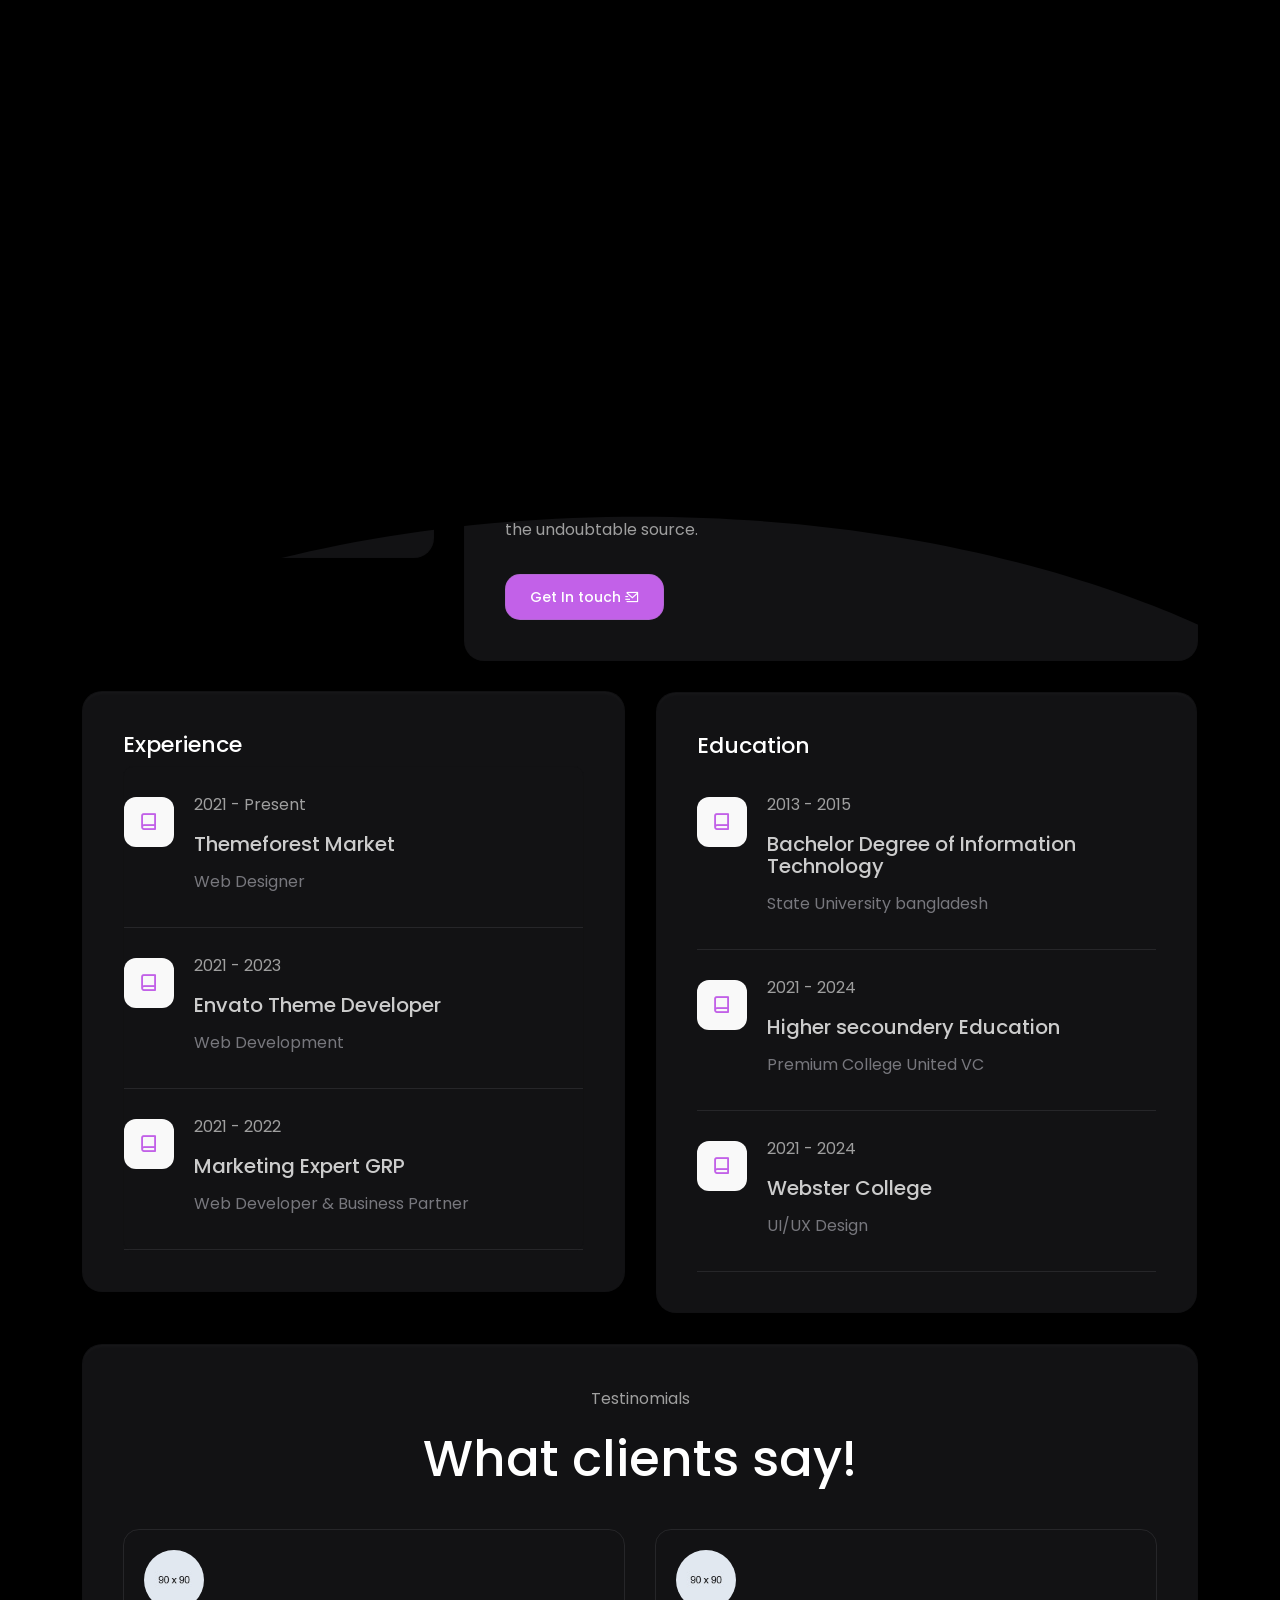
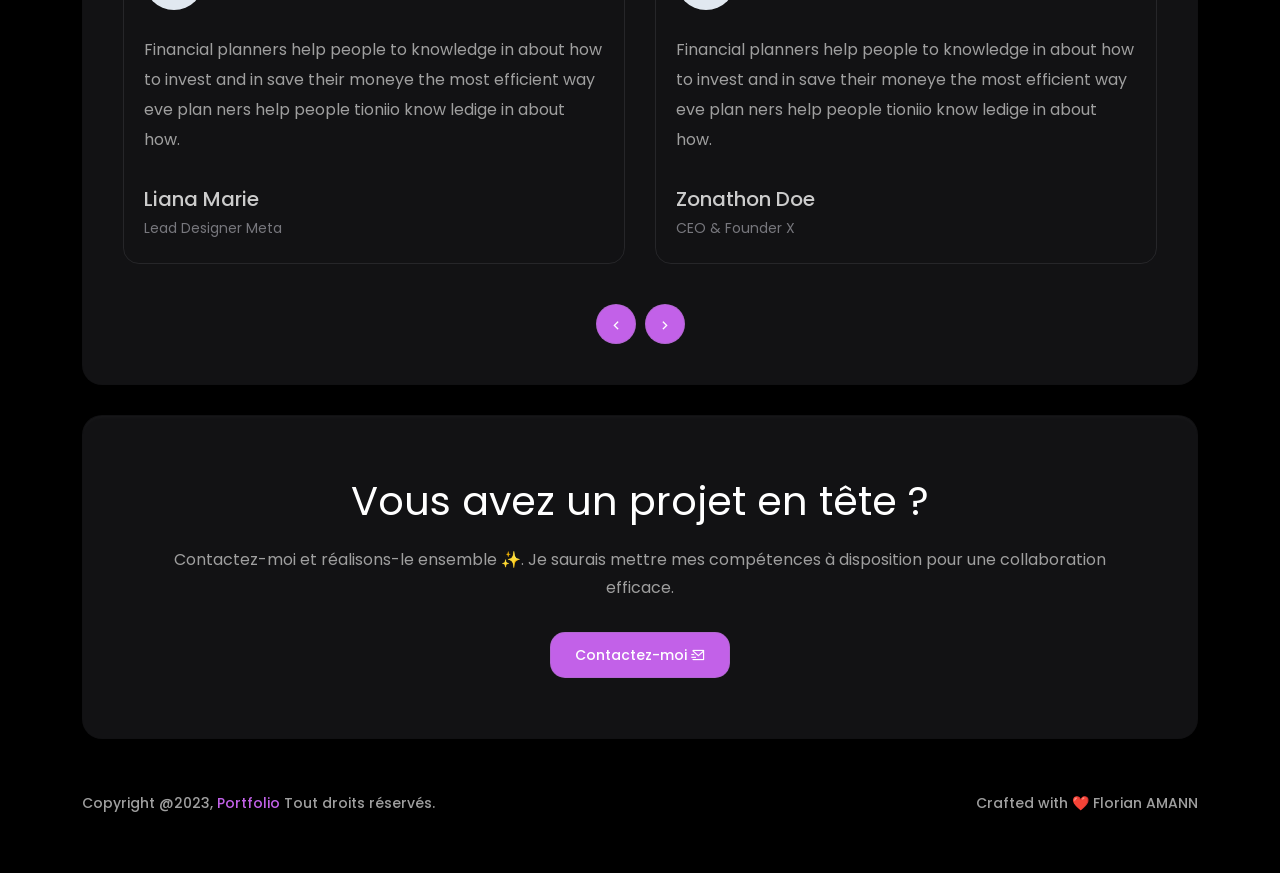
==== about.html @ c9ee9b0f "small changes" ====
<!DOCTYPE html>
<html lang="en">

<head>
    <!-- META -->
    <meta charset="utf-8">
    <meta http-equiv="X-UA-Compatible" content="IE=edge">
    <meta name="viewport" content="width=device-width, initial-scale=1">
    <meta name="description" content="Bentos - Creative Portfolio Showcase Template">
    <meta name="keywords" content="personal, portfolio new, html, one page, bootstrap, new html template, design, creative, onepage, clean, modern">
    <meta name="author" content="Tanvir Hossain">
    <!-- PAGE TITLE -->
    <title>Bentos - Personal Portfolio HTML Template</title>
    <!-- FAV ICON -->
    <link rel="apple-touch-icon" href="assets/images/favicon.png">
    <link rel="shortcut icon" type="image/png" href="assets/images/favicon.png">
    <!-- ALL GOOGLE FONTS -->
    <link rel="preconnect" href="https://fonts.googleapis.com">
    <link rel="preconnect" href="https://fonts.gstatic.com" crossorigin>
    <link href="https://fonts.googleapis.com/css2?family=Poppins:ital,wght@0,100;0,200;0,300;0,400;0,500;0,600;0,700;0,800;0,900;1,100;1,200;1,300;1,400;1,500;1,600;1,700;1,800;1,900&display=swap" rel="stylesheet">
    <!-- BOOTSTRAP CSS -->
    <link rel="stylesheet" href="assets/css/bootstrap.min.css" />
    <!-- FONT AWESOME CSS -->
    <link rel="stylesheet" href="assets/fonts/remixicon.css" />
    <!-- MAGNIFIC CSS -->
    <link rel="stylesheet" href="assets/css/magnific-popup.css">
    <!-- NICE SELECT CSS -->
    <link rel="stylesheet" href="assets/css/nice-select.min.css" />
    <!-- ANIMATE CSS -->
    <link rel="stylesheet" href="assets/css/animate.min.css" />
    <!-- SLICK CSS -->
    <link rel="stylesheet" href="assets/css/slick.min.css" />
    <!-- SPACING CSS -->
    <link rel="stylesheet" href="assets/css/spacing.css" />
    <!-- MAIN STYLE CSS -->
    <link rel="stylesheet" href="assets/css/style.css" />
    <!-- RESPONSIVE CSS -->
    <link rel="stylesheet" href="assets/css/responsive.css">
    <!-- HTML5 shim and Respond.js IE8 support of HTML5 elements and media queries -->
    <!-- WARNING: Respond.js doesn't work if you view the page via file:// -->
    <!--[if lt IE 9]>
      <script src="https://oss.maxcdn.com/html5shiv/3.7.2/html5shiv.min.js"></script>
      <script src="https://oss.maxcdn.com/respond/1.4.2/respond.min.js"></script>
    <![endif]-->
</head>

<body>
    <!-- START PRELOADER AREA-->
    <div class="preloader">
        <svg viewbox="0 0 1000 1000" preserveaspectratio="none">
            <path id="preloaderSvg" d="M0,1005S175,995,500,995s500,5,500,5V0H0Z"></path>
        </svg>
        <div class="preloader-heading">
            <div class="load-text">
                <span>C</span>
                <span>h</span>
                <span>a</span>
                <span>r</span>
                <span>g</span>
                <span>e</span>
                <span>m</span>
                <span>e</span>
                <span>n</span>
                <span>t</span>
            </div>
        </div>
    </div>
    <!-- END PRELOADER AREA -->
    <!-- START MENU DESIGN AREA -->
    <header class="main-header">
        <div class="header-upper">
            <div class="container">
                <div class="header-inner d-flex align-items-center">
                    <!-- START LOGO DESIGN AREA -->
                    <div class="logo-outer">
                        <div class="logo">
                            <a href="index.html"><img src="assets/images/logo.png" alt="Logo" title="Logo" /></a>
                        </div>
                    </div>
                    <!-- / END LOGO DESIGN AREA -->
                    <!-- START NAV DESIGN AREA -->
                    <div class="nav-outer clearfix mx-auto">
                        <!-- Main Menu -->
                        <nav class="main-menu navbar-expand-lg">
                            <div class="navbar-header">
                                <div class="mobile-logo">
                                    <a href="index.html">
                                        <img src="assets/images/logo.png" alt="Logo" title="Logo" />
                                    </a>
                                </div>
                                <!-- Toggle Button -->
                                <button type="button" class="navbar-toggle" data-bs-toggle="collapse" data-bs-target=".navbar-collapse">
                                    <span class="icon-bar"></span>
                                    <span class="icon-bar"></span>
                                    <span class="icon-bar"></span>
                                </button>
                            </div>
                            <div class="navbar-collapse collapse">
                                <ul class="navigation onepage clearfix">
                                    <li><a class="nav-link-click" href="index.html">Accueil</a></li>
                                    <li><a class="nav-link-click" href="about.html">A propos</a></li>
                                    <li><a class="nav-link-click" href="service.html">Services</a></li>
                                    <li><a class="nav-link-click" href="works.html">Projets</a></li>
                                </ul>
                            </div>
                        </nav>
                        <!-- / END NAV DESIGN AREA -->
                    </div>
                    <div class="menu-btns">
                        <a href="contact.html" class="theme-btn">Hire Me<i class="ri-shake-hands-line"></i></a>
                    </div>
                </div>
            </div>
        </div>
    </header>
    <!-- / END MENU DESIGN AREA -->
    <!-- START ABOUT DESIGN AREA -->
    <section id="about" class="about-single-area innerpage-single-area">
        <div class="container">
            <div class="row">
                <!-- START ABOUT IMAGE DESIGN AREA -->
                <div class="col-lg-4">
                    <div class="about-image-part wow fadeInUp delay-0-3s">
                        <img src="assets/images/about/profile.png" alt="About Me" />
                    </div>
                </div>
                <!-- / END ABOUT IMAGE DESIGN AREA -->
                <!-- START ABOUT TEXT DESIGN AREA -->
                <div class="col-lg-8">
                    <div class="about-content-part wow fadeInUp delay-0-2s">
                        <h2>
                            I’m Bentos Walker, a product designer.
                        </h2>
                        <p>I am a San francisco-based product designer with a focus on web design, illustration, a visual development. I have a diverse range of experience having worked across various fields and industries.</p>
                        <p>Contrary to popular belief, Lorem Ipsum is not simply random text. It has roots in a piece of classical Latin literature from 45 BC, making it over 2000 years old. Richard McClintock, a Latin professor at Hampden-Sydney College in Virginia, looked up one of the more obscure Latin words, consectetur, from a Lorem Ipsum passage, and going through the cites of the word in classical literature, discovered the undoubtable source.</p>
                        <div class="hero-btns">
                            <a href="contact.html" class="theme-btn">Get In touch<i class="ri-mail-send-line"></i></a>
                        </div>
                    </div>
                </div>
                <!-- / END ABOUT TEXT DESIGN AREA -->
            </div>
        </div>
    </section>
    <!-- / END ABOUT DESIGN AREA -->
    <!-- START RESUME EXPERIENCE DESIGN AREA -->
    <section id="resume" class="resume-area">
        <div class="container">
            <div class="resume-items">
                <div class="row">
                    <!-- START EXPERIENCE RESUME DESIGN AREA -->
                    <div class="col-xl-6 col-md-6">
                        <div class="single-resume">
                            <h2>Experience</h2>
                            <div class="experience-list">
                                <!-- START SINGLE RESUME DESIGN AREA -->
                                <div class="resume-item wow fadeInUp delay-0-3s">
                                    <div class="icon">
                                        <i class="ri-book-line"></i>
                                    </div>
                                    <div class="content">
                                        <span class="years">2021 - Present</span>
                                        <h4>Themeforest Market</h4>
                                        <span class="company"> Web Designer </span>
                                    </div>
                                </div>
                                <!-- / END SINGLE RESUME DESIGN AREA -->
                                <!-- START SINGLE RESUME DESIGN AREA -->
                                <div class="resume-item wow fadeInUp delay-0-3s">
                                    <div class="icon">
                                        <i class="ri-book-line"></i>
                                    </div>
                                    <div class="content">
                                        <span class="years">2021 - 2023</span>
                                        <h4>Envato Theme Developer</h4>
                                        <span class="company">Web Development</span>
                                    </div>
                                </div>
                                <!-- / END SINGLE RESUME DESIGN AREA -->
                                <!-- START SINGLE RESUME DESIGN AREA -->
                                <div class="resume-item wow fadeInUp delay-0-3s">
                                    <div class="icon">
                                        <i class="ri-book-line"></i>
                                    </div>
                                    <div class="content">
                                        <span class="years">2021 - 2022</span>
                                        <h4> Marketing Expert GRP</h4>
                                        <span class="company">Web Developer & Business Partner</span>
                                    </div>
                                </div>
                                <!-- / END SINGLE RESUME DESIGN AREA -->
                            </div>
                        </div>
                    </div>
                    <!-- // END EXPERIENCE RESUME DESIGN AREA -->
                    <!-- START EDUCATION RESUME DESIGN AREA -->
                    <div class="col-xl-6 col-md-6">
                        <div class="experience-list">
                            <div class="single-resume">
                                <h2>Education</h2>
                                <!-- START SINGLE RESUME DESIGN AREA -->
                                <div class="resume-item wow fadeInUp delay-0-3s">
                                    <div class="icon">
                                        <i class="ri-book-line"></i>
                                    </div>
                                    <div class="content">
                                        <span class="years">2013 - 2015</span>
                                        <h4>Bachelor Degree of Information Technology</h4>
                                        <span class="company">State University bangladesh
                                        </span>
                                    </div>
                                </div>
                                <!-- / END SINGLE RESUME DESIGN AREA -->
                                <!-- START SINGLE RESUME DESIGN AREA -->
                                <div class="resume-item wow fadeInUp delay-0-3s">
                                    <div class="icon">
                                        <i class="ri-book-line"></i>
                                    </div>
                                    <div class="content">
                                        <span class="years">2021 - 2024</span>
                                        <h4>Higher secoundery Education </h4>
                                        <span class="company">Premium College United VC</span>
                                    </div>
                                </div>
                                <!-- / END SINGLE RESUME DESIGN AREA -->
                                <!-- START SINGLE RESUME DESIGN AREA -->
                                <div class="resume-item wow fadeInUp delay-0-3s">
                                    <div class="icon">
                                        <i class="ri-book-line"></i>
                                    </div>
                                    <div class="content">
                                        <span class="years">2021 - 2024</span>
                                        <h4>Webster College</h4>
                                        <span class="company"> UI/UX Design </span>
                                    </div>
                                </div>
                                <!-- / END SINGLE RESUME DESIGN AREA -->
                            </div>
                        </div>
                    </div>
                    <!-- // END EDUCATION RESUME DESIGN AREA -->
                </div>
            </div>
        </div>
    </section>
    <!-- / END RESUME EXPERIENCE DESIGN AREA -->
    <!-- START TESTIMONIALS DESIGN AREA -->
    <section class="testimonials-area">
        <div class="container">
            <div class="container-inner">
                <div class="row">
                    <div class="col-xl-12 col-lg-12">
                        <div class="section-title text-center wow fadeInUp delay-0-2s">
                            <p>Testinomials</p>
                            <h2>What clients say!</h2>
                        </div>
                    </div>
                </div>
                <div class="row">
                    <div class="col-lg-12">
                        <div class="testimonials-wrap">
                            <!-- START SINGLE TESTIMONIALS DESIGN AREA -->
                            <div class="testimonial-item wow fadeInUp delay-0-3s">
                                <div class="author">
                                    <img src="assets/images/testimonials/author1.jpg" alt="Author" />
                                </div>
                                <div class="text">
                                    Financial planners help people to knowledge in about how to
                                    invest and in save their moneye the most efficient way eve plan
                                    ners help people tioniio know ledige in about how.
                                </div>
                                <div class="testi-des">
                                    <h5>Zonathon Doe</h5>
                                    <span>CEO & Founder X</span>
                                </div>
                            </div>
                            <!-- / END SINGLE TESTIMONIALS DESIGN AREA -->
                            <!-- START SINGLE TESTIMONIALS DESIGN AREA -->
                            <div class="testimonial-item wow fadeInUp delay-0-4s">
                                <div class="author">
                                    <img src="assets/images/testimonials/author2.jpg" alt="Author" />
                                </div>
                                <div class="text">
                                    Financial planners help people to knowledge in about how to
                                    invest and in save their moneye the most efficient way eve plan
                                    ners help people tioniio know ledige in about how.
                                </div>
                                <div class="testi-des">
                                    <h5>Liana Marie</h5>
                                    <span>Lead Designer Meta</span>
                                </div>
                            </div>
                            <!-- / END SINGLE TESTIMONIALS DESIGN AREA -->
                            <!-- START SINGLE TESTIMONIALS DESIGN AREA -->
                            <div class="testimonial-item wow fadeInUp delay-0-2s">
                                <div class="author">
                                    <img src="assets/images/testimonials/author1.jpg" alt="Author" />
                                </div>
                                <div class="text">
                                    Financial planners help people to knowledge in about how to
                                    invest and in save their moneye the most efficient way eve plan
                                    ners help people tioniio know ledige in about how.
                                </div>
                                <div class="testi-des">
                                    <h5>Zonathon Doe</h5>
                                    <span>CEO & Founder X</span>
                                </div>
                            </div>
                            <!-- / END SINGLE TESTIMONIALS DESIGN AREA -->
                            <!-- START SINGLE TESTIMONIALS DESIGN AREA -->
                            <div class="testimonial-item wow fadeInUp delay-0-4s">
                                <div class="author">
                                    <img src="assets/images/testimonials/author2.jpg" alt="Author" />
                                </div>
                                <div class="text">
                                    Financial planners help people to knowledge in about how to
                                    invest and in save their moneye the most efficient way eve plan
                                    ners help people tioniio know ledige in about how.
                                </div>
                                <div class="testi-des">
                                    <h5>Liana Marie</h5>
                                    <span>Lead Designer Meta</span>
                                </div>
                            </div>
                            <!-- / END SINGLE TESTIMONIALS DESIGN AREA -->
                        </div>
                        <div class="slider-arrows wow fadeInUp delay-0-6s text-center pt-40">
                            <button class="testimonial-prev">
                                <i class="ri-arrow-left-s-line"></i>
                            </button>
                            <button class="testimonial-next">
                                <i class="ri-arrow-right-s-line"></i>
                            </button>
                        </div>
                    </div>
                </div>
            </div>
        </div>
    </section>
    <!-- / END TESTIMONIALS DESIGN AREA -->
<!-- START CALL TO ACTION DESIGN AREA -->
<section class="call-to-action-area">
    <div class="container">
        <div class="row">
            <!-- START ABOUT TEXT DESIGN AREA -->
            <div class="col-lg-12">
                <div class="call-to-action-part wow fadeInUp delay-0-2s text-center">
                    <h2>Vous avez un projet en tête ?</h2>
                    <p>Contactez-moi et réalisons-le ensemble ✨. Je saurais mettre mes compétences à disposition pour une collaboration efficace.</p>
                    <div class="hero-btns">
                        <a href="mailto:amann.florian@protonmail.com" class="theme-btn">Contactez-moi<i class="ri-mail-send-line"></i></a>
                    </div>
                </div>
            </div>
            <!-- / END ABOUT TEXT DESIGN AREA -->
        </div>
    </div>
</section>
<!--  // END CALL TO ACTION DESIGN AREA -->
<!-- START FOOTER DESIGN AREA -->
<footer class="main-footer">
    <div class="footer-bottom pt-50 pb-40">
        <div class="container">
            <div class="row">
                <div class="col-lg-6">
                    <div class="copyright-text">
                        <p>
                            Copyright @2023, <a href="index.html">Portfolio</a> Tout droits réservés.
                        </p>
                    </div>
                </div>
                <div class="col-lg-6">
                    <div class="copyright-text extra-copyright">
                        <p>
                            Crafted with ❤️ Florian AMANN
                        </p>
                    </div>
                </div>
            </div>
        </div>
    </div>
</footer>
<!-- / END FOOTER DESIGN AREA -->
    <!-- START SCROOL UP DESIGN AREA -->
    <div class="progress-wrap cursor-pointer">
        <i class="ri-arrow-up-double-line"></i>
        <svg class="progress-circle svg-content" width="100%" height="100%" viewBox="-1 -1 102 102">
            <path d="M50,1 a49,49 0 0,1 0,98 a49,49 0 0,1 0,-98" />
        </svg>
    </div>
    <!-- / END SCROOL UP DESIGN AREA -->
    <!-- JQUERY JS -->
    <script src="assets/js/jquery-3.6.0.min.js"></script>
    <!-- BOOTSTRAP JS-->
    <script src="assets/js/bootstrap.min.js"></script>
    <!-- APPEAR JS -->
    <script src="assets/js/appear.min.js"></script>
    <!-- GSAP JS -->
    <script src="assets/js/gsap.min.js"></script>
    <!-- MAGNIFICANT JS -->
    <script src="assets/js/jquery.magnific-popup.min.js"></script>
    <!-- SLICK JS-->
    <script src="assets/js/slick.min.js"></script>
    <!-- NICE SELECT JS-->
    <script src="assets/js/jquery.nice-select.min.js"></script>
    <!-- IMAGE LOADER JS-->
    <script src="assets/js/imagesloaded.pkgd.min.js"></script>
    <!-- ISOTOPE JS-->
    <script src="assets/js/isotope.pkgd.min.js"></script>
    <!--  WOW ANIMATION JS-->
    <script src="assets/js/wow.min.js"></script>
    <!-- SCRIPT JS-->
    <script src="assets/js/script.js"></script>
</body>

</html>
---- assets/css/spacing.css ----
/*
* ----------------------------------------------------------------------------------------
Author       : Hridoy
Template Name: Liam - Creative Portfolio Showcase Template
Version      : 1.0                                          
* ----------------------------------------------------------------------------------------
*/
/*
* ----------------------------------------------------------------------------------------
*PADDING MARGIN
* ----------------------------------------------------------------------------------------
*/
.p-5 {
    padding: 5px !important;
}

.p-10 {
    padding: 10px;
}

.p-15 {
    padding: 15px;
}

.p-20 {
    padding: 20px;
}

.p-25 {
    padding: 25px;
}

.p-30 {
    padding: 30px;
}

.p-35 {
    padding: 35px;
}

.p-40 {
    padding: 40px;
}

.p-45 {
    padding: 45px;
}

.p-50 {
    padding: 50px;
}

.p-55 {
    padding: 55px;
}

.p-60 {
    padding: 60px;
}

.p-65 {
    padding: 65px;
}

.p-70 {
    padding: 70px;
}

.p-75 {
    padding: 75px;
}

.p-80 {
    padding: 80px;
}

.p-85 {
    padding: 85px;
}

.p-90 {
    padding: 90px;
}

.p-95 {
    padding: 95px;
}

.p-100 {
    padding: 100px;
}

.p-105 {
    padding: 105px;
}

.p-110 {
    padding: 110px;
}

.p-115 {
    padding: 115px;
}

.p-120 {
    padding: 120px;
}

.p-125 {
    padding: 125px;
}

.p-130 {
    padding: 130px;
}

.p-135 {
    padding: 135px;
}

.p-140 {
    padding: 140px;
}

.p-145 {
    padding: 145px;
}

.p-150 {
    padding: 150px;
}

.p-155 {
    padding: 155px;
}

.p-160 {
    padding: 160px;
}

.p-165 {
    padding: 165px;
}

.p-170 {
    padding: 170px;
}

.p-175 {
    padding: 175px;
}

.p-180 {
    padding: 180px;
}

.p-185 {
    padding: 185px;
}

.p-190 {
    padding: 190px;
}

.p-195 {
    padding: 195px;
}

.p-200 {
    padding: 200px;
}

.p-205 {
    padding: 205px;
}

.p-210 {
    padding: 210px;
}

.p-215 {
    padding: 215px;
}

.p-220 {
    padding: 220px;
}

.p-225 {
    padding: 225px;
}

.p-230 {
    padding: 230px;
}

.p-235 {
    padding: 235px;
}

.p-240 {
    padding: 240px;
}

.p-245 {
    padding: 245px;
}

.p-250 {
    padding: 250px;
}

/* Padding Top */
.pt-5,
.py-5 {
    padding-top: 5px !important;
}

.pt-10,
.py-10 {
    padding-top: 10px;
}

.pt-15,
.py-15 {
    padding-top: 15px;
}

.pt-20,
.py-20 {
    padding-top: 20px;
}

.pt-25,
.py-25 {
    padding-top: 25px;
}

.pt-30,
.py-30 {
    padding-top: 30px;
}

.pt-35,
.py-35 {
    padding-top: 35px;
}

.pt-40,
.py-40 {
    padding-top: 40px;
}

.pt-45,
.py-45 {
    padding-top: 45px;
}

.pt-50,
.py-50 {
    padding-top: 50px;
}

.pt-55,
.py-55 {
    padding-top: 55px;
}

.pt-60,
.py-60 {
    padding-top: 60px;
}

.pt-65,
.py-65 {
    padding-top: 65px;
}

.pt-70,
.py-70 {
    padding-top: 70px;
}

.pt-75,
.py-75 {
    padding-top: 75px;
}

.pt-80,
.py-80 {
    padding-top: 80px;
}

.pt-85,
.py-85 {
    padding-top: 85px;
}

.pt-90,
.py-90 {
    padding-top: 90px;
}

.pt-95,
.py-95 {
    padding-top: 95px;
}

.pt-100,
.py-100 {
    padding-top: 100px;
}

.pt-105,
.py-105 {
    padding-top: 105px;
}

.pt-110,
.py-110 {
    padding-top: 110px;
}

.pt-115,
.py-115 {
    padding-top: 115px;
}

.pt-120,
.py-120 {
    padding-top: 120px;
}

.pt-125,
.py-125 {
    padding-top: 125px;
}

.pt-130,
.py-130 {
    padding-top: 130px;
}

.pt-135,
.py-135 {
    padding-top: 135px;
}

.pt-140,
.py-140 {
    padding-top: 140px;
}

.pt-145,
.py-145 {
    padding-top: 145px;
}

.pt-150,
.py-150 {
    padding-top: 150px;
}

.pt-155,
.py-155 {
    padding-top: 155px;
}

.pt-160,
.py-160 {
    padding-top: 160px;
}

.pt-165,
.py-165 {
    padding-top: 165px;
}

.pt-170,
.py-170 {
    padding-top: 170px;
}

.pt-175,
.py-175 {
    padding-top: 175px;
}

.pt-180,
.py-180 {
    padding-top: 180px;
}

.pt-185,
.py-185 {
    padding-top: 185px;
}

.pt-190,
.py-190 {
    padding-top: 190px;
}

.pt-195,
.py-195 {
    padding-top: 195px;
}

.pt-200,
.py-200 {
    padding-top: 200px;
}

.pt-205,
.py-205 {
    padding-top: 205px;
}

.pt-210,
.py-210 {
    padding-top: 210px;
}

.pt-215,
.py-215 {
    padding-top: 215px;
}

.pt-220,
.py-220 {
    padding-top: 220px;
}

.pt-225,
.py-225 {
    padding-top: 225px;
}

.pt-230,
.py-230 {
    padding-top: 230px;
}

.pt-235,
.py-235 {
    padding-top: 235px;
}

.pt-240,
.py-240 {
    padding-top: 240px;
}

.pt-245,
.py-245 {
    padding-top: 245px;
}

.pt-250,
.py-250 {
    padding-top: 250px;
}

/* Padding Bottom */
.pb-5,
.py-5 {
    padding-bottom: 5px !important;
}

.pb-10,
.py-10 {
    padding-bottom: 10px;
}

.pb-15,
.py-15 {
    padding-bottom: 15px;
}

.pb-20,
.py-20 {
    padding-bottom: 20px;
}

.pb-25,
.py-25 {
    padding-bottom: 25px;
}

.pb-30,
.py-30 {
    padding-bottom: 30px;
}

.pb-35,
.py-35 {
    padding-bottom: 35px;
}

.pb-40,
.py-40 {
    padding-bottom: 40px;
}

.pb-45,
.py-45 {
    padding-bottom: 45px;
}

.pb-50,
.py-50 {
    padding-bottom: 50px;
}

.pb-55,
.py-55 {
    padding-bottom: 55px;
}

.pb-60,
.py-60 {
    padding-bottom: 60px;
}

.pb-65,
.py-65 {
    padding-bottom: 65px;
}

.pb-70,
.py-70 {
    padding-bottom: 70px;
}

.pb-75,
.py-75 {
    padding-bottom: 75px;
}

.pb-80,
.py-80 {
    padding-bottom: 80px;
}

.pb-85,
.py-85 {
    padding-bottom: 85px;
}

.pb-90,
.py-90 {
    padding-bottom: 90px;
}

.pb-95,
.py-95 {
    padding-bottom: 95px;
}

.pb-100,
.py-100 {
    padding-bottom: 100px;
}

.pb-105,
.py-105 {
    padding-bottom: 105px;
}

.pb-110,
.py-110 {
    padding-bottom: 110px;
}

.pb-115,
.py-115 {
    padding-bottom: 115px;
}

.pb-120,
.py-120 {
    padding-bottom: 120px;
}

.pb-125,
.py-125 {
    padding-bottom: 125px;
}

.pb-130,
.py-130 {
    padding-bottom: 130px;
}

.pb-135,
.py-135 {
    padding-bottom: 135px;
}

.pb-140,
.py-140 {
    padding-bottom: 140px;
}

.pb-145,
.py-145 {
    padding-bottom: 145px;
}

.pb-150,
.py-150 {
    padding-bottom: 150px;
}

.pb-155,
.py-155 {
    padding-bottom: 155px;
}

.pb-160,
.py-160 {
    padding-bottom: 160px;
}

.pb-165,
.py-165 {
    padding-bottom: 165px;
}

.pb-170,
.py-170 {
    padding-bottom: 170px;
}

.pb-175,
.py-175 {
    padding-bottom: 175px;
}

.pb-180,
.py-180 {
    padding-bottom: 180px;
}

.pb-185,
.py-185 {
    padding-bottom: 185px;
}

.pb-190,
.py-190 {
    padding-bottom: 190px;
}

.pb-195,
.py-195 {
    padding-bottom: 195px;
}

.pb-200,
.py-200 {
    padding-bottom: 200px;
}

.pb-205,
.py-205 {
    padding-bottom: 205px;
}

.pb-210,
.py-210 {
    padding-bottom: 210px;
}

.pb-215,
.py-215 {
    padding-bottom: 215px;
}

.pb-220,
.py-220 {
    padding-bottom: 220px;
}

.pb-225,
.py-225 {
    padding-bottom: 225px;
}

.pb-230,
.py-230 {
    padding-bottom: 230px;
}

.pb-235,
.py-235 {
    padding-bottom: 235px;
}

.pb-240,
.py-240 {
    padding-bottom: 240px;
}

.pb-245,
.py-245 {
    padding-bottom: 245px;
}

.pb-250,
.py-250 {
    padding-bottom: 250px;
}

/* Margin Around */
.m-5 {
    margin: 5px !important;
}

.m-10 {
    margin: 10px;
}

.m-15 {
    margin: 15px;
}

.m-20 {
    margin: 20px;
}

.m-25 {
    margin: 25px;
}

.m-30 {
    margin: 30px;
}

.m-35 {
    margin: 35px;
}

.m-40 {
    margin: 40px;
}

.m-45 {
    margin: 45px;
}

.m-50 {
    margin: 50px;
}

.m-55 {
    margin: 55px;
}

.m-60 {
    margin: 60px;
}

.m-65 {
    margin: 65px;
}

.m-70 {
    margin: 70px;
}

.m-75 {
    margin: 75px;
}

.m-80 {
    margin: 80px;
}

.m-85 {
    margin: 85px;
}

.m-90 {
    margin: 90px;
}

.m-95 {
    margin: 95px;
}

.m-100 {
    margin: 100px;
}

.m-105 {
    margin: 105px;
}

.m-110 {
    margin: 110px;
}

.m-115 {
    margin: 115px;
}

.m-120 {
    margin: 120px;
}

.m-125 {
    margin: 125px;
}

.m-130 {
    margin: 130px;
}

.m-135 {
    margin: 135px;
}

.m-140 {
    margin: 140px;
}

.m-145 {
    margin: 145px;
}

.m-150 {
    margin: 150px;
}

.m-155 {
    margin: 155px;
}

.m-160 {
    margin: 160px;
}

.m-165 {
    margin: 165px;
}

.m-170 {
    margin: 170px;
}

.m-175 {
    margin: 175px;
}

.m-180 {
    margin: 180px;
}

.m-185 {
    margin: 185px;
}

.m-190 {
    margin: 190px;
}

.m-195 {
    margin: 195px;
}

.m-200 {
    margin: 200px;
}

.m-205 {
    margin: 205px;
}

.m-210 {
    margin: 210px;
}

.m-215 {
    margin: 215px;
}

.m-220 {
    margin: 220px;
}

.m-225 {
    margin: 225px;
}

.m-230 {
    margin: 230px;
}

.m-235 {
    margin: 235px;
}

.m-240 {
    margin: 240px;
}

.m-245 {
    margin: 245px;
}

.m-250 {
    margin: 250px;
}

/* Margin Top */
.mt-5,
.my-5 {
    margin-top: 5px !important;
}

.mt-10,
.my-10 {
    margin-top: 10px;
}

.mt-15,
.my-15 {
    margin-top: 15px;
}

.mt-20,
.my-20 {
    margin-top: 20px;
}

.mt-25,
.my-25 {
    margin-top: 25px;
}

.mt-30,
.my-30 {
    margin-top: 30px;
}

.mt-35,
.my-35 {
    margin-top: 35px;
}

.mt-40,
.my-40 {
    margin-top: 40px;
}

.mt-45,
.my-45 {
    margin-top: 45px;
}

.mt-50,
.my-50 {
    margin-top: 50px;
}

.mt-55,
.my-55 {
    margin-top: 55px;
}

.mt-60,
.my-60 {
    margin-top: 60px;
}

.mt-65,
.my-65 {
    margin-top: 65px;
}

.mt-70,
.my-70 {
    margin-top: 70px;
}

.mt-75,
.my-75 {
    margin-top: 75px;
}

.mt-80,
.my-80 {
    margin-top: 80px;
}

.mt-85,
.my-85 {
    margin-top: 85px;
}

.mt-90,
.my-90 {
    margin-top: 90px;
}

.mt-95,
.my-95 {
    margin-top: 95px;
}

.mt-100,
.my-100 {
    margin-top: 100px;
}

.mt-105,
.my-105 {
    margin-top: 105px;
}

.mt-110,
.my-110 {
    margin-top: 110px;
}

.mt-115,
.my-115 {
    margin-top: 115px;
}

.mt-120,
.my-120 {
    margin-top: 120px;
}

.mt-125,
.my-125 {
    margin-top: 125px;
}

.mt-130,
.my-130 {
    margin-top: 130px;
}

.mt-135,
.my-135 {
    margin-top: 135px;
}

.mt-140,
.my-140 {
    margin-top: 140px;
}

.mt-145,
.my-145 {
    margin-top: 145px;
}

.mt-150,
.my-150 {
    margin-top: 150px;
}

.mt-155,
.my-155 {
    margin-top: 155px;
}

.mt-160,
.my-160 {
    margin-top: 160px;
}

.mt-165,
.my-165 {
    margin-top: 165px;
}

.mt-170,
.my-170 {
    margin-top: 170px;
}

.mt-175,
.my-175 {
    margin-top: 175px;
}

.mt-180,
.my-180 {
    margin-top: 180px;
}

.mt-185,
.my-185 {
    margin-top: 185px;
}

.mt-190,
.my-190 {
    margin-top: 190px;
}

.mt-195,
.my-195 {
    margin-top: 195px;
}

.mt-200,
.my-200 {
    margin-top: 200px;
}

.mt-205,
.my-205 {
    margin-top: 205px;
}

.mt-210,
.my-210 {
    margin-top: 210px;
}

.mt-215,
.my-215 {
    margin-top: 215px;
}

.mt-220,
.my-220 {
    margin-top: 220px;
}

.mt-225,
.my-225 {
    margin-top: 225px;
}

.mt-230,
.my-230 {
    margin-top: 230px;
}

.mt-235,
.my-235 {
    margin-top: 235px;
}

.mt-240,
.my-240 {
    margin-top: 240px;
}

.mt-245,
.my-245 {
    margin-top: 245px;
}

.mt-250,
.my-250 {
    margin-top: 250px;
}

/* Margin Bottom */
.mb-5,
.my-5 {
    margin-bottom: 5px !important;
}

.mb-10,
.my-10 {
    margin-bottom: 10px;
}

.mb-15,
.my-15 {
    margin-bottom: 15px;
}

.mb-20,
.my-20 {
    margin-bottom: 20px;
}

.mb-25,
.my-25 {
    margin-bottom: 25px;
}

.mb-30,
.my-30 {
    margin-bottom: 30px;
}

.mb-35,
.my-35 {
    margin-bottom: 35px;
}

.mb-40,
.my-40 {
    margin-bottom: 40px;
}

.mb-45,
.my-45 {
    margin-bottom: 45px;
}

.mb-50,
.my-50 {
    margin-bottom: 50px;
}

.mb-55,
.my-55 {
    margin-bottom: 55px;
}

.mb-60,
.my-60 {
    margin-bottom: 60px;
}

.mb-65,
.my-65 {
    margin-bottom: 65px;
}

.mb-70,
.my-70 {
    margin-bottom: 70px;
}

.mb-75,
.my-75 {
    margin-bottom: 75px;
}

.mb-80,
.my-80 {
    margin-bottom: 80px;
}

.mb-85,
.my-85 {
    margin-bottom: 85px;
}

.mb-90,
.my-90 {
    margin-bottom: 90px;
}

.mb-95,
.my-95 {
    margin-bottom: 95px;
}

.mb-100,
.my-100 {
    margin-bottom: 100px;
}

.mb-105,
.my-105 {
    margin-bottom: 105px;
}

.mb-110,
.my-110 {
    margin-bottom: 110px;
}

.mb-115,
.my-115 {
    margin-bottom: 115px;
}

.mb-120,
.my-120 {
    margin-bottom: 120px;
}

.mb-125,
.my-125 {
    margin-bottom: 125px;
}

.mb-130,
.my-130 {
    margin-bottom: 130px;
}

.mb-135,
.my-135 {
    margin-bottom: 135px;
}

.mb-140,
.my-140 {
    margin-bottom: 140px;
}

.mb-145,
.my-145 {
    margin-bottom: 145px;
}

.mb-150,
.my-150 {
    margin-bottom: 150px;
}

.mb-155,
.my-155 {
    margin-bottom: 155px;
}

.mb-160,
.my-160 {
    margin-bottom: 160px;
}

.mb-165,
.my-165 {
    margin-bottom: 165px;
}

.mb-170,
.my-170 {
    margin-bottom: 170px;
}

.mb-175,
.my-175 {
    margin-bottom: 175px;
}

.mb-180,
.my-180 {
    margin-bottom: 180px;
}

.mb-185,
.my-185 {
    margin-bottom: 185px;
}

.mb-190,
.my-190 {
    margin-bottom: 190px;
}

.mb-195,
.my-195 {
    margin-bottom: 195px;
}

.mb-200,
.my-200 {
    margin-bottom: 200px;
}

.mb-205,
.my-205 {
    margin-bottom: 205px;
}

.mb-210,
.my-210 {
    margin-bottom: 210px;
}

.mb-215,
.my-215 {
    margin-bottom: 215px;
}

.mb-220,
.my-220 {
    margin-bottom: 220px;
}

.mb-225,
.my-225 {
    margin-bottom: 225px;
}

.mb-230,
.my-230 {
    margin-bottom: 230px;
}

.mb-235,
.my-235 {
    margin-bottom: 235px;
}

.mb-240,
.my-240 {
    margin-bottom: 240px;
}

.mb-245,
.my-245 {
    margin-bottom: 245px;
}

.mb-250,
.my-250 {
    margin-bottom: 250px;
}

/* Responsive Padding Margin */
@media only screen and (max-width: 991px) {

    /* Padding Around */
    .rp-0 {
        padding: 0px !important;
    }

    .rp-5 {
        padding: 5px !important;
    }

    .rp-10 {
        padding: 10px;
    }

    .rp-15 {
        padding: 15px;
    }

    .rp-20 {
        padding: 20px;
    }

    .rp-25 {
        padding: 25px;
    }

    .rp-30 {
        padding: 30px;
    }

    .rp-35 {
        padding: 35px;
    }

    .rp-40 {
        padding: 40px;
    }

    .rp-45 {
        padding: 45px;
    }

    .rp-50 {
        padding: 50px;
    }

    .rp-55 {
        padding: 55px;
    }

    .rp-60 {
        padding: 60px;
    }

    .rp-65 {
        padding: 65px;
    }

    .rp-70 {
        padding: 70px;
    }

    .rp-75 {
        padding: 75px;
    }

    .rp-80 {
        padding: 80px;
    }

    .rp-85 {
        padding: 85px;
    }

    .rp-90 {
        padding: 90px;
    }

    .rp-95 {
        padding: 95px;
    }

    .rp-100 {
        padding: 100px;
    }

    .rp-105 {
        padding: 105px;
    }

    .rp-110 {
        padding: 110px;
    }

    .rp-115 {
        padding: 115px;
    }

    .rp-120 {
        padding: 120px;
    }

    .rp-125 {
        padding: 125px;
    }

    .rp-130 {
        padding: 130px;
    }

    .rp-135 {
        padding: 135px;
    }

    .rp-140 {
        padding: 140px;
    }

    .rp-145 {
        padding: 145px;
    }

    .rp-150 {
        padding: 150px;
    }

    /* Padding Top */
    .rpt-0,
    .rpy-0 {
        padding-top: 0px !important;
    }

    .rpt-5,
    .rpy-5 {
        padding-top: 5px !important;
    }

    .rpt-10,
    .rpy-10 {
        padding-top: 10px;
    }

    .rpt-15,
    .rpy-15 {
        padding-top: 15px;
    }

    .rpt-20,
    .rpy-20 {
        padding-top: 20px;
    }

    .rpt-25,
    .rpy-25 {
        padding-top: 25px;
    }

    .rpt-30,
    .rpy-30 {
        padding-top: 30px;
    }

    .rpt-35,
    .rpy-35 {
        padding-top: 35px;
    }

    .rpt-40,
    .rpy-40 {
        padding-top: 40px;
    }

    .rpt-45,
    .rpy-45 {
        padding-top: 45px;
    }

    .rpt-50,
    .rpy-50 {
        padding-top: 50px;
    }

    .rpt-55,
    .rpy-55 {
        padding-top: 55px;
    }

    .rpt-60,
    .rpy-60 {
        padding-top: 60px;
    }

    .rpt-65,
    .rpy-65 {
        padding-top: 65px;
    }

    .rpt-70,
    .rpy-70 {
        padding-top: 70px;
    }

    .rpt-75,
    .rpy-75 {
        padding-top: 75px;
    }

    .rpt-80,
    .rpy-80 {
        padding-top: 80px;
    }

    .rpt-85,
    .rpy-85 {
        padding-top: 85px;
    }

    .rpt-90,
    .rpy-90 {
        padding-top: 90px;
    }

    .rpt-95,
    .rpy-95 {
        padding-top: 95px;
    }

    .rpt-100,
    .rpy-100 {
        padding-top: 100px;
    }

    .rpt-105,
    .rpy-105 {
        padding-top: 105px;
    }

    .rpt-110,
    .rpy-110 {
        padding-top: 110px;
    }

    .rpt-115,
    .rpy-115 {
        padding-top: 115px;
    }

    .rpt-120,
    .rpy-120 {
        padding-top: 120px;
    }

    .rpt-125,
    .rpy-125 {
        padding-top: 125px;
    }

    .rpt-130,
    .rpy-130 {
        padding-top: 130px;
    }

    .rpt-135,
    .rpy-135 {
        padding-top: 135px;
    }

    .rpt-140,
    .rpy-140 {
        padding-top: 140px;
    }

    .rpt-145,
    .rpy-145 {
        padding-top: 145px;
    }

    .rpt-150,
    .rpy-150 {
        padding-top: 150px;
    }

    /* Padding Bottom */
    .rpb-0,
    .rpy-0 {
        padding-bottom: 0px !important;
    }

    .rpb-5,
    .rpy-5 {
        padding-bottom: 5px !important;
    }

    .rpb-10,
    .rpy-10 {
        padding-bottom: 10px;
    }

    .rpb-15,
    .rpy-15 {
        padding-bottom: 15px;
    }

    .rpb-20,
    .rpy-20 {
        padding-bottom: 20px;
    }

    .rpb-25,
    .rpy-25 {
        padding-bottom: 25px;
    }

    .rpb-30,
    .rpy-30 {
        padding-bottom: 30px;
    }

    .rpb-35,
    .rpy-35 {
        padding-bottom: 35px;
    }

    .rpb-40,
    .rpy-40 {
        padding-bottom: 40px;
    }

    .rpb-45,
    .rpy-45 {
        padding-bottom: 45px;
    }

    .rpb-50,
    .rpy-50 {
        padding-bottom: 50px;
    }

    .rpb-55,
    .rpy-55 {
        padding-bottom: 55px;
    }

    .rpb-60,
    .rpy-60 {
        padding-bottom: 60px;
    }

    .rpb-65,
    .rpy-65 {
        padding-bottom: 65px;
    }

    .rpb-70,
    .rpy-70 {
        padding-bottom: 70px;
    }

    .rpb-75,
    .rpy-75 {
        padding-bottom: 75px;
    }

    .rpb-80,
    .rpy-80 {
        padding-bottom: 80px;
    }

    .rpb-85,
    .rpy-85 {
        padding-bottom: 85px;
    }

    .rpb-90,
    .rpy-90 {
        padding-bottom: 90px;
    }

    .rpb-95,
    .rpy-95 {
        padding-bottom: 95px;
    }

    .rpb-100,
    .rpy-100 {
        padding-bottom: 100px;
    }

    .rpb-105,
    .rpy-105 {
        padding-bottom: 105px;
    }

    .rpb-110,
    .rpy-110 {
        padding-bottom: 110px;
    }

    .rpb-115,
    .rpy-115 {
        padding-bottom: 115px;
    }

    .rpb-120,
    .rpy-120 {
        padding-bottom: 120px;
    }

    .rpb-125,
    .rpy-125 {
        padding-bottom: 125px;
    }

    .rpb-130,
    .rpy-130 {
        padding-bottom: 130px;
    }

    .rpb-135,
    .rpy-135 {
        padding-bottom: 135px;
    }

    .rpb-140,
    .rpy-140 {
        padding-bottom: 140px;
    }

    .rpb-145,
    .rpy-145 {
        padding-bottom: 145px;
    }

    .rpb-150,
    .rpy-150 {
        padding-bottom: 150px;
    }

    /* Margin Around */
    .rm-0 {
        margin: 0px !important;
    }

    .rm-5 {
        margin: 5px !important;
    }

    .rm-10 {
        margin: 10px;
    }

    .rm-15 {
        margin: 15px;
    }

    .rm-20 {
        margin: 20px;
    }

    .rm-25 {
        margin: 25px;
    }

    .rm-30 {
        margin: 30px;
    }

    .rm-35 {
        margin: 35px;
    }

    .rm-40 {
        margin: 40px;
    }

    .rm-45 {
        margin: 45px;
    }

    .rm-50 {
        margin: 50px;
    }

    .rm-55 {
        margin: 55px;
    }

    .rm-60 {
        margin: 60px;
    }

    .rm-65 {
        margin: 65px;
    }

    .rm-70 {
        margin: 70px;
    }

    .rm-75 {
        margin: 75px;
    }

    .rm-80 {
        margin: 80px;
    }

    .rm-85 {
        margin: 85px;
    }

    .rm-90 {
        margin: 90px;
    }

    .rm-95 {
        margin: 95px;
    }

    .rm-100 {
        margin: 100px;
    }

    .rm-105 {
        margin: 105px;
    }

    .rm-110 {
        margin: 110px;
    }

    .rm-115 {
        margin: 115px;
    }

    .rm-120 {
        margin: 120px;
    }

    .rm-125 {
        margin: 125px;
    }

    .rm-130 {
        margin: 130px;
    }

    .rm-135 {
        margin: 135px;
    }

    .rm-140 {
        margin: 140px;
    }

    .rm-145 {
        margin: 145px;
    }

    .rm-150 {
        margin: 150px;
    }

    /* Margin Top */
    .rmt-0,
    .rmy-0 {
        margin-top: 0px !important;
    }

    .rmt-5,
    .rmy-5 {
        margin-top: 5px !important;
    }

    .rmt-10,
    .rmy-10 {
        margin-top: 10px;
    }

    .rmt-15,
    .rmy-15 {
        margin-top: 15px;
    }

    .rmt-20,
    .rmy-20 {
        margin-top: 20px;
    }

    .rmt-25,
    .rmy-25 {
        margin-top: 25px;
    }

    .rmt-30,
    .rmy-30 {
        margin-top: 30px;
    }

    .rmt-35,
    .rmy-35 {
        margin-top: 35px;
    }

    .rmt-40,
    .rmy-40 {
        margin-top: 40px;
    }

    .rmt-45,
    .rmy-45 {
        margin-top: 45px;
    }

    .rmt-50,
    .rmy-50 {
        margin-top: 50px;
    }

    .rmt-55,
    .rmy-55 {
        margin-top: 55px;
    }

    .rmt-60,
    .rmy-60 {
        margin-top: 60px;
    }

    .rmt-65,
    .rmy-65 {
        margin-top: 65px;
    }

    .rmt-70,
    .rmy-70 {
        margin-top: 70px;
    }

    .rmt-75,
    .rmy-75 {
        margin-top: 75px;
    }

    .rmt-80,
    .rmy-80 {
        margin-top: 80px;
    }

    .rmt-85,
    .rmy-85 {
        margin-top: 85px;
    }

    .rmt-90,
    .rmy-90 {
        margin-top: 90px;
    }

    .rmt-95,
    .rmy-95 {
        margin-top: 95px;
    }

    .rmt-100,
    .rmy-100 {
        margin-top: 100px;
    }

    .rmt-105,
    .rmy-105 {
        margin-top: 105px;
    }

    .rmt-110,
    .rmy-110 {
        margin-top: 110px;
    }

    .rmt-115,
    .rmy-115 {
        margin-top: 115px;
    }

    .rmt-120,
    .rmy-120 {
        margin-top: 120px;
    }

    .rmt-125,
    .rmy-125 {
        margin-top: 125px;
    }

    .rmt-130,
    .rmy-130 {
        margin-top: 130px;
    }

    .rmt-135,
    .rmy-135 {
        margin-top: 135px;
    }

    .rmt-140,
    .rmy-140 {
        margin-top: 140px;
    }

    .rmt-145,
    .rmy-145 {
        margin-top: 145px;
    }

    .rmt-150,
    .rmy-150 {
        margin-top: 150px;
    }

    /* Margin Bottom */
    .rmb-0,
    .rmy-0 {
        margin-bottom: 0px !important;
    }

    .rmb-5,
    .rmy-5 {
        margin-bottom: 5px !important;
    }

    .rmb-10,
    .rmy-10 {
        margin-bottom: 10px;
    }

    .rmb-15,
    .rmy-15 {
        margin-bottom: 15px;
    }

    .rmb-20,
    .rmy-20 {
        margin-bottom: 20px;
    }

    .rmb-25,
    .rmy-25 {
        margin-bottom: 25px;
    }

    .rmb-30,
    .rmy-30 {
        margin-bottom: 30px;
    }

    .rmb-35,
    .rmy-35 {
        margin-bottom: 35px;
    }

    .rmb-40,
    .rmy-40 {
        margin-bottom: 40px;
    }

    .rmb-45,
    .rmy-45 {
        margin-bottom: 45px;
    }

    .rmb-50,
    .rmy-50 {
        margin-bottom: 50px;
    }

    .rmb-55,
    .rmy-55 {
        margin-bottom: 55px;
    }

    .rmb-60,
    .rmy-60 {
        margin-bottom: 60px;
    }

    .rmb-65,
    .rmy-65 {
        margin-bottom: 65px;
    }

    .rmb-70,
    .rmy-70 {
        margin-bottom: 70px;
    }

    .rmb-75,
    .rmy-75 {
        margin-bottom: 75px;
    }

    .rmb-80,
    .rmy-80 {
        margin-bottom: 80px;
    }

    .rmb-85,
    .rmy-85 {
        margin-bottom: 85px;
    }

    .rmb-90,
    .rmy-90 {
        margin-bottom: 90px;
    }

    .rmb-95,
    .rmy-95 {
        margin-bottom: 95px;
    }

    .rmb-100,
    .rmy-100 {
        margin-bottom: 100px;
    }

    .rmb-105,
    .rmy-105 {
        margin-bottom: 105px;
    }

    .rmb-110,
    .rmy-110 {
        margin-bottom: 110px;
    }

    .rmb-115,
    .rmy-115 {
        margin-bottom: 115px;
    }

    .rmb-120,
    .rmy-120 {
        margin-bottom: 120px;
    }

    .rmb-125,
    .rmy-125 {
        margin-bottom: 125px;
    }

    .rmb-130,
    .rmy-130 {
        margin-bottom: 130px;
    }

    .rmb-135,
    .rmy-135 {
        margin-bottom: 135px;
    }

    .rmb-140,
    .rmy-140 {
        margin-bottom: 140px;
    }

    .rmb-145,
    .rmy-145 {
        margin-bottom: 145px;
    }

    .rmb-150,
    .rmy-150 {
        margin-bottom: 150px;
    }
}

/*******************************************************/
/***************** ## Custom Animation ****************/
/*******************************************************/
/* Animation Delay */
.delay-1-0s {
    -webkit-animation-delay: 1s;
    animation-delay: 1s;
}

.delay-2-0s {
    -webkit-animation-delay: 2s;
    animation-delay: 2s;
}

.delay-0-1s {
    -webkit-animation-delay: 0.1s;
    animation-delay: 0.1s;
}

.delay-0-2s {
    -webkit-animation-delay: 0.2s;
    animation-delay: 0.2s;
}

.delay-0-3s {
    -webkit-animation-delay: 0.3s;
    animation-delay: 0.3s;
}

.delay-0-4s {
    -webkit-animation-delay: 0.4s;
    animation-delay: 0.4s;
}

.delay-0-5s {
    -webkit-animation-delay: 0.5s;
    animation-delay: 0.5s;
}

.delay-0-6s {
    -webkit-animation-delay: 0.6s;
    animation-delay: 0.6s;
}

.delay-0-7s {
    -webkit-animation-delay: 0.7s;
    animation-delay: 0.7s;
}

.delay-0-8s {
    -webkit-animation-delay: 0.8s;
    animation-delay: 0.8s;
}

.delay-0-9s {
    -webkit-animation-delay: 0.9s;
    animation-delay: 0.9s;
}

.delay-1-1s {
    -webkit-animation-delay: 1.1s;
    animation-delay: 1.1s;
}

.delay-1-2s {
    -webkit-animation-delay: 1.2s;
    animation-delay: 1.2s;
}

.delay-1-3s {
    -webkit-animation-delay: 1.3s;
    animation-delay: 1.3s;
}

.delay-1-4s {
    -webkit-animation-delay: 1.4s;
    animation-delay: 1.4s;
}

.delay-1-5s {
    -webkit-animation-delay: 1.5s;
    animation-delay: 1.5s;
}

.delay-1-6s {
    -webkit-animation-delay: 1.6s;
    animation-delay: 1.6s;
}

.delay-1-7s {
    -webkit-animation-delay: 1.7s;
    animation-delay: 1.7s;
}

.delay-1-8s {
    -webkit-animation-delay: 1.8s;
    animation-delay: 1.8s;
}

.delay-1-9s {
    -webkit-animation-delay: 1.9s;
    animation-delay: 1.9s;
}

/* Border Radius */
.br-5 {
    border-radius: 5px;
}

.br-10 {
    border-radius: 10px;
}

.br-15 {
    border-radius: 15px;
}

.br-20 {
    border-radius: 20px;
}

.br-25 {
    border-radius: 25px;
}

.br-30 {
    border-radius: 30px;
}



/* Menu Sticky */
@-webkit-keyframes sticky {
    0% {
        top: -100px;
    }

    100% {
        top: 0;
    }
}

@keyframes sticky {
    0% {
        top: -100px;
    }

    100% {
        top: 0;
    }
}

/* Hero Circle */
@-webkit-keyframes rotated_circle {
    0% {
        -webkit-transform: rotate(0deg);
        transform: rotate(0deg);
    }

    100% {
        -webkit-transform: rotate(360deg);
        transform: rotate(360deg);
    }
}

@keyframes rotated_circle {
    0% {
        -webkit-transform: rotate(0deg);
        transform: rotate(0deg);
    }

    100% {
        -webkit-transform: rotate(360deg);
        transform: rotate(360deg);
    }
}

/* Feedback Rotated */
@-webkit-keyframes semi_rotated {

    0%,
    100% {
        -webkit-transform: rotate(20deg);
        transform: rotate(20deg);
    }

    50% {
        -webkit-transform: rotate(-20deg);
        transform: rotate(-20deg);
    }
}

@keyframes semi_rotated {

    0%,
    100% {
        -webkit-transform: rotate(20deg);
        transform: rotate(20deg);
    }

    50% {
        -webkit-transform: rotate(-20deg);
        transform: rotate(-20deg);
    }
}

/* Image BG Rotated */
@-webkit-keyframes semi_rotated_two {

    0%,
    100% {
        -webkit-transform: rotate(-11deg);
        transform: rotate(-11deg);
    }

    50% {
        -webkit-transform: rotate(11deg);
        transform: rotate(11deg);
    }
}

@keyframes semi_rotated_two {

    0%,
    100% {
        -webkit-transform: rotate(-11deg);
        transform: rotate(-11deg);
    }

    50% {
        -webkit-transform: rotate(11deg);
        transform: rotate(11deg);
    }
}

@-webkit-keyframes move_arround {
    0% {
        top: 20px;
        left: 20px;
    }

    25% {
        top: 20px;
        left: -20px;
    }

    50% {
        top: -20px;
        left: -20px;
    }

    75% {
        top: -20px;
        left: 20px;
    }

    100% {
        top: 20px;
        left: 20px;
    }
}

@keyframes move_arround {
    0% {
        top: 20px;
        left: 20px;
    }

    25% {
        top: 20px;
        left: -20px;
    }

    50% {
        top: -20px;
        left: -20px;
    }

    75% {
        top: -20px;
        left: 20px;
    }

    100% {
        top: 20px;
        left: 20px;
    }
}

/* Hero Circle */
@-webkit-keyframes upDownLeft {

    0%,
    100% {
        -webkit-transform: translate(0px, 0px);
        transform: translate(0px, 0px);
    }

    25%,
    75% {
        -webkit-transform: translate(0px, 50px);
        transform: translate(0px, 50px);
    }

    50% {
        -webkit-transform: translate(-50px, 50px);
        transform: translate(-50px, 50px);
    }
}

@keyframes upDownLeft {

    0%,
    100% {
        -webkit-transform: translate(0px, 0px);
        transform: translate(0px, 0px);
    }

    25%,
    75% {
        -webkit-transform: translate(0px, 50px);
        transform: translate(0px, 50px);
    }

    50% {
        -webkit-transform: translate(-50px, 50px);
        transform: translate(-50px, 50px);
    }
}

@-webkit-keyframes shapeAnimationOne {
    0% {
        -webkit-transform: translate(0px, 0px) rotate(0deg);
        transform: translate(0px, 0px) rotate(0deg);
    }

    25% {
        -webkit-transform: translate(0px, 150px) rotate(90deg);
        transform: translate(0px, 150px) rotate(90deg);
    }

    50% {
        -webkit-transform: translate(150px, 150px) rotate(180deg);
        transform: translate(150px, 150px) rotate(180deg);
    }

    75% {
        -webkit-transform: translate(150px, 0px) rotate(270deg);
        transform: translate(150px, 0px) rotate(270deg);
    }

    100% {
        -webkit-transform: translate(0px, 0px) rotate(360deg);
        transform: translate(0px, 0px) rotate(360deg);
    }
}

@keyframes shapeAnimationOne {
    0% {
        -webkit-transform: translate(0px, 0px) rotate(0deg);
        transform: translate(0px, 0px) rotate(0deg);
    }

    25% {
        -webkit-transform: translate(0px, 150px) rotate(90deg);
        transform: translate(0px, 150px) rotate(90deg);
    }

    50% {
        -webkit-transform: translate(150px, 150px) rotate(180deg);
        transform: translate(150px, 150px) rotate(180deg);
    }

    75% {
        -webkit-transform: translate(150px, 0px) rotate(270deg);
        transform: translate(150px, 0px) rotate(270deg);
    }

    100% {
        -webkit-transform: translate(0px, 0px) rotate(360deg);
        transform: translate(0px, 0px) rotate(360deg);
    }
}

@-webkit-keyframes shapeAnimationTwo {
    0% {
        -webkit-transform: translate(0px, 0px) rotate(0deg);
        transform: translate(0px, 0px) rotate(0deg);
    }

    25% {
        -webkit-transform: translate(-150px, 0px) rotate(270deg);
        transform: translate(-150px, 0px) rotate(270deg);
    }

    50% {
        -webkit-transform: translate(-150px, 150px) rotate(180deg);
        transform: translate(-150px, 150px) rotate(180deg);
    }

    75% {
        -webkit-transform: translate(0px, 150px) rotate(90deg);
        transform: translate(0px, 150px) rotate(90deg);
    }

    100% {
        -webkit-transform: translate(0px, 0px) rotate(360deg);
        transform: translate(0px, 0px) rotate(360deg);
    }
}

@keyframes shapeAnimationTwo {
    0% {
        -webkit-transform: translate(0px, 0px) rotate(0deg);
        transform: translate(0px, 0px) rotate(0deg);
    }

    25% {
        -webkit-transform: translate(-150px, 0px) rotate(270deg);
        transform: translate(-150px, 0px) rotate(270deg);
    }

    50% {
        -webkit-transform: translate(-150px, 150px) rotate(180deg);
        transform: translate(-150px, 150px) rotate(180deg);
    }

    75% {
        -webkit-transform: translate(0px, 150px) rotate(90deg);
        transform: translate(0px, 150px) rotate(90deg);
    }

    100% {
        -webkit-transform: translate(0px, 0px) rotate(360deg);
        transform: translate(0px, 0px) rotate(360deg);
    }
}

@-webkit-keyframes shapeAnimationThree {
    0% {
        -webkit-transform: translate(0px, 0px) rotate(0deg);
        transform: translate(0px, 0px) rotate(0deg);
    }

    25% {
        -webkit-transform: translate(50px, 150px) rotate(90deg);
        transform: translate(50px, 150px) rotate(90deg);
    }

    50% {
        -webkit-transform: translate(150px, 150px) rotate(180deg);
        transform: translate(150px, 150px) rotate(180deg);
    }

    75% {
        -webkit-transform: translate(150px, 50px) rotate(270deg);
        transform: translate(150px, 50px) rotate(270deg);
    }

    100% {
        -webkit-transform: translate(0px, 0px) rotate(360deg);
        transform: translate(0px, 0px) rotate(360deg);
    }
}

@keyframes shapeAnimationThree {
    0% {
        -webkit-transform: translate(0px, 0px) rotate(0deg);
        transform: translate(0px, 0px) rotate(0deg);
    }

    25% {
        -webkit-transform: translate(50px, 150px) rotate(90deg);
        transform: translate(50px, 150px) rotate(90deg);
    }

    50% {
        -webkit-transform: translate(150px, 150px) rotate(180deg);
        transform: translate(150px, 150px) rotate(180deg);
    }

    75% {
        -webkit-transform: translate(150px, 50px) rotate(270deg);
        transform: translate(150px, 50px) rotate(270deg);
    }

    100% {
        -webkit-transform: translate(0px, 0px) rotate(360deg);
        transform: translate(0px, 0px) rotate(360deg);
    }
}

@-webkit-keyframes shapeAnimationFour {
    0% {
        -webkit-transform: translate(0px, 0px) rotate(0deg);
        transform: translate(0px, 0px) rotate(0deg);
    }

    25% {
        -webkit-transform: translate(-150px -50px) rotate(90deg);
        transform: translate(-150px -50px) rotate(90deg);
    }

    50% {
        -webkit-transform: translate(-150px, -150px) rotate(180deg);
        transform: translate(-150px, -150px) rotate(180deg);
    }

    75% {
        -webkit-transform: translate(-50px, -150px) rotate(270deg);
        transform: translate(-50px, -150px) rotate(270deg);
    }

    100% {
        -webkit-transform: translate(0px, 0px) rotate(360deg);
        transform: translate(0px, 0px) rotate(360deg);
    }
}

@keyframes shapeAnimationFour {
    0% {
        -webkit-transform: translate(0px, 0px) rotate(0deg);
        transform: translate(0px, 0px) rotate(0deg);
    }

    25% {
        -webkit-transform: translate(-150px -50px) rotate(90deg);
        transform: translate(-150px -50px) rotate(90deg);
    }

    50% {
        -webkit-transform: translate(-150px, -150px) rotate(180deg);
        transform: translate(-150px, -150px) rotate(180deg);
    }

    75% {
        -webkit-transform: translate(-50px, -150px) rotate(270deg);
        transform: translate(-50px, -150px) rotate(270deg);
    }

    100% {
        -webkit-transform: translate(0px, 0px) rotate(360deg);
        transform: translate(0px, 0px) rotate(360deg);
    }
}

@-webkit-keyframes shapeAnimationFive {
    0% {
        -webkit-transform: translate(0px, 0px) rotate(0deg);
        transform: translate(0px, 0px) rotate(0deg);
    }

    25% {
        -webkit-transform: translate(-100px -100px) rotate(90deg);
        transform: translate(-100px -100px) rotate(90deg);
    }

    50% {
        -webkit-transform: translate(100px, 50px) rotate(180deg);
        transform: translate(100px, 50px) rotate(180deg);
    }

    75% {
        -webkit-transform: translate(-100px, 150px) rotate(270deg);
        transform: translate(-100px, 150px) rotate(270deg);
    }

    100% {
        -webkit-transform: translate(0px, 0px) rotate(360deg);
        transform: translate(0px, 0px) rotate(360deg);
    }
}

@keyframes shapeAnimationFive {
    0% {
        -webkit-transform: translate(0px, 0px) rotate(0deg);
        transform: translate(0px, 0px) rotate(0deg);
    }

    25% {
        -webkit-transform: translate(-100px -100px) rotate(90deg);
        transform: translate(-100px -100px) rotate(90deg);
    }

    50% {
        -webkit-transform: translate(100px, 50px) rotate(180deg);
        transform: translate(100px, 50px) rotate(180deg);
    }

    75% {
        -webkit-transform: translate(-100px, 150px) rotate(270deg);
        transform: translate(-100px, 150px) rotate(270deg);
    }

    100% {
        -webkit-transform: translate(0px, 0px) rotate(360deg);
        transform: translate(0px, 0px) rotate(360deg);
    }
}

@-webkit-keyframes down-up-one {
    0% {
        -webkit-transform: rotateX(0deg) translateY(0px);
        transform: rotateX(0deg) translateY(0px);
    }

    50% {
        -webkit-transform: rotateX(0deg) translateY(25px);
        transform: rotateX(0deg) translateY(25px);
    }

    100% {
        -webkit-transform: rotateX(0deg) translateY(0px);
        transform: rotateX(0deg) translateY(0px);
    }
}

@keyframes down-up-one {
    0% {
        -webkit-transform: rotateX(0deg) translateY(0px);
        transform: rotateX(0deg) translateY(0px);
    }

    50% {
        -webkit-transform: rotateX(0deg) translateY(25px);
        transform: rotateX(0deg) translateY(25px);
    }

    100% {
        -webkit-transform: rotateX(0deg) translateY(0px);
        transform: rotateX(0deg) translateY(0px);
    }
}

@-webkit-keyframes down-up-two {
    0% {
        -webkit-transform: rotateX(0deg) translate(0px);
        transform: rotateX(0deg) translate(0px);
    }

    50% {
        -webkit-transform: rotateX(0deg) translate(25px, -25px);
        transform: rotateX(0deg) translate(25px, -25px);
    }

    100% {
        -webkit-transform: rotateX(0deg) translate(0px);
        transform: rotateX(0deg) translate(0px);
    }
}

@keyframes down-up-two {
    0% {
        -webkit-transform: rotateX(0deg) translate(0px);
        transform: rotateX(0deg) translate(0px);
    }

    50% {
        -webkit-transform: rotateX(0deg) translate(25px, -25px);
        transform: rotateX(0deg) translate(25px, -25px);
    }

    100% {
        -webkit-transform: rotateX(0deg) translate(0px);
        transform: rotateX(0deg) translate(0px);
    }
}

@-webkit-keyframes leftRightOne {

    0%,
    100% {
        -webkit-transform: translateX(0);
        transform: translateX(0);
    }

    50% {
        -webkit-transform: translateX(-100px);
        transform: translateX(-100px);
    }
}

@keyframes leftRightOne {

    0%,
    100% {
        -webkit-transform: translateX(0);
        transform: translateX(0);
    }

    50% {
        -webkit-transform: translateX(-100px);
        transform: translateX(-100px);
    }
}

@-webkit-keyframes leftRightTwo {

    0%,
    100% {
        -webkit-transform: translateX(0);
        transform: translateX(0);
    }

    50% {
        -webkit-transform: translateX(100px);
        transform: translateX(100px);
    }
}

@keyframes leftRightTwo {

    0%,
    100% {
        -webkit-transform: translateX(0);
        transform: translateX(0);
    }

    50% {
        -webkit-transform: translateX(100px);
        transform: translateX(100px);
    }
}

@-webkit-keyframes zoomInOut {

    0%,
    100% {
        -webkit-transform: scale(1);
        transform: scale(1);
    }

    50% {
        -webkit-transform: scale(0.5);
        transform: scale(0.5);
    }
}

@keyframes zoomInOut {

    0%,
    100% {
        -webkit-transform: scale(1);
        transform: scale(1);
    }

    50% {
        -webkit-transform: scale(0.5);
        transform: scale(0.5);
    }
}

@-webkit-keyframes border {
    0% {
        width: 0;
        height: 0;
    }

    50% {
        width: 0;
        height: 100%;
    }

    100% {
        width: 100%;
        height: 100%;
    }
}

@keyframes border {
    0% {
        width: 0;
        height: 0;
    }

    50% {
        width: 0;
        height: 100%;
    }

    100% {
        width: 100%;
        height: 100%;
    }
}
---- assets/css/style.css ----
﻿/*
* ----------------------------------------------------------------------------------------
Author       : Hridoy
Template Name: Bentos - Personal Portfolio HTML Template
Version      : 1.0                                          
* ----------------------------------------------------------------------------------------
*/

/*
* ----------------------------------------------------------------------------------------
* 01.GLOBAL CSS STYLE
* 02.COMMON CSS STYLE
* 03.MENU CSS STYLE
* 04.HEADER CSS STYLE
* 05.ABOUT CSS STYLE
* 06.SERVICE CSS STYLE
* 07.SKILL CSS STYLE
* 08.RESUME CSS STYLE
* 09.PORTFOLIO CSS STYLE
* 10.TESTIMONIALS CSS STYLE
* 11.PRICING CSS STYLE
* 12.CLIENTS CSS STYLE
* 13.CONTACT CSS STYLE
* 14.FOOTER CSS STYLE
* 15.PRELOADER & BOUNCE CCS STYLE
* 16.BLOG CSS STYLE
* ----------------------------------------------------------------------------------------
*/


/*
* ----------------------------------------------------------------------------------------
* 01.GLOBAL STYLE
* ----------------------------------------------------------------------------------------
*/
:root {
    --main-color: #9f9f9f;
    --heading-color: #fff;
    --primary-color: #c261e8;
    --lighter-color: #ccc;
    --subtitle-color: #ccc;
    --black-color: #000;
    --border-color: rgba(119, 119, 125, .2);
    --button-border: rgba(119, 119, 125, .2);
    --body-background: #000;
    --grey-bg: #E6EAEE;
}

* {
    margin: 0;
    padding: 0;
    border: none;
    outline: none;
    box-shadow: none;
}

body {
    color: var(--main-color);
    background: var(--body-background);
    font-weight: 400;
    line-height: 30px;
    font-size: 16px;
    font-family: "Poppins", sans-serif;
    overflow-x: hidden;

}




.heading,
input,
select,
textarea,
.nice-select,
.form-control,
h1,
.h1,
h2,
.h2,
h3,
.h3,
h4,
.h4,
h5,
.h5,
h6,
.h6,
.accordion-item .accordion-button {
    color: var(--heading-color);
    font-family: "Poppins", sans-serif;
}

h1,
.h1 {
    font-size: 58px;
}

h2,
.h2 {
    font-size: 22px;
}

h3,
.h3 {
    line-height: 1.3;
    font-size: 30px;
}

h4,
.h4 {
    line-height: 1.1;
    font-size: 24px;
}

h5,
.h5 {
    line-height: 1.4;
    font-size: 20px;
}

h6,
.h6 {
    font-size: 16px;
}


p {
    line-height: 28px;
}

ul,
li {
    margin: 0;
    padding: 0;
}

fieldset {
    border: 0 none;
    margin: 0 auto;
    padding: 0;
}

.no-padding {
    padding: 0
}

a {
    color: var(--main-color);
    cursor: pointer;
    outline: none;
    -webkit-transition: 0.5s;
    transition: 0.5s;
    text-decoration: none;
    font-family: "Poppins", sans-serif;
}

a:hover,
a:focus,
a:visited {
    text-decoration: none;
    outline: none;
}

a:hover {
    color: var(--primary-color);
}



ul,
li {
    list-style: none;
    padding: 0;
    margin: 0;
}

img {
    max-width: 100%;
    display: inline-block;
}

mark {
    color: var(--primary-color);
    background: transparent;
    text-decoration: underline;
}

header:after,
section:after,
footer:after {
    display: block;
    clear: both;
    content: "";
}

input,
select,
textarea,
.nice-select,
.form-control {
    width: 100%;
    height: auto;
    border: none;
    font-size: 20px;
    border-radius: 0;
    padding: 20px 0;
    background-color: #fff;
    border-bottom: 2px solid rgba(41, 41, 41, 0.1);
}

input::-webkit-input-placeholder,
select::-webkit-input-placeholder,
textarea::-webkit-input-placeholder,
.nice-select::-webkit-input-placeholder,
.form-control::-webkit-input-placeholder {
    color: var(--heading-color);
    opacity: .4;
    -ms-filter: "progid:DXImageTransform.Microsoft.Alpha(Opacity=40)";
}

input:-ms-input-placeholder,
select:-ms-input-placeholder,
textarea:-ms-input-placeholder,
.nice-select:-ms-input-placeholder,
.form-control:-ms-input-placeholder {
    color: var(--heading-color);
    opacity: .4;
    -ms-filter: "progid:DXImageTransform.Microsoft.Alpha(Opacity=40)";
}

input::-ms-input-placeholder,
select::-ms-input-placeholder,
textarea::-ms-input-placeholder,
.nice-select::-ms-input-placeholder,
.form-control::-ms-input-placeholder {
    color: var(--heading-color);
    opacity: .4;
    -ms-filter: "progid:DXImageTransform.Microsoft.Alpha(Opacity=40)";
}

input::-webkit-input-placeholder,
select::-webkit-input-placeholder,
textarea::-webkit-input-placeholder,
.nice-select::-webkit-input-placeholder,
.form-control::-webkit-input-placeholder {
    color: var(--heading-color);
    opacity: .4;
    -ms-filter: "progid:DXImageTransform.Microsoft.Alpha(Opacity=40)";
}

input::-moz-placeholder,
select::-moz-placeholder,
textarea::-moz-placeholder,
.nice-select::-moz-placeholder,
.form-control::-moz-placeholder {
    color: var(--heading-color);
    opacity: .4;
    -ms-filter: "progid:DXImageTransform.Microsoft.Alpha(Opacity=40)";
}

input:-ms-input-placeholder,
select:-ms-input-placeholder,
textarea:-ms-input-placeholder,
.nice-select:-ms-input-placeholder,
.form-control:-ms-input-placeholder {
    color: var(--heading-color);
    opacity: .4;
    -ms-filter: "progid:DXImageTransform.Microsoft.Alpha(Opacity=40)";
}

input::placeholder,
select::placeholder,
textarea::placeholder,
.nice-select::placeholder,
.form-control::placeholder {
    color: var(--heading-color);
    opacity: .4;
    -ms-filter: "progid:DXImageTransform.Microsoft.Alpha(Opacity=40)";
}

input:focus,
select:focus,
textarea:focus,
.nice-select:focus,
.form-control:focus {
    border-bottom: 2px solid rgba(41, 41, 41, 0.1);
}

.nice-select {
    font-size: 20px;
    line-height: 1.3;
}

.nice-select:after {
    width: 8px;
    height: 8px;
    right: 8px;
    border-color: var(--heading-color);
}

.nice-select .current {
    font-weight: 500;
    color: var(--heading-color);
}

.nice-select .list {
    min-width: 100%;
    border-radius: 0;
}

textarea {
    display: inherit;
    padding-top: 20px;
}

label {
    cursor: pointer;
    font-weight: 500;
    margin-bottom: 5px;
    color: var(--main-color);
}

.form-group {
    position: relative;
    margin-bottom: 15px;
}

input:focus,
button:focus,
.form-control:focus {
    outline: none;
    box-shadow: none;
    border-color: #cfdbf1;
}

input[type=search]::-ms-clear {
    display: none;
    width: 0;
    height: 0;
}

input[type=search]::-ms-reveal {
    display: none;
    width: 0;
    height: 0;
}

input[type=search]::-webkit-search-decoration,
input[type=search]::-webkit-search-cancel-button,
input[type=search]::-webkit-search-results-button,
input[type=search]::-webkit-search-results-decoration {
    display: none;
}

input[type=checkbox],
input[type=radio] {
    height: auto;
    width: auto;
}

html {
    scroll-behavior: unset !important;
}


/*
* ----------------------------------------------------------------------------------------
* 02.COMMON CSS STYLE
* ----------------------------------------------------------------------------------------
*/

.no-gap {
    margin-left: 0;
    margin-right: 0;
}

.no-gap>div {
    padding-left: 0;
    padding-right: 0;
}

.section-title {
    margin-bottom: 40px;
}

.section-title .sub-title {
    font-weight: 500;
    display: block;
    color: rgba(255, 255, 255, 0.65);
}

.section-title h2 {
    margin-bottom: 15px;
    font-size: 50px;
}

.section-title p {
    font-size: 16px;
    padding: 0px 300px;
}

.section-title h2 span {
    color: var(--primary-color);
}


.section-title h6 {
    font-size: 18px;
}

.section-title h6 span {
    color: var(--primary-color);
}

.theme-btn {
    background: var(--primary-color);
    color: #fff;
    cursor: pointer;
    display: inline-block;
    border: 1px solid var(--button-border);
    font-size: 14px;
    font-weight: 500;
    line-height: 20px;
    overflow: visible;
    border-radius: 15px;
    padding: 12px 24px;
    text-align: center;
    text-transform: none;
    -webkit-transition: .3s;
    transition: .3s
}

.menu-btns a.theme-btn {
    background: transparent;
}

.menu-btns a.theme-btn:hover {
    background: var(--primary-color);
}

.theme-btn:focus {
    text-decoration: none;
    -webkit-transition: .3s;
    transition: .3s
}

.theme-btn i {
    margin-left: 4px;
}

.theme-btn:hover {
    border: 1px solid var(--button-border);
    text-decoration: none;
    color: #fff;
    -webkit-transition: .3s;
    transition: .3s;
    background: transparent;
}

.theme-btn:active {
    box-shadow: rgba(0, 0, 0, .125) 0 3px 5px inset;
    outline: 0;
}


.details-btn {
    width: 50px;
    height: 50px;
    background: #131313;
    line-height: 50px;
    border-radius: 50%;
    text-align: center;
    display: inline-block;
    -webkit-transform: rotate(-45deg);
    transform: rotate(-45deg);
    border: 1px solid var(--border-color);
}

.details-btn:hover {
    color: var(--black-color);
    background: var(--primary-color);
}

.read-more {
    color: white;
    font-size: 14px;
    -webkit-box-align: center;
    -ms-flex-align: center;
    align-items: center;
    display: -webkit-inline-box;
    display: -ms-inline-flexbox;
    display: inline-flex;
    text-transform: capitalize;
}

.read-more i {
    float: right;
    margin-top: 2px;
    margin-left: 7px;
    -webkit-transition: 0.5s;
    transition: 0.5s;
}

.read-more:hover {
    color: var(--primary-color);
}

.read-more:hover i {
    margin-left: 10px;
}

.list-style-one li {
    color: white;
    display: -webkit-box;
    display: -ms-flexbox;
    display: flex;
    font-weight: 500;
    -webkit-box-align: center;
    -ms-flex-align: center;
    align-items: center;
}


.list-style-one li:not(:last-child) {
    margin-bottom: 10px;
}

.list-style-one.two-column {
    display: -webkit-box;
    display: -ms-flexbox;
    display: flex;
    -ms-flex-wrap: wrap;
    flex-wrap: wrap;
    margin-top: 30px;
}

.list-style-one.two-column li {
    width: 48%;
    color: rgb(119, 119, 125);
    font-size: 16px;
}


.list-style-one.two-column li i {
    padding-right: 10px;
}

.list-style-two li {
    display: -webkit-box;
    display: -ms-flexbox;
    display: flex;
    -webkit-box-align: center;
    -ms-flex-align: center;
    align-items: center;
}



.list-style-two li:before {
    content: "\f00c";
    line-height: 1;
    font-size: 16px;
    margin-right: 20px;
    color: var(--lighter-color);
    width: 30px;
    height: 30px;
    background: var(--primary-color);
    line-height: 30px;
    border-radius: 50%;
    text-align: center;
    font-family: "Font Awesome 5 Pro";
}

.list-style-two li:not(:last-child) {
    margin-bottom: 25px;
}

.social-style-one {
    -ms-flex-wrap: wrap;
    flex-wrap: wrap;
    display: -webkit-inline-box;
    display: -ms-inline-flexbox;
    display: inline-flex;
    margin-left: -5px;
    margin-right: -5px;
}

.social-style-one a {
    color: #B0AFAF;
    font-size: 14px;
    margin-left: 5px;
    margin-right: 5px;
    width: 35px;
    height: 35px;
    background: #0C0B0B;
    line-height: 35px;
    border-radius: 50%;
    text-align: center;
}

.social-style-one a:hover {
    color: var(--black-color);
    background: var(--primary-color);
}

.social-style-two {
    -ms-flex-wrap: wrap;
    flex-wrap: wrap;
    display: -webkit-inline-box;
    display: -ms-inline-flexbox;
    display: inline-flex;
    margin-left: -12px;
    margin-right: -12px;
}

.social-style-two a {
    color: rgba(255, 255, 255, 0.35);
    margin-left: 12px;
    margin-right: 12px;
}

.social-style-two a:hover {
    color: var(--primary-color);
}


.pagination {
    -webkit-box-align: center;
    -ms-flex-align: center;
    -ms-grid-row-align: center;
    align-items: center;
    margin-left: -15px;
    margin-right: -15px;
}

.pagination li {
    margin: 10px 15px 0;
}

.pagination li a,
.pagination li .page-link {
    padding: 0;
    border: none;
    font-size: 24px;
    box-shadow: none;
    font-weight: 600;
    color: var(--main-color);
    background: transparent;
}

.pagination li.active .page-link,
.pagination li:hover:not(.disabled) .page-link {
    background: transparent;
    color: var(--primary-color);
}

.ratting {
    line-height: 1;
    -webkit-box-align: center;
    -ms-flex-align: center;
    align-items: center;
    display: -webkit-inline-box;
    display: -ms-inline-flexbox;
    display: inline-flex;
    margin-left: -5px;
    margin-right: -5px;
}

.ratting i {
    margin: 5px;
    color: #AB6034;
}

.slick-arrow {
    width: 40px;
    height: 40px;
    color: #fff;
    -webkit-transition: 0.5s;
    transition: 0.5s;
    line-height: 40px;
    border-radius: 50%;
    background: var(--primary-color);
    border: 1px solid var(--button-border);
}

.slick-arrow:focus,
.slick-arrow:hover {
    color: #fff;
    background: transparent;
    border-color: var(--primary-color);
}

.slider-arrows button:first-child {
    margin-right: 5px;
}

.slider-arrows button:last-child {}

/*** Slick Dots ***/
.slick-dots {
    display: -webkit-box;
    display: -ms-flexbox;
    display: flex;
    -webkit-box-align: center;
    -ms-flex-align: center;
    align-items: center;
    -webkit-box-pack: center;
    -ms-flex-pack: center;
    justify-content: center;
}

.slick-dots li {
    position: relative;
    cursor: pointer;
    margin: 8px;
    width: 6px;
    height: 6px;
    opacity: 0.3;
    -ms-filter: "progid:DXImageTransform.Microsoft.Alpha(Opacity=30)";
    -webkit-transition: 0.5s;
    transition: 0.5s;
    border-radius: 50%;
    background: #1D1B1A;
}

.slick-dots li button {
    opacity: 0;
    -ms-filter: "progid:DXImageTransform.Microsoft.Alpha(Opacity=0)";
    height: 0;
}

.slick-dots li:before {
    content: '';
    width: 0;
    height: 0;
    left: 50%;
    top: 50%;
    -webkit-transition: 0.5s;
    transition: 0.5s;
    border-radius: 50%;
    position: absolute;
    border: 1px solid var(--primary-color);
    -webkit-transform: translate(-50%, -50%);
    transform: translate(-50%, -50%);
}

.slick-dots li.slick-active {
    background: var(--primary-color);
    opacity: 1;
    -ms-filter: "progid:DXImageTransform.Microsoft.Alpha(Opacity=100)";
}

.slick-dots li.slick-active:before {
    width: 21px;
    height: 21px;
}

.before-after-none:after,
.before-after-none:before {
    display: none;
}

.text-white *,
.text-white a,
.text-white .count-text,
.text-white .footer-newsletter-content .sub-title {
    color: white;
}

.text-white li li .dropdown-btn span {
    color: var(--heading-color);
}

.text-white .copyright-area p {
    opacity: 0.5;
    -ms-filter: "progid:DXImageTransform.Microsoft.Alpha(Opacity=50)";
}

.text-white .copyright-area a {
    opacity: 0.5;
    -ms-filter: "progid:DXImageTransform.Microsoft.Alpha(Opacity=50)";
}

.text-white .copyright-area a:hover {
    opacity: 1;
    -ms-filter: "progid:DXImageTransform.Microsoft.Alpha(Opacity=100)";
}

.banner-inner h1 {
    font-size: 75px;
    font-weight: 500;
    margin-bottom: 16px;
    text-transform: capitalize;
}

.banner-inner h3 {
    margin-bottom: 20px;
}



.breadcrumb {
    padding: 0;
    margin: 0;
    font-size: 18px;
    background: transparent;
    text-transform: capitalize;
}



.breadcrumb .breadcrumb-item {
    padding: 0;
    display: -webkit-box;
    display: -ms-flexbox;
    display: flex;
    -webkit-box-align: center;
    -ms-flex-align: center;
    align-items: center;
    -webkit-box-pack: center;
    -ms-flex-pack: center;
    justify-content: center;
}

.breadcrumb .breadcrumb-item a {
    color: white;
}

.breadcrumb .breadcrumb-item.active {
    color: var(--primary-color);
    text-decoration: underline;
}

.breadcrumb .breadcrumb-item+.breadcrumb-item:before {
    margin-left: 20px;
    margin-right: 20px;
    -webkit-box-flex: 0;
    -ms-flex: none;
    flex: none;
    content: "";
    width: 5px;
    height: 5px;
    padding-right: 0;
    border-radius: 50%;
    background: white;
}


.innerpage-area {
    padding-top: 150px;
    padding-bottom: 30px;
}


.innerpage-area h2 {
    font-size: 50px;
    text-align: center;
    text-transform: uppercase;
}

.innerpage-single-area {
    padding-top: 115px !important;
}

/*
* ----------------------------------------------------------------------------------------
* 03.MENU CSS STYLE
* ----------------------------------------------------------------------------------------
*/
#lightonoff {
    width: 30px;
    cursor: pointer;
}

.main-header {
    position: relative;
    left: 0px;
    top: 0px;
    z-index: 999;
    width: 100%;
    -webkit-transition: all 500ms ease;
    transition: all 500ms ease;
}

.main-header .container-fluid {
    padding-left: 25px;
    padding-right: 25px;
}

.fixed-header .header-inner {
    padding: 10px 0px;
    -webkit-transition: all 500ms ease;
    transition: all 500ms ease;
    border-bottom: 1px solid rgba(119, 119, 125, .2);
}

.header-inner {
    padding: 30px 0px;
    -webkit-transition: all 500ms ease;
    transition: all 500ms ease;
}

.main-header .header-upper {
    z-index: 5;
    width: 100%;
    position: fixed;
    -webkit-transition: all 500ms ease;
    transition: all 500ms ease;
    background: var(--body-background);
}

.main-header .logo-outer {
    -webkit-box-flex: 0;
    -ms-flex: none;
    flex: none;
}


.main-header .logo {
    z-index: 9;
    padding: 2px 0;
    position: relative;
}

.main-header .logo img {
    width: 120px;
}

.main-header .nice-select .current {
    color: white;
}

.main-header.menu-absolute .header-upper {
    position: absolute;
}

.main-header.fixed-header .header-upper {
    top: 0;
    left: 0;
    position: fixed;
    -webkit-animation: easeIn 1s;
    animation: easeIn 1s;
}


.fixed-header .main-menu .navbar-collapse li a:hover {
    color: var(--primary-color);
}


.menu-social a {
    margin-left: 18px;
    margin-right: 18px;
}




.nav-outer {
    margin-left: auto;
}

.main-menu .mobile-logo {
    margin-right: auto;
}

.main-menu .mobile-logo img {
    width: 75px;
}



.main-menu .navbar-collapse {
    padding: 0px;
}

.main-menu .navbar-collapse>ul {
    display: -webkit-box;
    display: -ms-flexbox;
    display: flex;
}



.main-menu .navbar-collapse li {
    padding: 12px 5px 12px 20px;
    display: -webkit-box;
    display: -ms-flexbox;
    display: flex;
    -webkit-box-align: center;
    -ms-flex-align: center;
    align-items: center;
    -webkit-box-pack: justify;
    -ms-flex-pack: justify;
    justify-content: space-between;
}



.main-menu .navbar-collapse li.dropdown .dropdown-btn {
    cursor: pointer;
    font-size: 12px;
    margin-left: 5px;
    color: var(--heading-color);
}


.main-menu .navbar-collapse li a {
    opacity: 1;
    -ms-filter: "progid:DXImageTransform.Microsoft.Alpha(Opacity=100)";
    display: block;
    font-size: 16px;
    font-weight: 500;
    position: relative;
    text-transform: capitalize;
    color: rgb(206 206 206);
    -webkit-transition: all 500ms ease;
    transition: all 500ms ease;
}



.main-menu .navbar-collapse li a:hover {
    color: var(--primary-color);
    text-decoration: none;
}




.main-menu .navbar-collapse li ul li {
    width: 100%;
    padding: 7px 20px;
}



.main-menu .navbar-collapse li ul li ul {
    left: 100%;
    top: 0%;
}


.main-menu .navbar-header {
    display: none;
}



.main-menu .navbar-header .navbar-toggle {
    float: right;
    padding: 4px 0;
    cursor: pointer;
    background: transparent;
}

.main-menu .navbar-header .navbar-toggle .icon-bar {
    background: var(--main-color);
    height: 3px;
    width: 26px;
    display: block;
    margin: 5px 0;
}





/*
* ----------------------------------------------------------------------------------------
* 04.HEADER CSS STYLE
* ----------------------------------------------------------------------------------------
*/
.main-hero-area {
    padding-top: 115px;
}

.hero-content {
    padding: 100px 50px;
    position: relative;
}


.hero-content h2 {
    display: block;
    font-weight: 500;
    margin-bottom: 5px;
    color: rgb(142, 142, 146);
    font-size: 20px;
}

.hero-content h1 {
    font-weight: 500;
    line-height: 68px;
    margin: 10px 0px;
    font-size: 80px;
    text-transform: uppercase;
}

.hero-content h1 span {
    color: transparent;
    -webkit-text-stroke: 1px #000;
}

.hero-btns {
    margin-top: 30px;
}

.hero-content .hero-btns .read-more {
    margin-top: 15px;
    text-decoration: underline;
}

.author-image-part {
    z-index: 1;
    overflow: hidden;
    max-width: 575px;
    margin-left: auto;
    margin-right: auto;
    position: relative;
    text-align: center;
    border-radius: 0 0 580px 565px;
}

.author-image-part .bg-circle {
    z-index: -2;
    width: 425px;
    height: 425px;
    position: absolute;
    left: 5%;
    top: 4%;
    border-radius: 50%;
    background: var(--black-color);
}


.author-image-part .progress-shape {
    position: absolute;
    right: 0;
    bottom: 0;
    z-index: -1;
    width: 100%;
    text-align: center;
}

.hero-counter-area {
    margin-top: 60px;
    padding: 35px 40px;
    border-radius: 100px;
    background: var(--primary-color);
    width: 80%;
    margin: 0 auto;
}


.counter-item {
    text-align: center;
}

.counter-title {
    color: var(--black-color);
}

.hero-counter-area .count-text {
    line-height: 1;
    font-weight: 700;
    color: var(--black-color);
    text-align: center;
    font-size: 50px;

}

.hero-counter-area .count-text.plus:after {
    content: '+';
}

.hero-counter-area .count-text.k-plus:after {
    content: 'k+';
}

.hero-counter-area .count-text.percent:after {
    content: '%+';
}

.hero-counter-area .counter-title {
    display: block;
}





/*
* ----------------------------------------------------------------------------------------
* 05.ABOUT CSS STYLE
* ----------------------------------------------------------------------------------------
*/
.about-area {
    padding-top: 115px;
    padding-bottom: 15px;
}

.about-single-area {
    padding-bottom: 15px;
}

.hero-content .job {
    display: inline-block;
    background-color: #f5f5f5;
    padding: 15px 40px;
    margin-top: 10px;
}

.hero-content .job span {
    position: relative;
    display: inline-block;
    padding-right: 15px;
    margin-right: 10px;
}

.hero-content .job span:last-child {
    margin: 0px;
    padding: 0px;
}

.hero-content .job span:last-child:after {
    display: none;
}

.hero-content .job span::after {
    position: absolute;
    content: "";
    width: 6px;
    height: 6px;
    background-color: rgba(0, 0, 0, .15);
    right: 0px;
    top: 50%;
    transform: translateY(-50%);
    border-radius: 100%;
}

.container-inner {
    padding: 40px;
    border: 1px solid rgba(0, 0, 0, 0.05);
    border-radius: 20px;
    box-shadow: rgba(255, 255, 255, 0.025) 0px 0.362176px 0.651917px -1px inset, rgba(255, 255, 255, 0.036) 0px 3px 5.4px -2px inset;
    background-color: #121214;
}

.about-content-part {}

.about-image-part {
    text-align: center;
    padding: 40px;
    border: 1px solid rgba(0, 0, 0, 0.05);
    border-radius: 20px;
    box-shadow: rgba(255, 255, 255, 0.025) 0px 0.362176px 0.651917px -1px inset, rgba(255, 255, 255, 0.036) 0px 3px 5.4px -2px inset;
    background-color: #121214;
}

.about-content-part,
.about-content-part-bottom {
    padding: 40px;
    border: 1px solid rgba(0, 0, 0, 0.05);
    border-radius: 20px;
    box-shadow: rgba(255, 255, 255, 0.025) 0px 0.362176px 0.651917px -1px inset, rgba(255, 255, 255, 0.036) 0px 3px 5.4px -2px inset;
    background-color: #121214;
}

.about-content-part-bottom {
    margin-top: 30px;
}

.about-content-part-bottom h2 {
    margin-bottom: 35px;
}

.about-image-part img {
    width: 300px;
}

.about-image-part h2 {
    font-size: 40px;
}

.about-content-part h2 {
    font-size: 40px;
    line-height: 50px;
    margin-bottom: 20px;
    font-weight: 400;
}


.about-content-part h2 span {
    padding: 0 20px;
    border: 1px solid rgba(0, 0, 0, 0.1);
}

.adress-field ul li {}

.adress-field ul li i {
    color: #00FF00;
    margin-right: 10px;
    font-size: 13px;
}


.about-social {
    margin-top: 30px;
}

.about-social ul {
    list-style: none;
}

.about-social ul li {
    display: inline-block;
    margin: 0px 15px;
}

.about-social ul li a {
    font-size: 20px;
    border: 1px solid rgb(255 255 255 / 5%);
    padding: 10px 12px;
    border-radius: 10px;
}

.about-image-part .dot-shape {
    position: absolute;
    left: -10%;
    top: 25%;
    -webkit-animation: rotated_circle linear 10s infinite;
    animation: rotated_circle linear 10s infinite;
}

.about-btn {
    display: inline-flex;
    color: #fff;
    border: 1px solid rgb(237, 237, 238);
    padding: 15px 20px 10px 20px;
    border-radius: 30px;
}

.about-btn img {
    border-radius: 50%;
    margin-right: 15px;
}

.about-btn h6 {
    font-weight: 400;
    color: rgb(119, 119, 125);
    margin-bottom: 0;
    margin-right: 15px;
    margin-top: -5px;

}


.about-btn i {
    -webkit-transform: rotate(-45deg);
    transform: rotate(-45deg);
}




.scroller__inner {
    padding-block: 1rem;
    display: flex;
    flex-wrap: wrap;
    gap: 1rem;
}

.scroller__inner img {
    margin-right: 30px;
}

.scroller[data-animated="true"] {
    overflow: hidden;
    -webkit-mask: linear-gradient(90deg,
        transparent,
        white 20%,
        white 80%,
        transparent);
    mask: linear-gradient(90deg, transparent, white 20%, white 80%, transparent);
}

.scroller[data-animated="true"] .scroller__inner {
    width: max-content;
    flex-wrap: nowrap;
    animation: scroll var(--_animation-duration, 40s) var(--_animation-direction, forwards) linear infinite;
}

.scroller[data-direction="right"] {
    --_animation-direction: reverse;
}

.scroller[data-direction="left"] {
    --_animation-direction: forwards;
}

.scroller[data-speed="fast"] {
    --_animation-duration: 20s;
}

.scroller[data-speed="slow"] {
    --_animation-duration: 60s;
}

@keyframes scroll {
    to {
        transform: translate(calc(-50% - 0.5rem));
    }
}



.tag-list {
    margin: 0;
    padding-inline: 0;
    list-style: none;
}

.tag-list li {
    padding: 1rem;
    background: var(--clr-primary-400);
    border-radius: 0.5rem;
    box-shadow: 0 0.5rem 1rem -0.25rem var(--clr-primary-900);
}

/* for testing purposed to ensure the animation lined up correctly */
.test {
    background: red !important;
}





/*
* ----------------------------------------------------------------------------------------
* 06.SERVICE CSS STYLE
* ----------------------------------------------------------------------------------------
*/
.services-area {
    padding-top: 15px;
    padding-bottom: 15px;

}

.service-item {
    -webkit-transition: 0.5s;
    transition: 0.5s;
    padding: 60px 40px;
    border-radius: 10px;
    border: 1px solid var(--border-color);
}


.service-item p {
    margin-bottom: 0;
    color: rgb(119, 119, 125);
}

.service-item h4 {
    color: var(--subtitle-color);
    font-size: 20px;
    margin-top: 20px;
    margin-bottom: 20px;
}

.service-item i {
    font-size: 60px;
    color: #999;
    -webkit-transition: 0.5s;
    transition: 0.5s;
}

.service-item:hover {
    border-color: var(--primary-color);
    -webkit-transition: 0.5s;
    transition: 0.5s;
}

.service-item:hover.service-item i {
    color: var(--primary-color);
    -webkit-transition: 0.5s;
    transition: 0.5s;
}

.service-item:hover .details-btn {
    color: var(--black-color);
    background: var(--primary-color);
}


/*
* ----------------------------------------------------------------------------------------
* 07.SKILL CSS STYLE
* ----------------------------------------------------------------------------------------
*/
.skill-area {
    padding-top: 20px;
}

.skill-item {
    -webkit-transition: 0.5s;
    transition: 0.5s;
    text-align: center;
    margin-bottom: 30px;
    border-radius: 14px;
    padding: 25px;
    border: 1px solid var(--border-color);
}

.skill-item h5 {
    margin-top: 20px;
    color: var(--subtitle-color);
    font-size: 16px;
    line-height: 19px;
}

.skill-item .percent {
    padding: 10px;
    display: block;
    font-size: 20px;
    font-weight: 600;
    font-family: "Poppins", sans-serif;
    color: var(--black-color);
}

.skill-item:hover {
    border-color: var(--primary-color);
}

.skill-item:hover .percent {
    color: var(--heading-color);
    background: var(--black-color);
}

.extra-skills {}

.extra-skills ul {
    margin-top: 30px;
}

ul.extra-skills li {
    border: 1px solid var(--border-color);
    display: inline-block;
    border-radius: 12px;
    padding: 3px 10px;
    margin-bottom: 10px;
    margin-right: 20px;
}

ul.extra-skills li i {
    padding-right: 10px;
}

/*
* ----------------------------------------------------------------------------------------
* 08.RESUME CSS STYLE
* ----------------------------------------------------------------------------------------
*/
.resume-area {
    padding-top: 15px;
    padding-bottom: 15px;
}

.single-resume {
    padding: 40px;
    border: 1px solid rgba(0, 0, 0, 0.05);
    border-radius: 20px;
    box-shadow: rgba(255, 255, 255, 0.025) 0px 0.362176px 0.651917px -1px inset, rgba(255, 255, 255, 0.036) 0px 3px 5.4px -2px inset;
    background-color: #121214;
}

.experience-list {

    border: 1px solid rgba(0, 0, 0, 0.05);
    border-radius: 10px;
}

.resume-item {
    display: -webkit-box;
    display: -ms-flexbox;
    display: flex;
    border-bottom: 1px solid rgba(119, 119, 125, .2);
    padding-bottom: 30px;
    padding-top: 30px;
}

.resume-item .icon {
    -webkit-box-flex: 0;
    -ms-flex: none;
    flex: none;
    -webkit-transition: 0.5s;
    transition: 0.5s;
    margin-right: 20px;
    width: 50px;
    height: 50px;
    background: #F9F9F9;
    line-height: 50px;
    border-radius: 12px;
    text-align: center;
    color: var(--primary-color);
    font-size: 20px;
}

.resume-item .content .years {
    line-height: 1;
    display: block;
    margin-bottom: 20px;
}

.resume-item .content h4 {
    margin: 12px 0px;
    color: var(--subtitle-color);
    font-size: 20px;

}

.resume-item .content .company {
    color: rgb(119, 119, 125);
    font-size: 16px;
}









/*
* ----------------------------------------------------------------------------------------
* 09.PORTFOLIO CSS STYLE
* ----------------------------------------------------------------------------------------
*/
.projects-area {
    padding-top: 15px;
    padding-bottom: 15px;
}

.single-project-page-right,
.single-project-page-left {
    padding: 40px;
    border: 1px solid rgba(0, 0, 0, 0.05);
    border-radius: 20px;
    box-shadow: rgba(255, 255, 255, 0.025) 0px 0.362176px 0.651917px -1px inset, rgba(255, 255, 255, 0.036) 0px 3px 5.4px -2px inset;
    background-color: #121214;
}

.single-project-page-design {
    padding-top: 200px;
}

.single-project-image img {
    width: 100%;
}

.single-info h3 {
    font-size: 20px;
}
.single-image{
    margin-bottom: 30px;
}
.single-info {
    padding-bottom: 30px;
}
.single-info:last-child{
    padding-bottom: 0px;
}

.single-info p {
    margin-bottom: 0;
}

.project-image {
    margin-bottom: 45px;
}

.single-project-item {
    padding: 30px;
    border: 1px solid var(--border-color);
}

.project-image img {
    width: 100%;
}

.project-content {}

.project-content .sub-title {
    margin-bottom: 0;
    color: rgb(119, 119, 125);
}

.project-content h2 {
    margin-bottom: 30px;
    color: #fff;
}


.project-content .details-btn {
    margin-top: 25px;
}

.project-item.style-two {
    margin-bottom: 30px;

}

.project-item.style-two .project-image {
    margin-bottom: 18px;
    z-index: 1;
    position: relative;
}

.project-item.style-two .project-image:before {
    position: absolute;
    content: "";
    width: 100%;
    height: 100%;
    z-index: -1;
    top: 0;
    left: 0;
    opacity: 0;
    -ms-filter: "progid:DXImageTransform.Microsoft.Alpha(Opacity=0)";
    background-color: var(--black-color);
}

.project-item.style-two .project-image:before {
    z-index: 1;
    -webkit-transition: .3s;
    transition: .3s;
}

.project-item.style-two .project-image .details-btn {
    z-index: 2;
    opacity: 0;
    -ms-filter: "progid:DXImageTransform.Microsoft.Alpha(Opacity=0)";
    position: absolute;
    left: 50%;
    top: 50%;
    -webkit-transform: translate(-50%, -50%);
    transform: translate(-50%, -50%);
    font-size: 20px;
    color: #fff;
    width: 65px;
    height: 65px;
    background: var(--primary-color);
    line-height: 65px;
    border-radius: 50%;
    text-align: center;
}

.project-item.style-two .project-content {
    margin-bottom: 0;
    padding-left: 20px;
    padding-bottom: 20px;
}

.project-item.style-two .project-content h3 {
    color: var(--subtitle-color);
    font-size: 20px;
    display: block;
}

.project-item.style-two {
    border: 1px solid var(--border-color);
    border-radius: 16px;
}


.project-item.style-two:hover .project-image:before {
    opacity: .65;
    -ms-filter: "progid:DXImageTransform.Microsoft.Alpha(Opacity=65)";
}

.project-item.style-two:hover .project-image .details-btn {
    opacity: 1;
    -ms-filter: "progid:DXImageTransform.Microsoft.Alpha(Opacity=100)";
}


.filter-btns-one {
    display: -webkit-box;
    display: -ms-flexbox;
    display: flex;
    -ms-flex-wrap: wrap;
    flex-wrap: wrap;
    margin-left: -20px;
    margin-right: -20px;
}

.filter-btns-one li {
    line-height: 1;
    cursor: pointer;
    font-size: 14px;
    -webkit-transition: 0.5s;
    transition: 0.5s;
    font-weight: 500;
    position: relative;
    margin: 0 20px 20px;
    padding-bottom: 15px;
    color: rgb(119, 119, 125);
}

.filter-btns-one li:after {
    opacity: 0;
    -ms-filter: "progid:DXImageTransform.Microsoft.Alpha(Opacity=0)";
    content: '';
    position: absolute;
    left: 0;
    top: 100%;
    width: 30px;
    height: 3px;
    -webkit-transition: 0.5s;
    transition: 0.5s;
    background: var(--primary-color);
}

.filter-btns-one li.current {
    color: var(--primary-color);
}

.filter-btns-one li.current:after {
    opacity: 1;
    -ms-filter: "progid:DXImageTransform.Microsoft.Alpha(Opacity=100)";
}


.project-item.style-three .project-content .project-btn {
    font-size: 22px;
    margin-bottom: 5px;
    display: inline-block;
    color: var(--lighter-color);
    -webkit-transform: rotate(-45deg);
    transform: rotate(-45deg);
}

.project-item.style-three .project-content .sub-title {
    font-weight: 500;
    color: var(--lighter-color);
}

.project-item.style-three .project-content h4 {
    font-weight: 700;
    margin-bottom: 0;
}

.project-item.style-three .project-content h4 a {
    color: var(--lighter-color);
}

.project-item.style-three:hover:before {
    opacity: 1;
    -ms-filter: "progid:DXImageTransform.Microsoft.Alpha(Opacity=100)";
}

.project-item.style-three:hover .project-content {
    opacity: 1;
    -ms-filter: "progid:DXImageTransform.Microsoft.Alpha(Opacity=100)";
}

/* Project Details */
.project-details-content h3 {
    margin-bottom: 35px;
}

.project-details-content .list-style-one {
    max-width: 600px;
    -webkit-box-pack: justify;
    -ms-flex-pack: justify;
    justify-content: space-between;
}

.project-details-content .list-style-one li {
    font-size: 18px;
    font-weight: 400;
    margin-bottom: 20px;
}

.project-details-content .list-style-one li:before {
    font-size: 24px;
    margin-right: 15px;
}

.project-details-info {
    padding: 40px 60px;
    border-radius: 15px;
    background-color: var(--primary-color);
}


.pd-info-item:not(:last-child) {
    margin-bottom: 35px;
}

.pd-info-item span {
    display: block;
    color: var(--lighter-color);
    font-family: "Poppins", sans-serif;
}

.pd-info-item h5 {
    color: var(--lighter-color);
    font-family: "Poppins", sans-serif;
    y: "Syne", sans-serif;
}


.tag-share {
    -ms-flex-wrap: wrap;
    flex-wrap: wrap;
    padding: 20px 40px 0;
    border-radius: 12px;
    display: -webkit-box;
    display: -ms-flexbox;
    display: flex;
    -webkit-box-align: center;
    -ms-flex-align: center;
    align-items: center;
    -webkit-box-pack: justify;
    -ms-flex-pack: justify;
    justify-content: space-between;
    background: var(--lighter-color);
    border: 1px solid var(--border-color);
}






/*
* ----------------------------------------------------------------------------------------
* 10.TESTIMONIALS CSS STYLE
* ----------------------------------------------------------------------------------------
*/
.testimonials-area {
    padding-top: 15px;
    padding-bottom: 15px;
}

.testimonial-item {
    -webkit-transition: 0.5s;
    transition: 0.5s;
    padding: 20px 20px;
    border-radius: 16px;
    border: 1px solid var(--border-color);
}


.testimonial-item .author {
    margin-bottom: 25px;
    display: inline-block;
}

.testimonial-item .author img {
    display: inline-block;
    border-radius: 50%;
    height: 60px;
    width: 60px;
}


.testimonial-item .text {
    margin-bottom: 30px;
}

.testimonial-item .testi-des h5 {
    margin-bottom: 0;
    color: var(--subtitle-color);
    font-size: 20px;
}


.testimonial-item .testi-des span {
    margin-bottom: 0;
    color: rgb(119, 119, 125);
    font-size: 14px;
    line-height: 22px;
}

.testimonial-item:hover {
    border: 1px solid var(--primary-color);
}

.testimonial-item:hover .author:before {
    color: var(--black-color);
    background: var(--primary-color);
}

.testimonials-wrap {
    margin-left: -15px;
    margin-right: -15px;
}

.testimonials-wrap .testimonial-item {
    margin-left: 15px;
    margin-right: 15px;
}






/*
* ----------------------------------------------------------------------------------------
* 11.PRICING CSS STYLE
* ----------------------------------------------------------------------------------------
*/
.pricing-area {
    padding-top: 15px;
    padding-bottom: 15px;
}

.pricing-item {
    padding: 10px;
    border-radius: 16px;
    margin-bottom: 30px;
    border: 1px solid var(--border-color);

}

.pricing-item .pricing-header {
    padding: 20px 20px;
    border-radius: 16px;
    border: 1px solid var(--border-color);
}

.pricing-header h4.title {
    margin: 12px 0px;
    color: var(--subtitle-color);
    font-size: 22px;
    line-height: 29px;
    padding-bottom: 20px;
}

.pricing-item .pricing-header .save-percent {
    margin-bottom: 20px;
    color: rgb(119, 119, 125);
    font-size: 20px;
    line-height: 27px;
}

.pricing-item .pricing-header .save-percent span {
    color: var(--primary-color);
}

.pricing-item .pricing-header .price {
    font-size: 38px;
    font-weight: 500;
    color: var(--primary-color);
    font-family: "Poppins", sans-serif;
}



.pricing-item .pricing-header .price:before {
    content: '$';
}

.pricing-item .pricing-header .price:after {
    font-size: 16px;
    font-weight: 400;
    color: var(--main-color);
    content: '/Hour';
}

.pricing-item .pricing-details {
    padding: 20px 20px;
}



.pricing-item .pricing-details p {
    margin-bottom: 35px;
}

.pricing-item .pricing-details ul {
    padding-bottom: 12px;
}

.pricing-item .pricing-details ul li {
    color: rgb(119, 119, 125);
    margin-bottom: 10px;
}

.pricing-item .pricing-details ul li i {
    padding-right: 10px;
}


.pricing-item .pricing-details ul li.unable {
    color: var(--main-color);
    opacity: 0.35;
    -ms-filter: "progid:DXImageTransform.Microsoft.Alpha(Opacity=35)";
}

.pricing-item .pricing-details ul li.unable:before {
    color: white;
}






/*
* ----------------------------------------------------------------------------------------
* 12.CLIENTS CSS STYLE
* ----------------------------------------------------------------------------------------
*/
.client-logo-area {
    padding-top: 20px;
}

.client-logo-wrap {
    display: -webkit-box;
    display: -ms-flexbox;
    display: flex;
    -webkit-box-align: center;
    -ms-flex-align: center;
    align-items: center;
    -webkit-box-pack: justify;
    -ms-flex-pack: justify;
    justify-content: space-between;
    -ms-flex-wrap: wrap;
    flex-wrap: wrap;
    margin-left: -30px;
    margin-right: -30px;
}



.client-logo-wrap .client-logo-item {
    width: calc(20% - 60px);
    margin: 0 30px 10px;
}


/*
* ----------------------------------------------------------------------------------------
* 13.CONTACT CSS STYLE
* ----------------------------------------------------------------------------------------
*/

.contact-area {
    padding-top: 15px;
    padding-bottom: 15px;
}

.contact-form-area .form-group {
    margin-bottom: 32px;
}

.contact-form-area .form-group .for-icon {
    right: 26px;
    font-size: 16px;
    margin-bottom: 0;
    position: absolute;
    margin-top: -45px;
    color: #000;
}

.contact-form-area .form-group .form-control {
    font-size: 16px;
    color: #000;
    font-weight: 400;
    line-height: 1.3;
    padding: 19px 20px 19px 20px;
    background: #F9F9F9;
    border: 1px solid var(--border-color);
    border-radius: 10px;
}

.contact-form-area .form-group .form-control:focus {
    box-shadow: none;
    background: #F9F9F9;
    border-color: var(--border-color);
}


.contact-form-area .form-group label {
    font-size: 16px;
    color: var(--main-color);
    font-weight: 500;
    margin-bottom: 18px;
}

.contact-form-area .form-group .nice-select .current {
    font-weight: 400;
    color: rgba(255, 255, 255, 0.2);
}

.contact-form-area .form-group .nice-select:focus .current {
    color: white;
}

.contact-form-area .form-group .nice-select:focus:after {
    border-color: white;
}

.contact-form-area .form-group .nice-select .list {
    background: var(--black-color);
}

.contact-form-area .form-group .nice-select .option.focus,
.contact-form-area .form-group .nice-select .option.selected.focus,
.contact-form-area .form-group .nice-select .option:hover {
    background-color: var(--heading-color);
}

.contact-form-area .form-group .nice-select:after {
    right: 26px;
    margin-top: -6px;
    border-color: rgba(255, 255, 255, 0.2);
}

.contact-icon {
    padding-bottom: 1px;
}

.contact-icon i {
    font-size: 20px;
    color: var(--primary-color);
}

.single-contact {
    padding-bottom: 20px;
}

.contact-form-area {
    padding: 40px;
    border: 1px solid var(--border-color);
    border-radius: 10px;
}

.single-contact h2 {
    font-size: 16px;
    margin-top: 5px;
    margin-bottom: 5px;
    text-transform: capitalize;
    font-weight: 500;
    -webkit-transition: .3s;
    transition: .3s;
    color: var(--subtitle-color);
}

.contact-content-part {
    padding: 50px 30px 20px 40px;
    border-radius: 10px;
    border: 1px solid var(--border-color);
}

.contact-page-content h6 {
    font-size: 18px;
    margin-bottom: 22px;
}

.contact-page-content .social-style-one a {
    width: 40px;
    height: 40px;
    line-height: 40px;
    color: var(--lighter-color);
}

.contact-page-content .social-style-one a:not(:hover) {
    background: white;
}

.contact-page-form {
    padding: 45px 50px 50px;
    border-radius: 14px;
    background: var(--lighter-color);
    border: 1px solid var(--border-color);
}



.contact-page-form .form-group .nice-select,
.contact-page-form .form-group .form-control {
    background: rgba(255, 255, 255, 0.07);
}

.our-location iframe {
    height: 600px;
}



.has-error .help-block.with-errors {
    margin-top: 5px;
    color: red;
}

#msgSubmit.h4 {
    font-size: 20px;
    margin-bottom: 0;
    margin-top: 10px;
}




/*
* ----------------------------------------------------------------------------------------
* 14.FOOTER CSS STYLE
* ----------------------------------------------------------------------------------------
*/
.call-to-action-part {
    padding: 80px 200px;
    border: 1px solid rgba(0, 0, 0, 0.05);
    border-radius: 20px;
    box-shadow: rgba(255, 255, 255, 0.025) 0px 0.362176px 0.651917px -1px inset, rgba(255, 255, 255, 0.036) 0px 3px 5.4px -2px inset;
    background-color: #121214;
}
.call-to-action-area {
    padding-top: 15px;
    
}
.call-to-action-part  h2{
    font-size: 40px;
    line-height: 50px;
    margin-bottom: 20px;
    font-weight: 400;
}
.footer-bottom {}

.footer-bottom .copyright-text {
    color: var(--main-color);
    font-size: 14px;
    line-height: 20px;
    font-weight: 500;
}

.footer-bottom .copyright-text a {
    color: var(--primary-color);
}

.extra-copyright p {
    text-align: right;
}

/*
* ----------------------------------------------------------------------------------------
* 15.PRELOADER & BOUNCE CCS STYLE
* ----------------------------------------------------------------------------------------
*/

body.loaded {
    overflow: hidden !important;
    height: 100% !important;
}

.preloader {
    position: fixed;
    z-index: 10;
    height: 100vh;
    width: 100%;
    left: 0;
    top: 0;
    display: -webkit-box;
    display: -ms-flexbox;
    display: flex;
    overflow: hidden;
    -webkit-box-align: center;
    -ms-flex-align: center;
    align-items: center;
    -webkit-box-pack: center;
    -ms-flex-pack: center;
    justify-content: center;
    background: transparent;
    z-index: 99999999999999;
}

.preloader svg {
    position: absolute;
    top: 0;
    width: 100vw;
    height: 110vh;
    fill: var(--tj-black-2);
}

.preloader .preloader-heading .load-text {
    font-size: 20px;
    font-weight: 200;
    letter-spacing: 15px;
    text-transform: uppercase;
    z-index: 20;
}

.load-text span {
    -webkit-animation: loading 1s infinite alternate;
    animation: loading 1s infinite alternate;
}

.load-text span:nth-child(1) {
    -webkit-animation-delay: 0s;
    animation-delay: 0s;
}

.load-text span:nth-child(2) {
    -webkit-animation-delay: 0.1s;
    animation-delay: 0.1s;
}

.load-text span:nth-child(3) {
    -webkit-animation-delay: 0.2s;
    animation-delay: 0.2s;
}

.load-text span:nth-child(4) {
    -webkit-animation-delay: 0.3s;
    animation-delay: 0.3s;
}

.load-text span:nth-child(5) {
    -webkit-animation-delay: 0.4s;
    animation-delay: 0.4s;
}

.load-text span:nth-child(6) {
    -webkit-animation-delay: 0.5s;
    animation-delay: 0.5s;
}

.load-text span:nth-child(7) {
    -webkit-animation-delay: 0.6s;
    animation-delay: 0.6s;
}

@-webkit-keyframes loading {
    0% {
        opacity: 1;
    }

    100% {
        opacity: 0;
    }
}

@keyframes loading {
    0% {
        opacity: 1;
    }

    100% {
        opacity: 0;
    }
}

.progress-wrap {
    position: fixed;
    bottom: 30px;
    right: 30px;
    height: 44px;
    width: 44px;
    cursor: pointer;
    display: block;
    border-radius: 50px;
    z-index: 100;
    opacity: 0;
    -ms-filter: "progid:DXImageTransform.Microsoft.Alpha(Opacity=0)";
    visibility: hidden;
    -webkit-transform: translateY(20px);
    transform: translateY(20px);
    -webkit-transition: all 400ms linear;
    transition: all 400ms linear;
    mix-blend-mode: difference;
}

.progress-wrap.active-progress {
    opacity: 1;
    -ms-filter: "progid:DXImageTransform.Microsoft.Alpha(Opacity=100)";
    visibility: visible;
    -webkit-transform: translateY(0);
    transform: translateY(0);
}

.progress-wrap i {
    position: absolute;
    left: 10px;
    top: 8px;
    font-size: 25px;
    text-align: center;
}

.progress-wrap svg path {
    fill: none;
}

.progress-wrap svg.progress-circle path {
    stroke: #fff;
    stroke-width: 4;
    box-sizing: border-box;
    -webkit-transition: all 400ms linear;
    transition: all 400ms linear;
}

.progress-wrap {
    right: 10px;
    bottom: 20px;
}


/*
* ----------------------------------------------------------------------------------------
* 16.BLOG CSS STYLE
* ----------------------------------------------------------------------------------------
*/
.blog-area {
    padding-top: 50px;
    padding-bottom: 50px;
}

.blog-category {
    padding-bottom: 100px;
}

.blog-item {
    margin-bottom: 10px;
    border-radius: 16px;
    -webkit-transition: .4s;
    transition: .4s;
}

.blog-item .image {
    margin-bottom: 10px;
}



.blog-item .image img {
    width: 100%;
}

.blog-item .content {
    padding: 30px;
    background: var(--grey-bg);
    border-radius: 0px 0px 10px 10px;
}

.blog-item .content h5 {
    margin: 12px 0px;
    color: rgb(29, 29, 38);
    font-size: 20px;
}

.blog-item .content h5 a {
    color: var(--heading-color);
}

.blog-item .content h5 a:hover {
    color: var(--primary-color);
}



.single-blog-post {
    margin-bottom: 50px;
}

.single-blog-post h2 {
    font-size: 22px;
}

.single-blog-post a.read-more {
    background: #000;
    color: #fff;
    padding: 6px 20px;
    border: 1px solid #000;
}

.single-blog-post a.read-more:hover {
    background: transparent;
    color: #000;
    border: 1px solid #000;
}

.post-date {
    margin-bottom: 10px;
    border-bottom: 1px solid var(--border-color);
    padding-bottom: 10px;
}

.post-date span {
    margin-right: 20px;
    color: var(--heading-color);
}

.post-date span i {
    margin-right: 5px;
    color: #fff;
}

.single-blog-post p {
    font-size: 16px;
    margin-bottom: 20px;
}

.blog-carosel-control {
    position: absolute;
    top: 50%;
    color: #000;
    font-size: 30px;
    margin-top: -50px;
    background: #333;
    height: 100px;
    width: 25px;
    text-align: center;
    line-height: 99px;
}

.blog-carosel-control.right {
    right: 0px;
    left: auto;
}

.pagination {
    margin: 0;
}

ul.blog_pagination li a {
    border: 1px solid #e8e8e9;
    border-radius: 0 !important;
    color: #353535;
    font-size: 16px;
    height: 35px;
    line-height: 20px;
    margin: 5px;
    width: 35px;
}

.black-icon {
    background: #333 none repeat scroll 0 0 !important;
    color: #fff !important;
}

.black-icon:hover {
    background: #333 !important;
}

.black-icon i {
    font-size: 14px;
}

ul.blog_pagination li a:hover {
    color: #fff;
    background: #333;
    border: 1px solid #333;
}

.single-side-bar {
    margin-bottom: 40px;
    overflow: hidden;
}

.single-side-bar h2 {
    margin-bottom: 15px;
    font-size: 22px;
    margin-top: 0;
    text-transform: capitalize;
}

.single-side-bar input {
    background: rgba(0, 0, 0, 0) none repeat scroll 0 0;
    border: 1px solid #333;
    border-radius: 0;
    box-shadow: none;
    color: #e3e8f0;
    height: 50px;
    float: left;
    padding-left: 10px;
}

.single-side-bar input:hover,
.single-side-bar input:focus {
    border: 1px solid #333;
    box-shadow: none;
    outline: 0 none;
}

.single-side-bar button {
    background: #333 none repeat scroll 0 0;
    border: 1px solid #333;
    color: #fff;
    height: 42px;
    padding: 0 32px;
    -webkit-transition: .3s;
    transition: .3s;
}

.single-side-bar button:hover {
    background: transparent;
    color: #fff;
    border: 1px solid #333;
    -webkit-transition: .3s;
    transition: .3s;
}

.single-side-bar ul {
    margin: 0;
    padding: 0;
    list-style: none;
}

.single-side-bar ul li a {
    color: #fff;
    display: block;
    font-size: 16px;
    padding: 5px 0;
    opacity: .7;
}

.single-side-bar ul li a span {
    float: right;
}

.single-side-bar ul li a:hover {
    color: #fff opacity: 1;
}

.single-blog-social-icon {
    overflow: hidden;
    float: left;
    width: 177px;
    margin-bottom: 10px;
}

.single-blog-social-icon i {
    border: 1px solid #333;
    border-radius: 50px;
    float: left;
    font-size: 22px;
    height: 50px;
    line-height: 50px;
    margin-right: 15px;
    text-align: center;
    width: 50px;
}

.single-blog-social-icon .facebook {
    border: 1px solid #5d82d1;
    color: #5d82d1;
}

.single-blog-social-icon .twitter {
    border: 1px solid #00BFF3;
    color: #00BFF3;
}

.single-blog-social-icon .youtube {
    border: 1px solid #CB1D1F;
    color: #CB1D1F;
}

.single-blog-social-icon .youtube-play {
    border: 1px solid #CB1D1F;
    color: #CB1D1F;
}

.single-blog-social-icon .behance {
    border: 1px solid #0068FF;
    color: #0068FF;
}

.single-blog-social-icon .dribbble {
    border: 1px solid #EA4C8A;
    color: #EA4C8A;
}

.tag {
    overflow: hidden;
}

.tag a {
    color: #fff;
    float: left;
    font-size: 14px;
    font-weight: 300;
    margin: 5px 7px;
    -webkit-transition: all 0.3s ease 0s;
    transition: all 0.3s ease 0s;
    padding: 5px 8px;
    border: 1px solid #333;
}

.tag a:hover {
    color: #ccc;
    border: 1px solid #333;
    background: transparent;
}

.single-blog-post-details blockquote {
    font-size: 16px;
    line-height: 28px;
    padding-left: 40px;
    border-left: 1px solid #fff;
}

.single-blog-post-details img {
    width: 100%;
}

.single-blog-post-details h2 {
    padding: 20px 0px;
}

.next-previews-button-design {
    margin-top: 40px;
    overflow: hidden;
}

.next-previews-button-design a {
    color: #000;
}

.post-comments-area {
    overflow: hidden;
    margin-top: 50px;
}

.post-comments-area h2 {
    margin-bottom: 20px;
}

.single-comment {
    overflow: hidden;
    margin-bottom: 60px;
}

.single-comment img {
    float: left;
    margin-right: 50px;
    margin-bottom: 80px;
    width: 100px;
    border-radius: 50%;
}

.single-comment h5 {
    font-weight: 700;
}

.single-comment p {}

.single-comment a {
    color: #fff;
    -webkit-transition: all 0.3s ease 0s;
    transition: all 0.3s ease 0s;
}

.single-comment a:hover {
    color: #333;
}

.single-comment a i {
    font-size: 10px;
    background: #767676 none repeat scroll 0 0;
    color: #fff;
    padding: 5px;
    margin-right: 5px;
    border-radius: 30px;
    -webkit-transition: all 0.3s ease 0s;
    transition: all 0.3s ease 0s;
}

.single-comment a:hover i {
    background: #333 none repeat scroll 0 0;
    border-radius: 30px;
    color: #fff;
    font-size: 10px;
    padding: 5px;
}

.comment-form-area {
    margin-left: 150px;
}

.comment-form-area input {
    background: rgba(0, 0, 0, 0) none repeat scroll 0 0;
    border: 1px solid #e3e8f0;
    box-shadow: none;
    color: #fff;
    height: 50px;
    border-radius: 0;
    padding-left: 10px;
}


.comment-form-area input:hover,
.comment-form-area input:focus {
    border: 1px solid #333;
    box-shadow: none;
    outline: 0 none;
}

.comment-form-area textarea {
    background: rgba(0, 0, 0, 0) none repeat scroll 0 0;
    border: 1px solid #e3e8f0;
    box-shadow: none;
    color: #333;
    height: 150px;
    border-radius: 0;
    padding-left: 10px;
}

.comment-form-area textarea:hover,
.comment-form-area textarea:focus {
    border: 1px solid #333;
    box-shadow: none;
    outline: 0 none;
}

.comment-form-area button {
    background: #000 none repeat scroll 0 0;
    border: 1px solid #333;
    color: #fff;
    font-size: 16px;
    padding: 7px 10px;
    display: inline-block;
}

.owl-theme .owl-controls .owl-page span {
    display: block;
    width: 6px;
    height: 6px;
    margin: 5px 7px;
    filter: Alpha(Opacity=50);
    opacity: 0.5;
    -webkit-border-radius: 20px;
    -moz-border-radius: 20px;
    border-radius: 20px;
    background: #000;
}

.single-blog {
    margin-right: 30px;
}

.single-blog h5 {
    font-weight: 300;
    font-size: 12px;
}

.single-blog h3 {
    color: #aeaeae;
    padding: 10px 15px;
    font-size: 10px;
    text-transform: uppercase;
    display: inline-block;
    letter-spacing: 3px;
}

.single-blog h2 {
    margin-top: 0;
}

.single-blog h2 a {
    font-size: 30px;
    margin-top: 0;
    margin-bottom: 20px;
    text-transform: capitalize;
    font-weight: 700;
    color: #000;
}

.single-blog p {
    padding-bottom: 30px;
}

.blog-description {
    padding: 20px 30px;
    border: 1px solid #f8f8f8;
    text-align: center;
}

.blog-area .owl-theme .owl-controls .owl-page span {
    display: block;
    width: 5px;
    height: 5px;
    margin: 5px 7px;
    border-radius: 20px;
    background: #000;
}

.single-blog-post-details,
.single-blog-sidebar-area,
.post-comments-area {
    background: #000;
    padding: 50px 30px;
}

.single-side-bar {}

.single-side-bar {
    -webkit-transition: 0.5s;
    transition: 0.5s;
    margin-bottom: 30px;
    border-radius: 14px;
    padding: 25px;
    border: 1px solid var(--border-color);
}
---- assets/css/responsive.css ----
/*
* ----------------------------------------------------------------------------------------
Author       : Hridoy
Template Name: Bentos - Personal Portfolio HTML Template
Version      : 1.0                                          
* ----------------------------------------------------------------------------------------
*/


/* Medium Layout: 1280px. */

@media only screen and (min-width: 992px) and (max-width: 1280px) {
    .hero-content {
        padding: 0;
    }

    .section-title p {
        padding: 0px 100px;
    }
    .about-image-part h2 {
    font-size: 30px;
}
.about-social ul li {
    display: inline-block;
    margin: 15px 2px 15px 2px;
}
.call-to-action-part {
    padding: 60px 60px;
}
}


/* Tablet Layout: 768px. */

@media only screen and (min-width: 767px) and (max-width: 991px) {
    .about-social {
        margin-bottom: 30px;
    }

    .call-to-action-part {
        padding: 50px;
    }

    .about-content-part h2 {
        font-size: 40px;
        line-height: 54px;
    }

    .main-hero-area {
        padding-top: 100px;
    }


    .about-area {
        padding-top: 80px;
    }

    .resume-area {
        padding-top: 50px;
    }

    .skill-area {
        padding-top: 50px;
    }

    .innerpage-single-area {
        padding-top: 60px !important;
    }

    .testimonials-area {
        padding-top: 50px;
    }

    .contact-form-area {
        margin-top: 30px;
    }

    .single-project-page-design {
        padding-top: 120px;
    }

    .single-project-page-design h1 {
        font-size: 40px;
    }

    .single-project-page-right {
        margin-top: 30px;
    }

    .client-logo-area {
        padding-top: 50px;
    }

    .contact-area {
        padding-top: 0;
        padding-bottom: 0;
    }

    .blog-area {
        padding-top: 0px;
    }

    .hero-content {
        padding: 0;
    }

    .hero-content h1 {
        line-height: 65px;
        font-size: 60px;
    }

    .section-title {
        margin-bottom: 30px;
    }

    .main-menu .navbar-collapse li a:hover {
        color: #fff;
        text-decoration: none;
    }

    .section-title p {
        margin-bottom: 0;
    }

    .service-item {
        margin-bottom: 30px;
    }

    .section-title h2 {
        font-size: 30px;
    }


    .fixed-header .main-menu .navbar-collapse li a:hover {
        color: var(--primary-color);
    }

    .main-menu .navbar-collapse li a:hover {
        color: var(--primary-color);
    }

    .blog-item {
        margin-bottom: 30px;
    }

    .menu-btns {
        display: none;
    }

    .section-title p {
        padding: 0px;
    }

    .about-content-part {
        margin-top: 30px;
    }

    .header-inner {
        padding: 15px 0px;
    }

    .copyright-text,
    .extra-copyright p {
        text-align: center;
    }
}


/* Mobile Layout: 320px. */

@media only screen and (max-width: 767px) {
    body {
        overflow-x: hidden;

    }

    .innerpage-single-area {
        padding-top: 60px !important;
    }

    .menu-btns {
        display: none;
    }

    .section-title {
        margin-bottom: 30px;
    }

    .main-menu .navbar-collapse li a:hover {
        color: #fff;
        text-decoration: none;
    }

    .section-title p {
        margin-bottom: 0;
        padding: 0px;
    }

    .service-item {
        margin-bottom: 30px;
    }


    .about-content-part h2 {
        font-size: 30px;
        line-height: 40px;
        margin-bottom: 20px;
        margin-top: 30px;
    }

    .section-title h2 {
        font-size: 30px;
    }

    .hero-content .job {
        display: inline-block;
        padding: 12px 30px;
        margin-top: 0px;
    }

    .header-inner {
        padding: 10px 0px;
    }

    .main-hero-area {
        padding-top: 60px;
    }

    .call-to-action-part {
        padding: 30px !important;
    }

    .call-to-action-part h2 {
        font-size: 30px;
        line-height: 40px;
    }

    .about-area {
        padding-top: 60px;
    }

    .about-content-part {
        margin-top: 30px;
    }

    .experience-list {
        margin-top: 30px;
    }

    .single-project-page-right {
        margin-top: 30px;
    }

    .copyright-text,
    .extra-copyright p {
        text-align: center;
    }

    .single-project-page-design {
        padding-top: 100px;
    }

    .single-project-page-design h1 {
        font-size: 30px;
    }

    .about-image-part {
        padding-bottom: 30px;
    }

    .fixed-header .main-menu .navbar-collapse li a {
        color: #fff;
    }

    .fixed-header .main-menu .navbar-collapse li a:hover {
        color: var(--primary-color);
    }

    .main-menu .navbar-collapse li a:hover {
        color: var(--primary-color);
    }

    .contact-form-area {
        margin-top: 30px;
    }

    .hero-content {
        padding: 0px 10px;
    }

    .hero-content h1 {

        font-size: 40px;
    }

    .hero-content .dot-shape {
        left: 3%;
        top: 15%;
    }

    .hero-content .dot-shape2 {
        right: 6%;
        top: 58%;
    }

    .hero-counter-area {
        width: 100%;
    }

    .hero-counter-area .count-text {
        font-size: 30px;
    }

    .hero-counter-area .counter-title {
        font-size: 14px;
    }

}


/* Wide Mobile vertical Layout: 480px. */

@media only screen and (min-width: 480px) and (max-width: 767px) {
    .hero-content {
        padding: 0;
    }
}







@media only screen and (min-width: 1400px) {
    .container-fluid {
        padding-left: 70px;
        padding-right: 70px;
    }
}

@media only screen and (min-width: 1400px) {
    .container-fluid.gap-wide {
        padding-left: 100px;
        padding-right: 100px;
    }
}

.row {
    --bs-gutter-x: 30px;
}

@media only screen and (min-width: 1200px) {
    .row-cols-xl-7>* {
        width: 14.2857%;
        -webkit-box-flex: 0;
        -ms-flex: 0 0 auto;
        flex: 0 0 auto;
    }
}

@media only screen and (min-width: 1400px) {
    .gap-10 {
        --bs-gutter-x: 10px;
    }
}

@media only screen and (min-width: 1400px) {
    .gap-20 {
        --bs-gutter-x: 20px;
    }
}

@media only screen and (min-width: 1400px) {
    .gap-30 {
        --bs-gutter-x: 30px;
    }
}

@media only screen and (min-width: 1400px) {
    .gap-40 {
        --bs-gutter-x: 40px;
    }
}

@media only screen and (min-width: 1400px) {
    .gap-50 {
        --bs-gutter-x: 50px;
    }
}

@media only screen and (min-width: 1400px) {
    .gap-60 {
        --bs-gutter-x: 60px;
    }
}

@media only screen and (min-width: 1400px) {
    .gap-70 {
        --bs-gutter-x: 70px;
    }
}

@media only screen and (min-width: 1400px) {
    .gap-80 {
        --bs-gutter-x: 80px;
    }
}

@media only screen and (min-width: 1400px) {
    .gap-90 {
        --bs-gutter-x: 90px;
    }
}

@media only screen and (min-width: 1400px) {
    .gap-100 {
        --bs-gutter-x: 100px;
    }
}

@media only screen and (min-width: 1400px) {
    .gap-110 {
        --bs-gutter-x: 110px;
    }
}

@media only screen and (min-width: 1400px) {
    .gap-120 {
        --bs-gutter-x: 120px;
    }
}

@media only screen and (min-width: 1400px) {
    .gap-130 {
        --bs-gutter-x: 130px;
    }
}

@media only screen and (min-width: 1400px) {
    .gap-140 {
        --bs-gutter-x: 140px;
    }
}

@media only screen and (min-width: 1400px) {
    .gap-150 {
        --bs-gutter-x: 150px;
    }
}

@media only screen and (max-width: 375px) {
    .col-small {
        -webkit-box-flex: 0;
        -ms-flex: 0 0 100%;
        flex: 0 0 100%;
        max-width: 100%;
    }
}


@media only screen and (min-width: 376px) {
    .list-style-one li {
        font-size: 20px;
    }
}

@media only screen and (max-width: 479px) {
    .list-style-one.two-column li {
        width: 100%;
    }
}



@media only screen and (max-width: 767px) {
    .menu-social {
        display: none;
    }
}

@media only screen and (max-width: 1399px) {
    .onepage-menu {
        padding-top: 20px;
        padding-bottom: 20px;
    }
}

@media only screen and (max-width: 1399px) {
    .onepage-menu li .menu-item {
        padding-top: 15px;
        padding-bottom: 15px;
    }
}

@media only screen and (max-width: 575px) {
    .onepage-menu li .menu-item {
        padding-top: 10px;
        padding-bottom: 10px;
    }
}



@media only screen and (max-width: 375px) {
    .about-image-part {
        padding-left: 50px;
    }
}



@media only screen and (min-width: 992px) and (max-width: 1199px) {
    .hero-counter-area {
        padding-left: 28px;
        padding-right: 28px;
    }
}

@media only screen and (max-width: 767px) {
    .hero-counter-area {
        padding-left: 25px;
        padding-right: 25px;
    }
}


@media only screen and (max-width: 479px) {
    .resume-item .content h4 {
        font-size: 20px;
        line-height: 1.3;
    }
}

@media only screen and (max-width: 1199px) {
    .resume-items-wrap {
        padding-left: 25px;
        padding-right: 25px;
    }
}

@media only screen and (max-width: 1199px) {
    .resume-items-wrap:before {
        left: 45%;
    }
}

@media only screen and (max-width: 767px) {
    .resume-items-wrap:before {
        display: none;
    }
}

@media only screen and (min-width: 992px) and (max-width: 1199px) {
    .blog-item {
        display: block;
    }
}

@media only screen and (max-width: 767px) {
    .blog-item {
        display: block;
    }
}

@media only screen and (min-width: 992px) and (max-width: 1199px) {
    .blog-item .image {
        max-width: none;
        margin-right: 0;
        margin-bottom: 15px;
    }
}

@media only screen and (max-width: 767px) {
    .blog-item .image {
        max-width: none;
        margin-right: 0;
        margin-bottom: 15px;
    }
}



@media only screen and (min-width: 992px) and (max-width: 1199px) {
    .blog-item.style-two .content {
        padding-left: 15px;
        padding-right: 15px;
    }
}

@media only screen and (max-width: 375px) {
    .blog-item.style-two .content {
        padding-left: 15px;
        padding-right: 15px;
    }
}

@media only screen and (max-width: 991px) {
    .blog-content {
        padding-left: 25px;
        padding-right: 25px;
    }
}

@media only screen and (max-width: 991px) {
    .blog-content h4 {
        font-size: 23px;
    }
}

@media only screen and (max-width: 375px) {
    .blog-content h4 {
        font-size: 20px;
    }
}

@media only screen and (max-width: 1199px) {
    .blog-details-wrap .content {
        padding-left: 15px;
        padding-right: 15px;
    }
}

@media only screen and (max-width: 479px) {
    .blog-details-wrap .content {
        padding-left: 0;
        padding-right: 0;
    }
}

.blog-details-wrap .content h4 {
    margin-bottom: 18px;
}

@media only screen and (min-width: 480px) {
    .blog-details-wrap .content h4 {
        font-size: 27px;
    }
}

@media only screen and (max-width: 991px) {
    .author-date-share .text {
        margin-right: 30px;
    }
}

@media only screen and (max-width: 479px) {
    .author-date-share .text {
        margin-right: 20px;
    }
}

@media only screen and (min-width: 576px) {
    .author-date-share .text h5 {
        font-size: 22px;
    }
}

@media only screen and (max-width: 375px) {
    .author-date-share .text h5 {
        font-size: 18px;
    }
}

@media only screen and (max-width: 767px) {
    blockquote {
        font-size: 22px;
        padding-left: 100px;
    }

    blockquote:before {
        left: 30px;
        font-size: 40px;
    }
}

@media only screen and (max-width: 479px) {
    blockquote {
        font-size: 20px;
        padding-left: 60px;
        padding-right: 25px;
    }

    blockquote:before {
        left: 15px;
        font-size: 25px;
    }
}

@media only screen and (max-width: 375px) {
    blockquote {
        font-size: 18px;
        padding-left: 25px;
    }

    blockquote:before {
        display: none;
    }
}

@media only screen and (min-width: 376px) {
    .next-prev-post .post-item h6 {
        font-size: 18px;
    }
}

@media only screen and (max-width: 767px) {
    .comments {
        padding-left: 40px;
        padding-right: 40px;
    }
}

@media only screen and (max-width: 375px) {
    .comments {
        padding-left: 25px;
        padding-right: 25px;
    }
}

@media only screen and (min-width: 376px) {
    .comment-body .content h6 {
        font-size: 18px;
    }
}

@media only screen and (max-width: 575px) {
    .comment-body.comment-child {
        margin-left: 30px;
    }
}

@media only screen and (max-width: 767px) {
    .admin-comment .comment-body {
        display: block;
        padding-left: 40px;
        padding-right: 40px;
    }
}

@media only screen and (max-width: 375px) {
    .admin-comment .comment-body {
        padding-left: 25px;
        padding-right: 25px;
    }
}

@media only screen and (min-width: 376px) {
    .admin-comment .comment-body .content h5 {
        font-size: 22px;
    }
}

@media only screen and (min-width: 768px) {
    .admin-comment .comment-body .author-thumb {
        margin-bottom: 0;
    }
}

@media only screen and (max-width: 375px) {
    .admin-comment .comment-body .author-thumb {
        max-width: 100px;
    }
}

@media only screen and (min-width: 1400px) {
    .error-content .section-title h1 {
        font-size: 85px;
    }
}

@media only screen and (min-width: 1400px) {
    .error-content .section-title h2 {
        font-size: 55px;
    }
}

@media only screen and (min-width: 992px) {
    .widget_newsletter form {
        margin-left: auto;
        margin-right: auto;
    }
}

@media only screen and (min-width: 376px) {
    .list-style-two li {
        font-size: 20px;
    }
}

@media only screen and (max-width: 991px) {
    .main-header .logo-outer {
        display: none;
    }
}

@media only screen and (max-width: 767px) {
    .onepage-menu li .menu-item span {
        display: none;
    }
}

@media only screen and (max-width: 1399px) {
    .onepage-menu .active a {
        border-radius: 5px;
    }
}

@media only screen and (max-width: 767px) {
    .hero-menu {
        display: none;
    }
}

@media only screen and (max-width: 991px) {
    .hero-menu li .menu-item span {
        display: none;
    }
}

@media only screen and (max-width: 991px) {
    .main-menu {
        width: 100%;
    }
}

@media only screen and (max-width: 575px) {
    .main-menu .mobile-logo {
        max-width: 150px;
    }
}

@media only screen and (max-width: 991px) {
    .main-menu .collapse {
        overflow: auto;
    }
}

@media only screen and (max-width: 991px) {
    .main-menu .navbar-collapse>ul {
        display: block;
        padding: 25px 0;
        overflow-x: hidden;
        background: #333;
        max-height: calc(100vh - 100px);
    }

    .main-menu .navbar-collapse>ul>li:last-child {
        border-bottom: 1px solid var(--border-color);
    }
}

@media only screen and (max-width: 991px) {
    .main-menu .navbar-collapse {
        left: 45%;
        width: 50%;
        position: absolute;
    }
}

@media only screen and (max-width: 991px) {
    .main-menu .navbar-collapse li.dropdown .dropdown-btn {
        position: absolute;
        right: 10px;
        top: 0;
        width: 50px;
        height: 43px;
        border-left: 1px solid var(--border-color);
        text-align: center;
        line-height: 43px;
    }
}

@media only screen and (max-width: 1399px) {
    .main-menu .navbar-collapse li {
        padding-left: 10px;
        padding-right: 10px;
    }
}

@media only screen and (max-width: 991px) {
    .main-menu .navbar-collapse li {
        display: block;
        padding: 0 15px;
        border-top: 1px solid var(--border-color);
    }
}

@media only screen and (max-width: 991px) {
    .main-menu .navbar-collapse li a {
        padding: 10px 10px;
        line-height: 22px;
        color: #fff;
        opacity: .7;
    }
}

@media only screen and (min-width: 992px) {
    .main-menu .navbar-collapse li a:after {
        content: '';
        opacity: 0;
        position: absolute;
        left: 0;
        top: 115%;
        -webkit-transition: 0.5s;
        -o-transition: 0.5s;
        transition: 0.5s;
        width: 100%;
        height: 2px;
        background: var(--primary-color);
    }
}

@media only screen and (max-width: 991px) {
    .main-menu .navbar-collapse li .megamenu {
        position: relative;
        -webkit-box-shadow: none;
        box-shadow: none;
        width: 100%;
    }

    .main-menu .navbar-collapse li .megamenu .container {
        max-width: 100%;
    }

    .main-menu .navbar-collapse li .megamenu .row {
        margin: 0px;
    }
}

@media only screen and (max-width: 991px) {
    .main-menu .navbar-collapse li ul {
        position: relative;
        display: none;
        width: 100%;
        -webkit-box-shadow: none;
        box-shadow: none;
    }

    .main-menu .navbar-collapse li ul:after {
        display: block;
        clear: both;
        content: "";
    }
}

@media only screen and (max-width: 991px) and (max-width: 375px) {
    .main-menu .navbar-collapse li ul {
        min-width: auto;
    }
}

@media only screen and (max-width: 991px) {
    .main-menu .navbar-collapse li ul li ul {
        left: auto;
    }
}

@media only screen and (max-width: 991px) {
    .main-menu .navbar-header {
        display: -webkit-box;
        display: -ms-flexbox;
        display: flex;
        -webkit-box-align: center;
        -ms-flex-align: center;
        align-items: center;
        -webkit-box-pack: start;
        -ms-flex-pack: start;
        justify-content: start;
    }
}

@media only screen and (max-width: 991px) {
    .banner-inner h1 {
        font-size: 65px;
    }
}

@media only screen and (max-width: 767px) {
    .banner-inner h1 {
        font-size: 55px;
    }
}

@media only screen and (max-width: 575px) {
    .banner-inner h1 {
        font-size: 45px;
    }
}

@media only screen and (max-width: 375px) {
    .banner-inner h1 {
        font-size: 35px;
    }
}

@media only screen and (min-width: 768px) {
    .banner-inner h3 {
        font-size: 35px;
    }
}

@media only screen and (max-width: 375px) {
    .banner-inner h3 {
        font-size: 25px;
    }
}

@media only screen and (max-width: 375px) {
    .breadcrumb {
        font-size: 16px;
    }
}

@media only screen and (max-width: 1399px) {
    .author-image-part .bg-circle {
        left: 0;
        top: 15%;
        width: 300px;
        height: 300px;
    }
}

@media only screen and (max-width: 479px) {
    .about-btn h6 {
        font-size: 14px;
    }
}

@media only screen and (max-width: 991px) {
    .about-btn.btn-one {
        left: 5%;
    }
}

@media only screen and (max-width: 575px) {
    .service-item {
        padding-left: 25px;
        padding-right: 25px;
    }
}

@media only screen and (max-width: 479px) {
    .service-item {
        display: block;
    }
}


@media only screen and (max-width: 479px) {
    .service-item .content {
        margin-top: 25px;
        margin-bottom: 25px;
    }
}

@media only screen and (max-width: 479px) {
    .contact-page-form {
        padding-left: 20px;
        padding-right: 20px;
    }
}

@media only screen and (max-width: 1399px) {
    .our-location iframe {
        height: 500px;
    }
}

@media only screen and (max-width: 991px) {
    .our-location iframe {
        height: 400px;
    }
}

@media only screen and (max-width: 575px) {
    .our-location iframe {
        height: 350px;
    }
}

@media only screen and (min-width: 992px) and (max-width: 1199px) {
    .project-content {
        padding-left: 20px;
        padding-right: 20px;
    }
}

@media only screen and (max-width: 767px) {
    .project-content {
        padding-left: 40px;
        padding-right: 40px;
    }
}

@media only screen and (max-width: 479px) {
    .project-content {
        padding-left: 25px;
        padding-right: 25px;
    }
}

@media only screen and (max-width: 375px) {
    .project-content {
        padding-left: 0;
        padding-right: 0;
    }
}

@media only screen and (max-width: 767px) {
    .project-content h2 {
        font-size: 35px;
    }
}

@media only screen and (max-width: 479px) {
    .project-content h2 {
        font-size: 30px;
        line-height: 1.3;
    }
}

@media only screen and (max-width: 1199px) {
    .project-item.style-two .project-content {
        padding-left: 25px;
        padding-right: 25px;
    }
}

@media only screen and (max-width: 375px) {
    .project-item.style-two .project-content {
        padding-left: 0;
        padding-right: 0;
    }
}

@media only screen and (max-width: 479px) {
    .project-item.style-two .project-content h3 {
        font-size: 25px;
    }
}

@media only screen and (max-width: 375px) {
    .project-item.style-three .project-content {
        padding-left: 25px;
        padding-right: 25px;
    }
}

@media only screen and (min-width: 992px) and (max-width: 1199px) {
    .project-details-info {
        padding-left: 35px;
        padding-right: 35px;
    }
}

@media only screen and (max-width: 375px) {
    .project-details-info {
        padding-left: 35px;
        padding-right: 35px;
    }
}

@media only screen and (min-width: 376px) {
    .pd-info-item h5 {
        font-size: 22px;
    }
}

@media only screen and (max-width: 479px) {
    .tag-share {
        padding-left: 15px;
        padding-right: 15px;
    }
}

@media only screen and (max-width: 1199px) {
    .testimonial-item {
        padding-left: 25px;
        padding-right: 25px;
    }
}


@media only screen and (max-width: 1199px) {
    .pricing-item .pricing-header {
        padding-left: 25px;
        padding-right: 25px;
    }
}

@media only screen and (max-width: 1199px) {
    .pricing-item .pricing-header .price {
        font-size: 40px;
    }
}

@media only screen and (max-width: 375px) {
    .pricing-item .pricing-header .price {
        font-size: 35px;
    }
}

@media only screen and (max-width: 1199px) {
    .pricing-item .pricing-details {
        padding-left: 25px;
        padding-right: 25px;
    }
}

@media only screen and (max-width: 375px) {
    .pricing-item .pricing-details ul li {
        font-size: 18px;
    }
}

@media only screen and (max-width: 991px) {
    .client-logo-wrap .client-logo-item {
        width: calc(25% - 60px);
        margin-bottom: 40px;
    }
}

@media only screen and (max-width: 767px) {
    .client-logo-wrap .client-logo-item {
        width: calc(33.33% - 60px);
    }
}

@media only screen and (max-width: 375px) {
    .client-logo-wrap .client-logo-item {
        width: calc(50% - 60px);
    }
}

@media only screen and (max-width: 991px) {
    .client-logo-wrap {
        -webkit-box-pack: center;
        -ms-flex-pack: center;
        justify-content: center;
    }
}

@media only screen and (max-width: 375px) {
    .blog-item .content h5 {
        font-size: 20px;
    }
}

@media only screen and (min-width: 768px) {
    .comment-body {
        display: -webkit-box;
        display: -ms-flexbox;
        display: flex;
    }
}

@media only screen and (min-width: 992px) and (max-width: 1199px) {
    .main-sidebar {
        padding-left: 20px;
        padding-right: 20px;
    }
}

@media only screen and (max-width: 375px) {
    .main-sidebar {
        padding-left: 25px;
        padding-right: 25px;
    }
}

@media only screen and (max-width: 1199px) {
    .widget-recent-news ul li .image {
        margin-right: 20px;
    }
}

@media only screen and (max-width: 375px) {
    .widget-recent-news ul li h5 {
        font-size: 16px;
    }
}

@media only screen and (max-width: 375px) {
    .cta-widget {
        padding-left: 25px;
        padding-right: 25px;
    }
}

@media only screen and (min-width: 992px) {
    .widget_nav_menu {
        margin-left: auto;
        margin-right: auto;
        max-width: -webkit-max-content;
        max-width: -moz-max-content;
        max-width: max-content;
    }
}

@media only screen and (min-width: 1200px) {
    .main-header .container-fluid {
        padding-left: 55px;
        padding-right: 55px;
    }
}

@media only screen and (max-width: 991px) {
    .nav-outer {
        width: 100%;
    }
}

@media only screen and (max-width: 991px) {
    .main-menu .navbar-collapse li ul li {
        padding: 0 15px;
    }
}
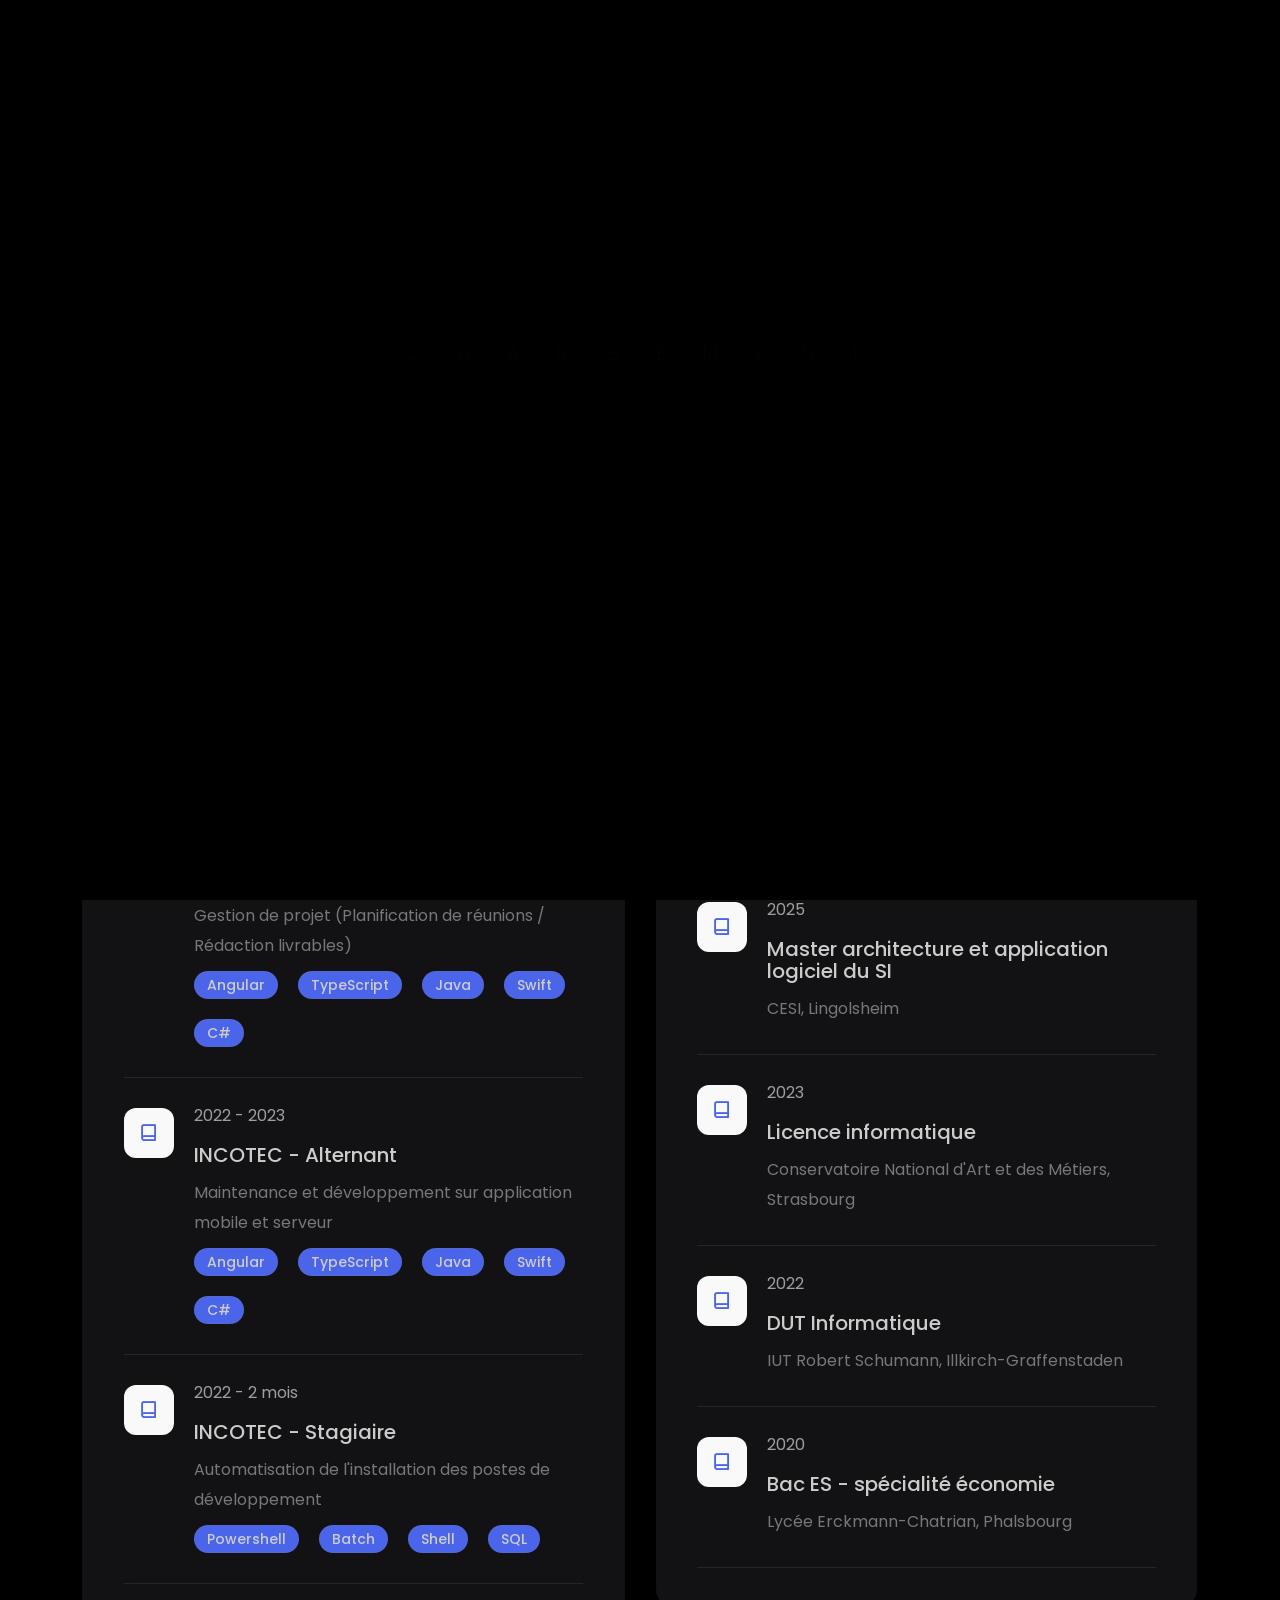
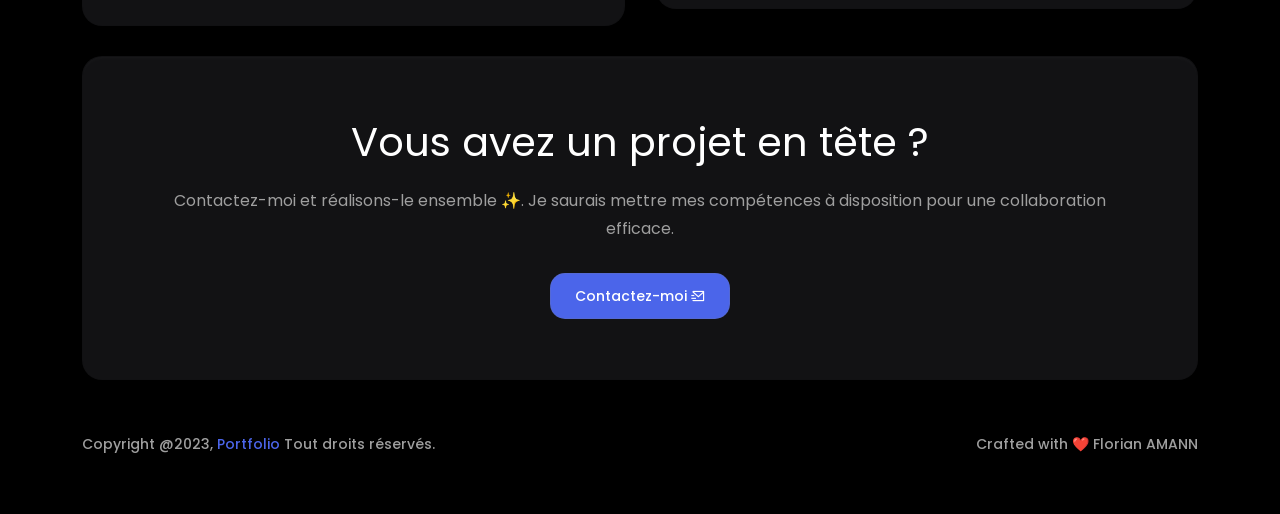
==== commit 9a0f5f60: "done A propos" ====
--- a/about.html
+++ b/about.html
@@ -107,7 +107,7 @@
                         <!-- / END NAV DESIGN AREA -->
                     </div>
                     <div class="menu-btns">
-                        <a href="contact.html" class="theme-btn">Hire Me<i class="ri-shake-hands-line"></i></a>
+                        <a href="mailto:amann.florian@protonmail.com" class="theme-btn">Contacter<i class="ri-mail-send-line"></i></a>
                     </div>
                 </div>
             </div>
@@ -129,12 +129,12 @@
                 <div class="col-lg-8">
                     <div class="about-content-part wow fadeInUp delay-0-2s">
                         <h2>
-                            I’m Bentos Walker, a product designer.
+                            Je suis Florian AMANN, Ingénieur logiciel.
                         </h2>
-                        <p>I am a San francisco-based product designer with a focus on web design, illustration, a visual development. I have a diverse range of experience having worked across various fields and industries.</p>
-                        <p>Contrary to popular belief, Lorem Ipsum is not simply random text. It has roots in a piece of classical Latin literature from 45 BC, making it over 2000 years old. Richard McClintock, a Latin professor at Hampden-Sydney College in Virginia, looked up one of the more obscure Latin words, consectetur, from a Lorem Ipsum passage, and going through the cites of the word in classical literature, discovered the undoubtable source.</p>
+                        <p>Ma passion m'a fait prendre la direction du Fullstack, car j'aime toucher à tout.</p>
+                        <p>Je suis passionné par le développement informatique et constamment avide de nouvelles découvertes dans ce domaine en permanante évolution. Ma passion pour le code et ma soif d'apprentissage me poussent à explorer de nouvelles technologies, à résoudre des problèmes complexes et à créer des solutions innovantes. De plus, j'aime beaucoup collaborer pour réaliser les projets qui me tiennent à coeur.</p>
                         <div class="hero-btns">
-                            <a href="contact.html" class="theme-btn">Get In touch<i class="ri-mail-send-line"></i></a>
+                            <a href="contact.html" class="theme-btn">Me contacter<i class="ri-mail-send-line"></i></a>
                         </div>
                     </div>
                 </div>
@@ -151,7 +151,7 @@
                     <!-- START EXPERIENCE RESUME DESIGN AREA -->
                     <div class="col-xl-6 col-md-6">
                         <div class="single-resume">
-                            <h2>Experience</h2>
+                            <h2>Experiences</h2>
                             <div class="experience-list">
                                 <!-- START SINGLE RESUME DESIGN AREA -->
                                 <div class="resume-item wow fadeInUp delay-0-3s">
@@ -159,33 +159,57 @@
                                         <i class="ri-book-line"></i>
                                     </div>
                                     <div class="content">
-                                        <span class="years">2021 - Present</span>
-                                        <h4>Themeforest Market</h4>
-                                        <span class="company"> Web Designer </span>
-                                    </div>
-                                </div>
-                                <!-- / END SINGLE RESUME DESIGN AREA -->
-                                <!-- START SINGLE RESUME DESIGN AREA -->
-                                <div class="resume-item wow fadeInUp delay-0-3s">
-                                    <div class="icon">
-                                        <i class="ri-book-line"></i>
-                                    </div>
-                                    <div class="content">
-                                        <span class="years">2021 - 2023</span>
-                                        <h4>Envato Theme Developer</h4>
-                                        <span class="company">Web Development</span>
-                                    </div>
-                                </div>
-                                <!-- / END SINGLE RESUME DESIGN AREA -->
-                                <!-- START SINGLE RESUME DESIGN AREA -->
-                                <div class="resume-item wow fadeInUp delay-0-3s">
-                                    <div class="icon">
-                                        <i class="ri-book-line"></i>
-                                    </div>
-                                    <div class="content">
-                                        <span class="years">2021 - 2022</span>
-                                        <h4> Marketing Expert GRP</h4>
-                                        <span class="company">Web Developer & Business Partner</span>
+                                        <span class="years">2023 - Aujourd'hui</span>
+                                        <h4>INCOTEC - Alternant</h4>
+                                        <div class="flex-div-column">
+                                            <span class="company"> Maintenance et développement sur application mobile et serveur </span>
+                                            <span class="company"> Rédaction de tests unitaires et fonctionnels </span>
+                                            <span class="company"> Gestion de projet (Planification de réunions / Rédaction livrables) </span>    
+                                        </div>
+                                        <div class="flex-div-row">
+                                            <span class="theme-tag"> Angular</span>      
+                                            <span class="theme-tag"> TypeScript</span>    
+                                            <span class="theme-tag"> Java</span>    
+                                            <span class="theme-tag"> Swift</span>    
+                                            <span class="theme-tag"> C#</span>    
+                                        </div>
+                                        </div>
+                                </div>
+                                <!-- / END SINGLE RESUME DESIGN AREA -->
+                                <!-- START SINGLE RESUME DESIGN AREA -->
+                                <div class="resume-item wow fadeInUp delay-0-3s">
+                                    <div class="icon">
+                                        <i class="ri-book-line"></i>
+                                    </div>
+                                    <div class="content">
+                                        <span class="years">2022 - 2023</span>
+                                        <h4>INCOTEC - Alternant</h4>
+                                        <span class="company">Maintenance et développement sur application mobile et serveur</span>
+                                        <div class="flex-div-row">
+                                            <span class="theme-tag"> Angular</span>       
+                                            <span class="theme-tag"> TypeScript</span>    
+                                            <span class="theme-tag"> Java</span>    
+                                            <span class="theme-tag"> Swift</span>    
+                                            <span class="theme-tag"> C#</span>    
+                                        </div>
+                                    </div>
+                                </div>
+                                <!-- / END SINGLE RESUME DESIGN AREA -->
+                                <!-- START SINGLE RESUME DESIGN AREA -->
+                                <div class="resume-item wow fadeInUp delay-0-3s">
+                                    <div class="icon">
+                                        <i class="ri-book-line"></i>
+                                    </div>
+                                    <div class="content">
+                                        <span class="years">2022 - 2 mois</span>
+                                        <h4> INCOTEC - Stagiaire</h4>
+                                        <span class="company">Automatisation de l'installation des postes de développement</span>
+                                        <div class="flex-div-row">
+                                            <span class="theme-tag"> Powershell</span>    
+                                            <span class="theme-tag"> Batch</span>    
+                                            <span class="theme-tag"> Shell</span>    
+                                            <span class="theme-tag"> SQL</span>       
+                                        </div>
                                     </div>
                                 </div>
                                 <!-- / END SINGLE RESUME DESIGN AREA -->
@@ -197,41 +221,64 @@
                     <div class="col-xl-6 col-md-6">
                         <div class="experience-list">
                             <div class="single-resume">
-                                <h2>Education</h2>
-                                <!-- START SINGLE RESUME DESIGN AREA -->
-                                <div class="resume-item wow fadeInUp delay-0-3s">
-                                    <div class="icon">
-                                        <i class="ri-book-line"></i>
-                                    </div>
-                                    <div class="content">
-                                        <span class="years">2013 - 2015</span>
-                                        <h4>Bachelor Degree of Information Technology</h4>
-                                        <span class="company">State University bangladesh
-                                        </span>
-                                    </div>
-                                </div>
-                                <!-- / END SINGLE RESUME DESIGN AREA -->
-                                <!-- START SINGLE RESUME DESIGN AREA -->
-                                <div class="resume-item wow fadeInUp delay-0-3s">
-                                    <div class="icon">
-                                        <i class="ri-book-line"></i>
-                                    </div>
-                                    <div class="content">
-                                        <span class="years">2021 - 2024</span>
-                                        <h4>Higher secoundery Education </h4>
-                                        <span class="company">Premium College United VC</span>
-                                    </div>
-                                </div>
-                                <!-- / END SINGLE RESUME DESIGN AREA -->
-                                <!-- START SINGLE RESUME DESIGN AREA -->
-                                <div class="resume-item wow fadeInUp delay-0-3s">
-                                    <div class="icon">
-                                        <i class="ri-book-line"></i>
-                                    </div>
-                                    <div class="content">
-                                        <span class="years">2021 - 2024</span>
-                                        <h4>Webster College</h4>
-                                        <span class="company"> UI/UX Design </span>
+                                <h2>Diplômes</h2>
+                                <!-- START SINGLE RESUME DESIGN AREA -->
+                                <div class="resume-item wow fadeInUp delay-0-3s">
+                                    <div class="icon">
+                                        <i class="ri-book-line"></i>
+                                    </div>
+                                    <div class="content">
+                                        <span class="years">2025</span>
+                                        <h4>Master UI/UX</h4>
+                                        <span class="company">Visiplus, Strasbourg</span>
+                                    </div>
+                                </div>
+                                <!-- / END SINGLE RESUME DESIGN AREA -->
+                                <!-- START SINGLE RESUME DESIGN AREA -->
+                                <div class="resume-item wow fadeInUp delay-0-3s">
+                                    <div class="icon">
+                                        <i class="ri-book-line"></i>
+                                    </div>
+                                    <div class="content">
+                                        <span class="years">2025</span>
+                                        <h4>Master architecture et application logiciel du SI</h4>
+                                        <span class="company">CESI, Lingolsheim</span>
+                                    </div>
+                                </div>
+                                <!-- / END SINGLE RESUME DESIGN AREA -->
+                                <!-- START SINGLE RESUME DESIGN AREA -->
+                                <div class="resume-item wow fadeInUp delay-0-3s">
+                                    <div class="icon">
+                                        <i class="ri-book-line"></i>
+                                    </div>
+                                    <div class="content">
+                                        <span class="years">2023</span>
+                                        <h4>Licence informatique</h4>
+                                        <span class="company">Conservatoire National d'Art et des Métiers, Strasbourg</span>
+                                    </div>
+                                </div>
+                                <!-- / END SINGLE RESUME DESIGN AREA -->
+                                  <!-- START SINGLE RESUME DESIGN AREA -->
+                                <div class="resume-item wow fadeInUp delay-0-3s">
+                                    <div class="icon">
+                                        <i class="ri-book-line"></i>
+                                    </div>
+                                    <div class="content">
+                                        <span class="years">2022</span>
+                                        <h4>DUT Informatique</h4>
+                                        <span class="company">IUT Robert Schumann, Illkirch-Graffenstaden</span>
+                                    </div>
+                                </div>
+                                <!-- / END SINGLE RESUME DESIGN AREA -->
+                                <!-- START SINGLE RESUME DESIGN AREA -->
+                                <div class="resume-item wow fadeInUp delay-0-3s">
+                                    <div class="icon">
+                                        <i class="ri-book-line"></i>
+                                    </div>
+                                    <div class="content">
+                                        <span class="years">2020</span>
+                                        <h4>Bac ES - spécialité économie</h4>
+                                        <span class="company">Lycée Erckmann-Chatrian, Phalsbourg</span>
                                     </div>
                                 </div>
                                 <!-- / END SINGLE RESUME DESIGN AREA -->
@@ -244,100 +291,6 @@
         </div>
     </section>
     <!-- / END RESUME EXPERIENCE DESIGN AREA -->
-    <!-- START TESTIMONIALS DESIGN AREA -->
-    <section class="testimonials-area">
-        <div class="container">
-            <div class="container-inner">
-                <div class="row">
-                    <div class="col-xl-12 col-lg-12">
-                        <div class="section-title text-center wow fadeInUp delay-0-2s">
-                            <p>Testinomials</p>
-                            <h2>What clients say!</h2>
-                        </div>
-                    </div>
-                </div>
-                <div class="row">
-                    <div class="col-lg-12">
-                        <div class="testimonials-wrap">
-                            <!-- START SINGLE TESTIMONIALS DESIGN AREA -->
-                            <div class="testimonial-item wow fadeInUp delay-0-3s">
-                                <div class="author">
-                                    <img src="assets/images/testimonials/author1.jpg" alt="Author" />
-                                </div>
-                                <div class="text">
-                                    Financial planners help people to knowledge in about how to
-                                    invest and in save their moneye the most efficient way eve plan
-                                    ners help people tioniio know ledige in about how.
-                                </div>
-                                <div class="testi-des">
-                                    <h5>Zonathon Doe</h5>
-                                    <span>CEO & Founder X</span>
-                                </div>
-                            </div>
-                            <!-- / END SINGLE TESTIMONIALS DESIGN AREA -->
-                            <!-- START SINGLE TESTIMONIALS DESIGN AREA -->
-                            <div class="testimonial-item wow fadeInUp delay-0-4s">
-                                <div class="author">
-                                    <img src="assets/images/testimonials/author2.jpg" alt="Author" />
-                                </div>
-                                <div class="text">
-                                    Financial planners help people to knowledge in about how to
-                                    invest and in save their moneye the most efficient way eve plan
-                                    ners help people tioniio know ledige in about how.
-                                </div>
-                                <div class="testi-des">
-                                    <h5>Liana Marie</h5>
-                                    <span>Lead Designer Meta</span>
-                                </div>
-                            </div>
-                            <!-- / END SINGLE TESTIMONIALS DESIGN AREA -->
-                            <!-- START SINGLE TESTIMONIALS DESIGN AREA -->
-                            <div class="testimonial-item wow fadeInUp delay-0-2s">
-                                <div class="author">
-                                    <img src="assets/images/testimonials/author1.jpg" alt="Author" />
-                                </div>
-                                <div class="text">
-                                    Financial planners help people to knowledge in about how to
-                                    invest and in save their moneye the most efficient way eve plan
-                                    ners help people tioniio know ledige in about how.
-                                </div>
-                                <div class="testi-des">
-                                    <h5>Zonathon Doe</h5>
-                                    <span>CEO & Founder X</span>
-                                </div>
-                            </div>
-                            <!-- / END SINGLE TESTIMONIALS DESIGN AREA -->
-                            <!-- START SINGLE TESTIMONIALS DESIGN AREA -->
-                            <div class="testimonial-item wow fadeInUp delay-0-4s">
-                                <div class="author">
-                                    <img src="assets/images/testimonials/author2.jpg" alt="Author" />
-                                </div>
-                                <div class="text">
-                                    Financial planners help people to knowledge in about how to
-                                    invest and in save their moneye the most efficient way eve plan
-                                    ners help people tioniio know ledige in about how.
-                                </div>
-                                <div class="testi-des">
-                                    <h5>Liana Marie</h5>
-                                    <span>Lead Designer Meta</span>
-                                </div>
-                            </div>
-                            <!-- / END SINGLE TESTIMONIALS DESIGN AREA -->
-                        </div>
-                        <div class="slider-arrows wow fadeInUp delay-0-6s text-center pt-40">
-                            <button class="testimonial-prev">
-                                <i class="ri-arrow-left-s-line"></i>
-                            </button>
-                            <button class="testimonial-next">
-                                <i class="ri-arrow-right-s-line"></i>
-                            </button>
-                        </div>
-                    </div>
-                </div>
-            </div>
-        </div>
-    </section>
-    <!-- / END TESTIMONIALS DESIGN AREA -->
 <!-- START CALL TO ACTION DESIGN AREA -->
 <section class="call-to-action-area">
     <div class="container">
--- a/assets/css/style.css
+++ b/assets/css/style.css
@@ -1,34 +1,4 @@
 ﻿/*
-* ----------------------------------------------------------------------------------------
-Author       : Hridoy
-Template Name: Bentos - Personal Portfolio HTML Template
-Version      : 1.0                                          
-* ----------------------------------------------------------------------------------------
-*/
-
-/*
-* ----------------------------------------------------------------------------------------
-* 01.GLOBAL CSS STYLE
-* 02.COMMON CSS STYLE
-* 03.MENU CSS STYLE
-* 04.HEADER CSS STYLE
-* 05.ABOUT CSS STYLE
-* 06.SERVICE CSS STYLE
-* 07.SKILL CSS STYLE
-* 08.RESUME CSS STYLE
-* 09.PORTFOLIO CSS STYLE
-* 10.TESTIMONIALS CSS STYLE
-* 11.PRICING CSS STYLE
-* 12.CLIENTS CSS STYLE
-* 13.CONTACT CSS STYLE
-* 14.FOOTER CSS STYLE
-* 15.PRELOADER & BOUNCE CCS STYLE
-* 16.BLOG CSS STYLE
-* ----------------------------------------------------------------------------------------
-*/
-
-
-/*
 * ----------------------------------------------------------------------------------------
 * 01.GLOBAL STYLE
 * ----------------------------------------------------------------------------------------
@@ -36,7 +6,8 @@
 :root {
     --main-color: #9f9f9f;
     --heading-color: #fff;
-    --primary-color: #c261e8;
+    --primary-color: #4B65EA;
+    --primary-light-color: #8395ee;
     --lighter-color: #ccc;
     --subtitle-color: #ccc;
     --black-color: #000;
@@ -413,6 +384,36 @@
     color: var(--primary-color);
 }
 
+.flex-div-row {
+    display: flex;
+    gap: 20px;
+    flex-direction: row;
+    flex-wrap: wrap;
+    margin-top: 10px;
+}
+
+.flex-div-column {
+    display: flex;
+    flex-direction: column;
+}
+
+.theme-tag {
+    background: var(--primary-color);
+    color: var(--subtitle-color);
+    display: inline-block;
+    border: 1px solid var(--button-border);
+    font-size: 14px;
+    font-weight: 500;
+    line-height: 20px;
+    overflow: visible;
+    border-radius: 15px;
+    padding: 3px 12px;
+    text-align: center;
+    text-transform: none;
+    -webkit-transition: .3s;
+    transition: .3s
+}
+
 .theme-btn {
     background: var(--primary-color);
     color: #fff;
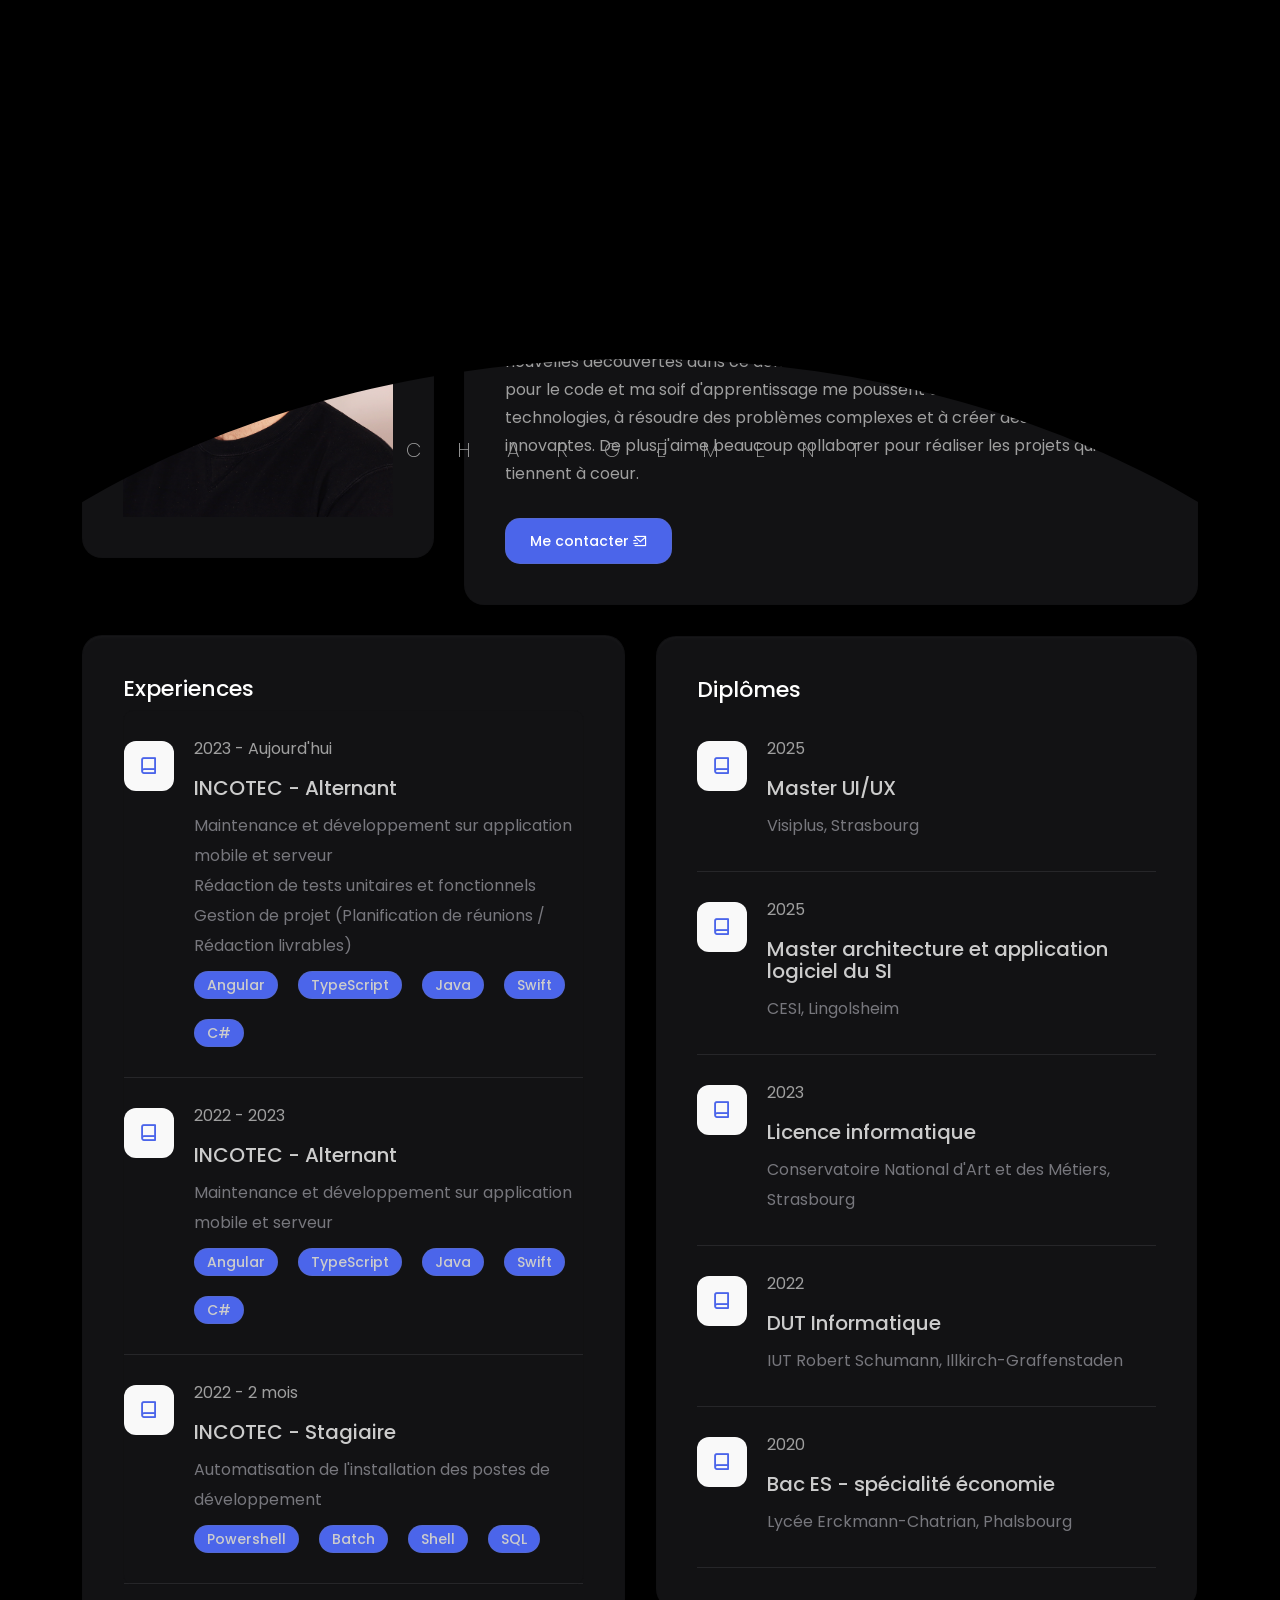
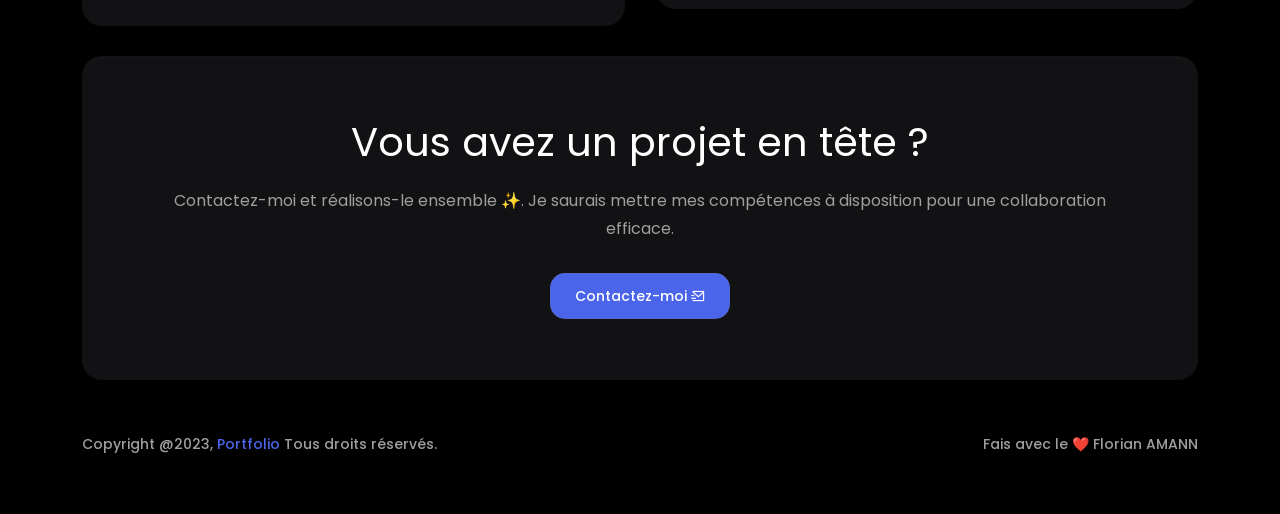
==== commit ea8dd9f8: "some changes" ====
--- a/about.html
+++ b/about.html
@@ -98,7 +98,7 @@
                             <div class="navbar-collapse collapse">
                                 <ul class="navigation onepage clearfix">
                                     <li><a class="nav-link-click" href="index.html">Accueil</a></li>
-                                    <li><a class="nav-link-click" href="about.html">A propos</a></li>
+                                    <li><a class="nav-link-click" href="about.html">Présentation</a></li>
                                     <li><a class="nav-link-click" href="service.html">Services</a></li>
                                     <li><a class="nav-link-click" href="works.html">Projets</a></li>
                                 </ul>
@@ -318,14 +318,14 @@
                 <div class="col-lg-6">
                     <div class="copyright-text">
                         <p>
-                            Copyright @2023, <a href="index.html">Portfolio</a> Tout droits réservés.
+                            Copyright @2023, <a href="index.html">Portfolio</a> Tous droits réservés.
                         </p>
                     </div>
                 </div>
                 <div class="col-lg-6">
                     <div class="copyright-text extra-copyright">
                         <p>
-                            Crafted with ❤️ Florian AMANN
+                            Fais avec le ❤️ Florian AMANN
                         </p>
                     </div>
                 </div>
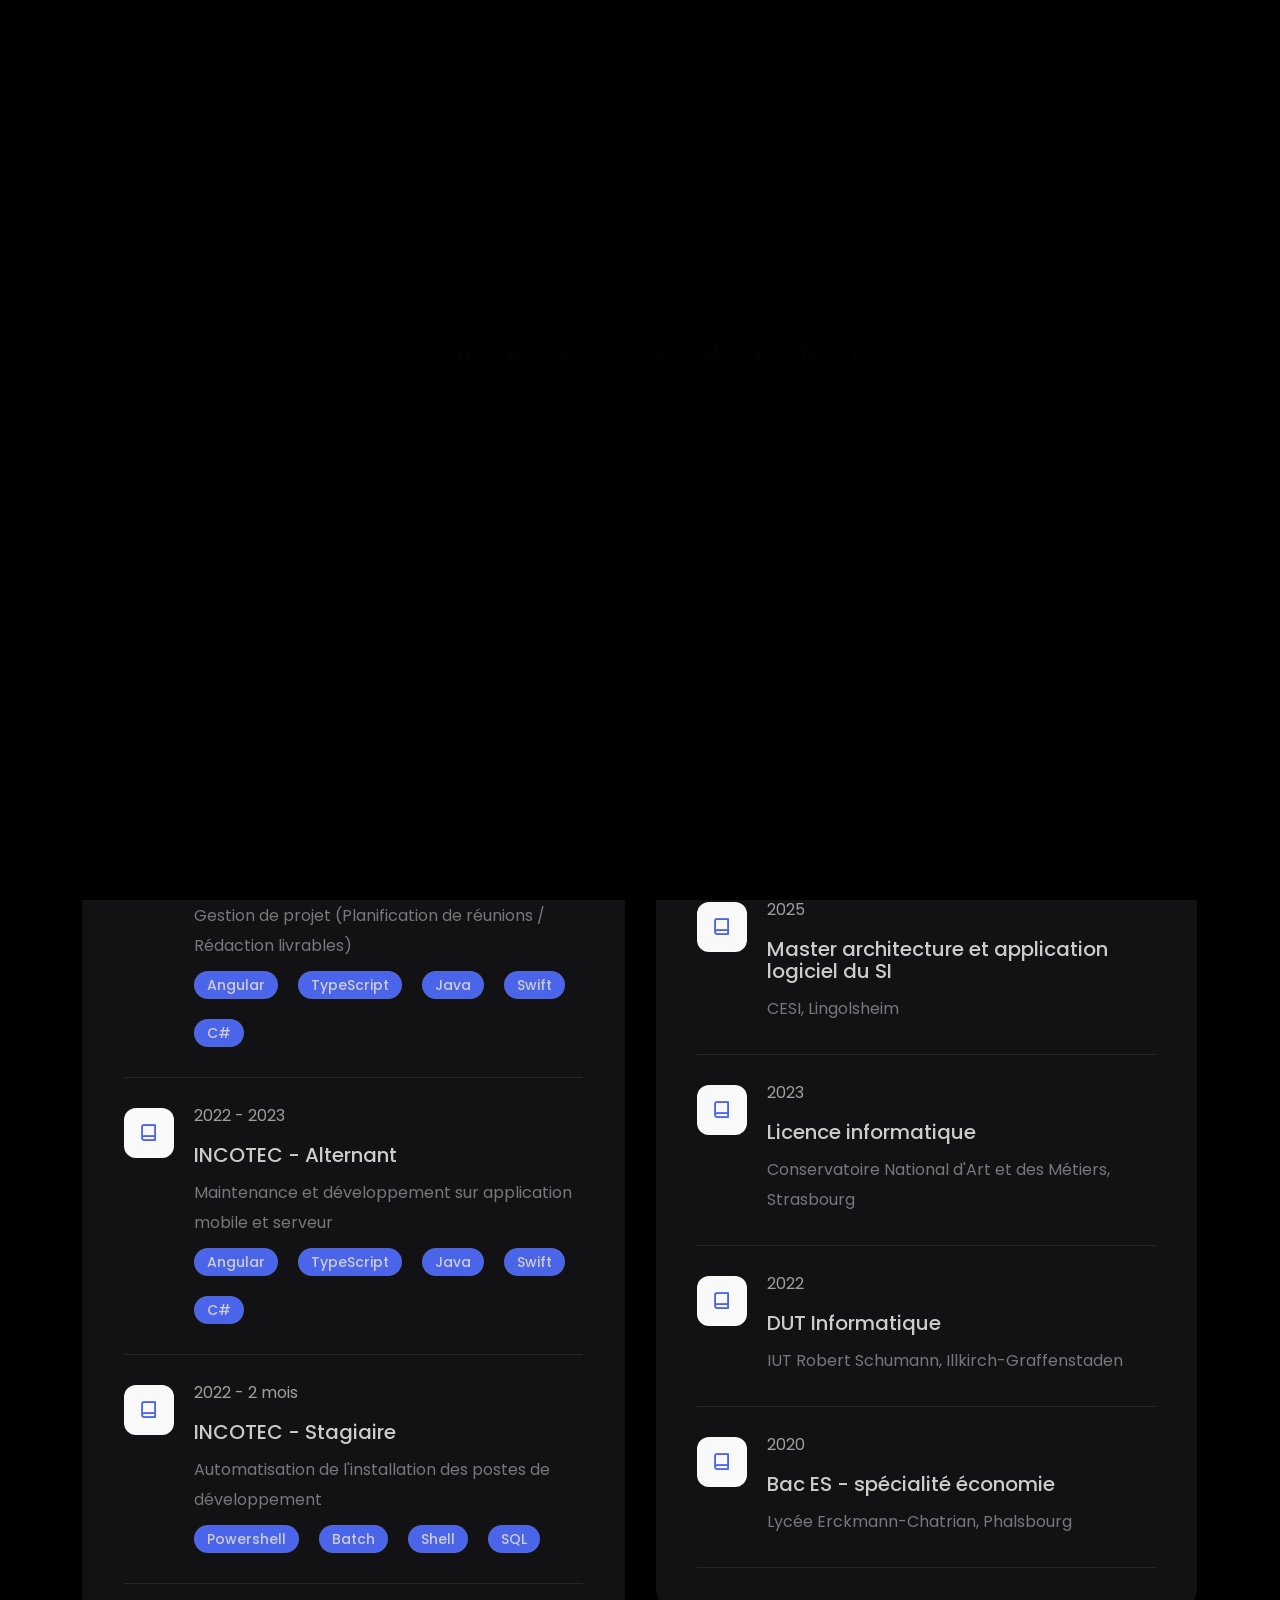
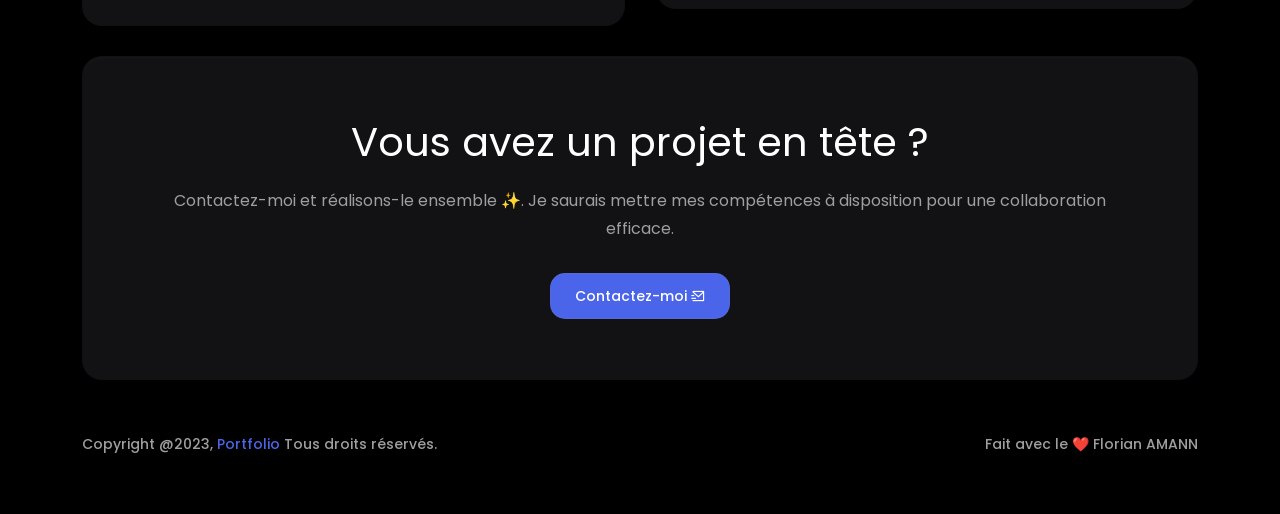
==== commit 3442613e: "ended portfolio" ====
--- a/about.html
+++ b/about.html
@@ -325,7 +325,7 @@
                 <div class="col-lg-6">
                     <div class="copyright-text extra-copyright">
                         <p>
-                            Fais avec le ❤️ Florian AMANN
+                            Fait avec le ❤️ Florian AMANN
                         </p>
                     </div>
                 </div>
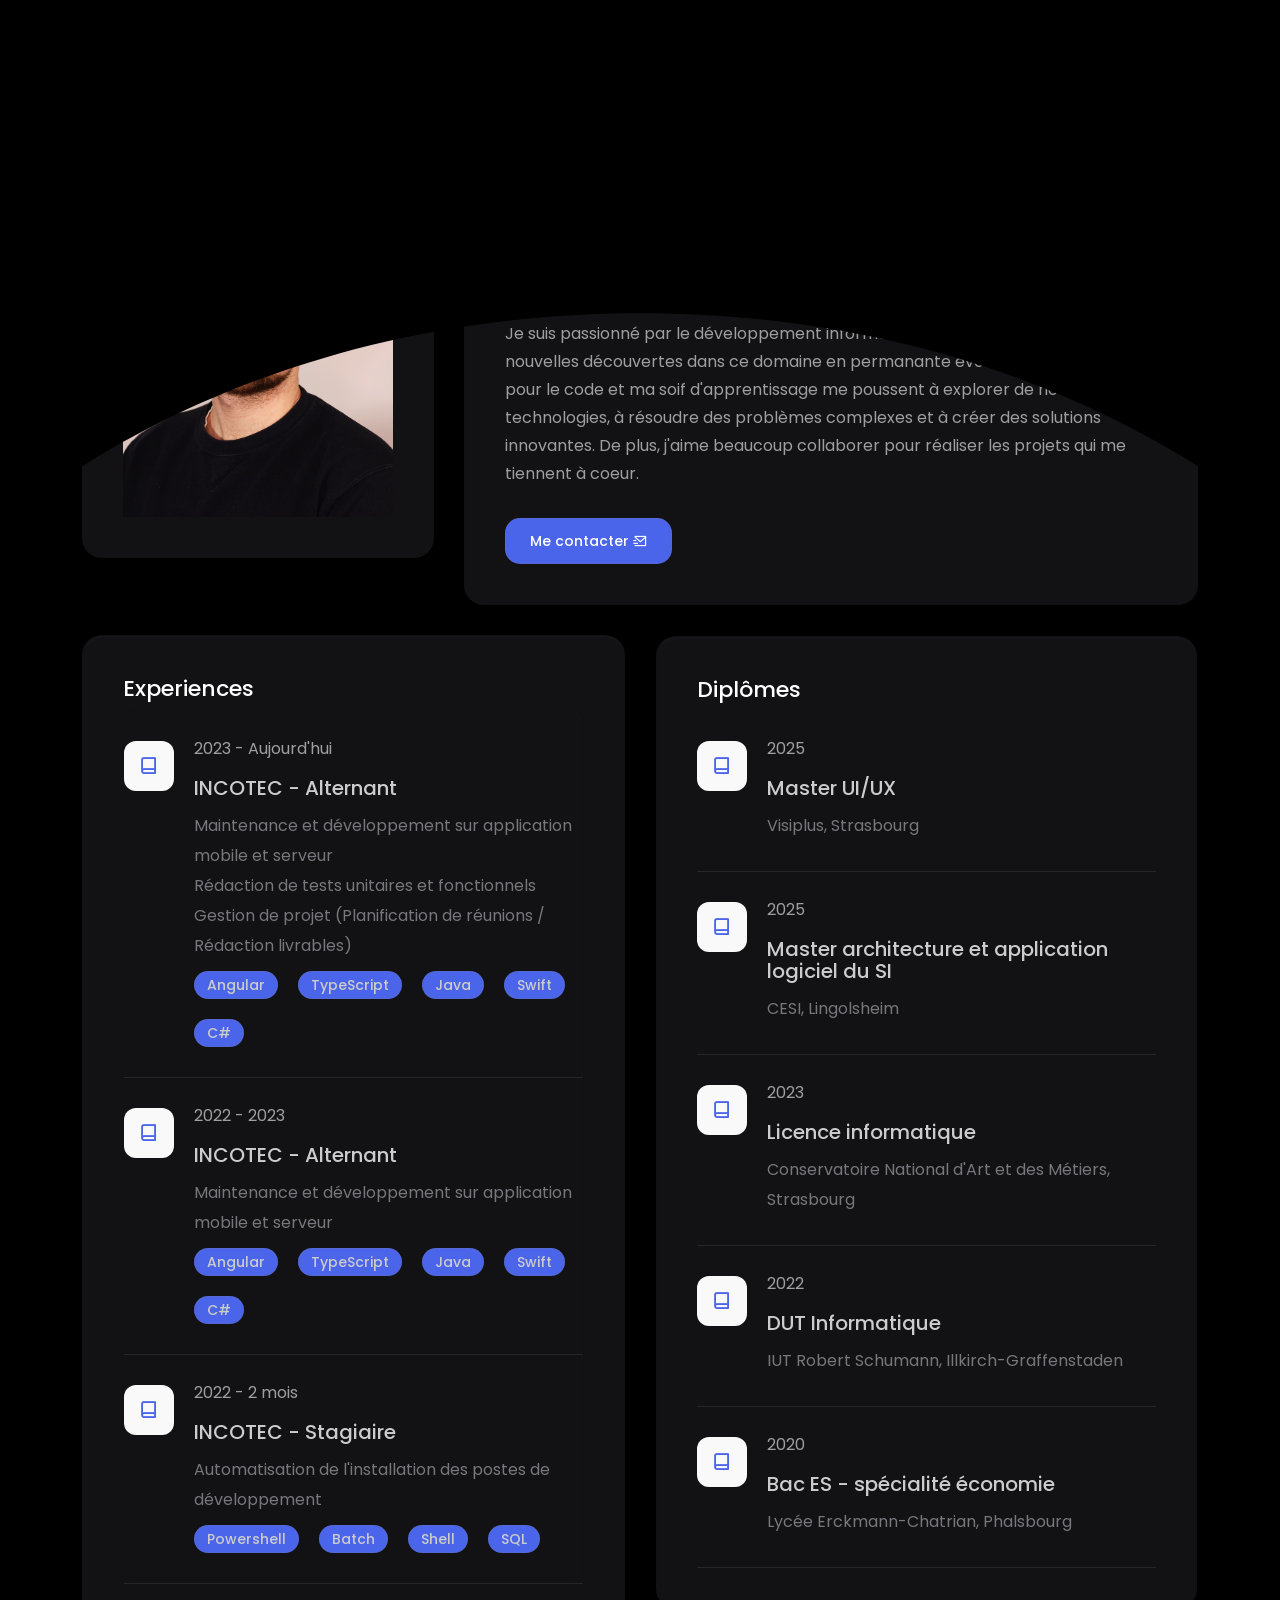
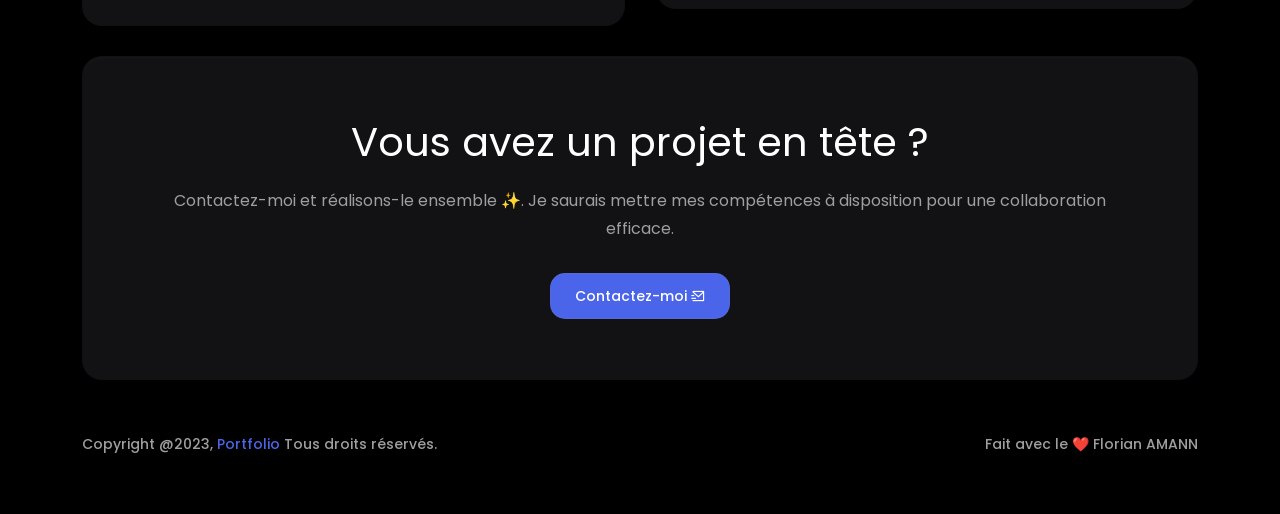
==== commit f188f583: "changed metadata" ====
--- a/about.html
+++ b/about.html
@@ -6,11 +6,11 @@
     <meta charset="utf-8">
     <meta http-equiv="X-UA-Compatible" content="IE=edge">
     <meta name="viewport" content="width=device-width, initial-scale=1">
-    <meta name="description" content="Bentos - Creative Portfolio Showcase Template">
+    <meta name="description" content="Portfolio - Cliquez ici">
     <meta name="keywords" content="personal, portfolio new, html, one page, bootstrap, new html template, design, creative, onepage, clean, modern">
-    <meta name="author" content="Tanvir Hossain">
+    <meta name="author" content="Florian AMANN">
     <!-- PAGE TITLE -->
-    <title>Bentos - Personal Portfolio HTML Template</title>
+    <title>Florian AMANN - Portfolio</title>
     <!-- FAV ICON -->
     <link rel="apple-touch-icon" href="assets/images/favicon.png">
     <link rel="shortcut icon" type="image/png" href="assets/images/favicon.png">
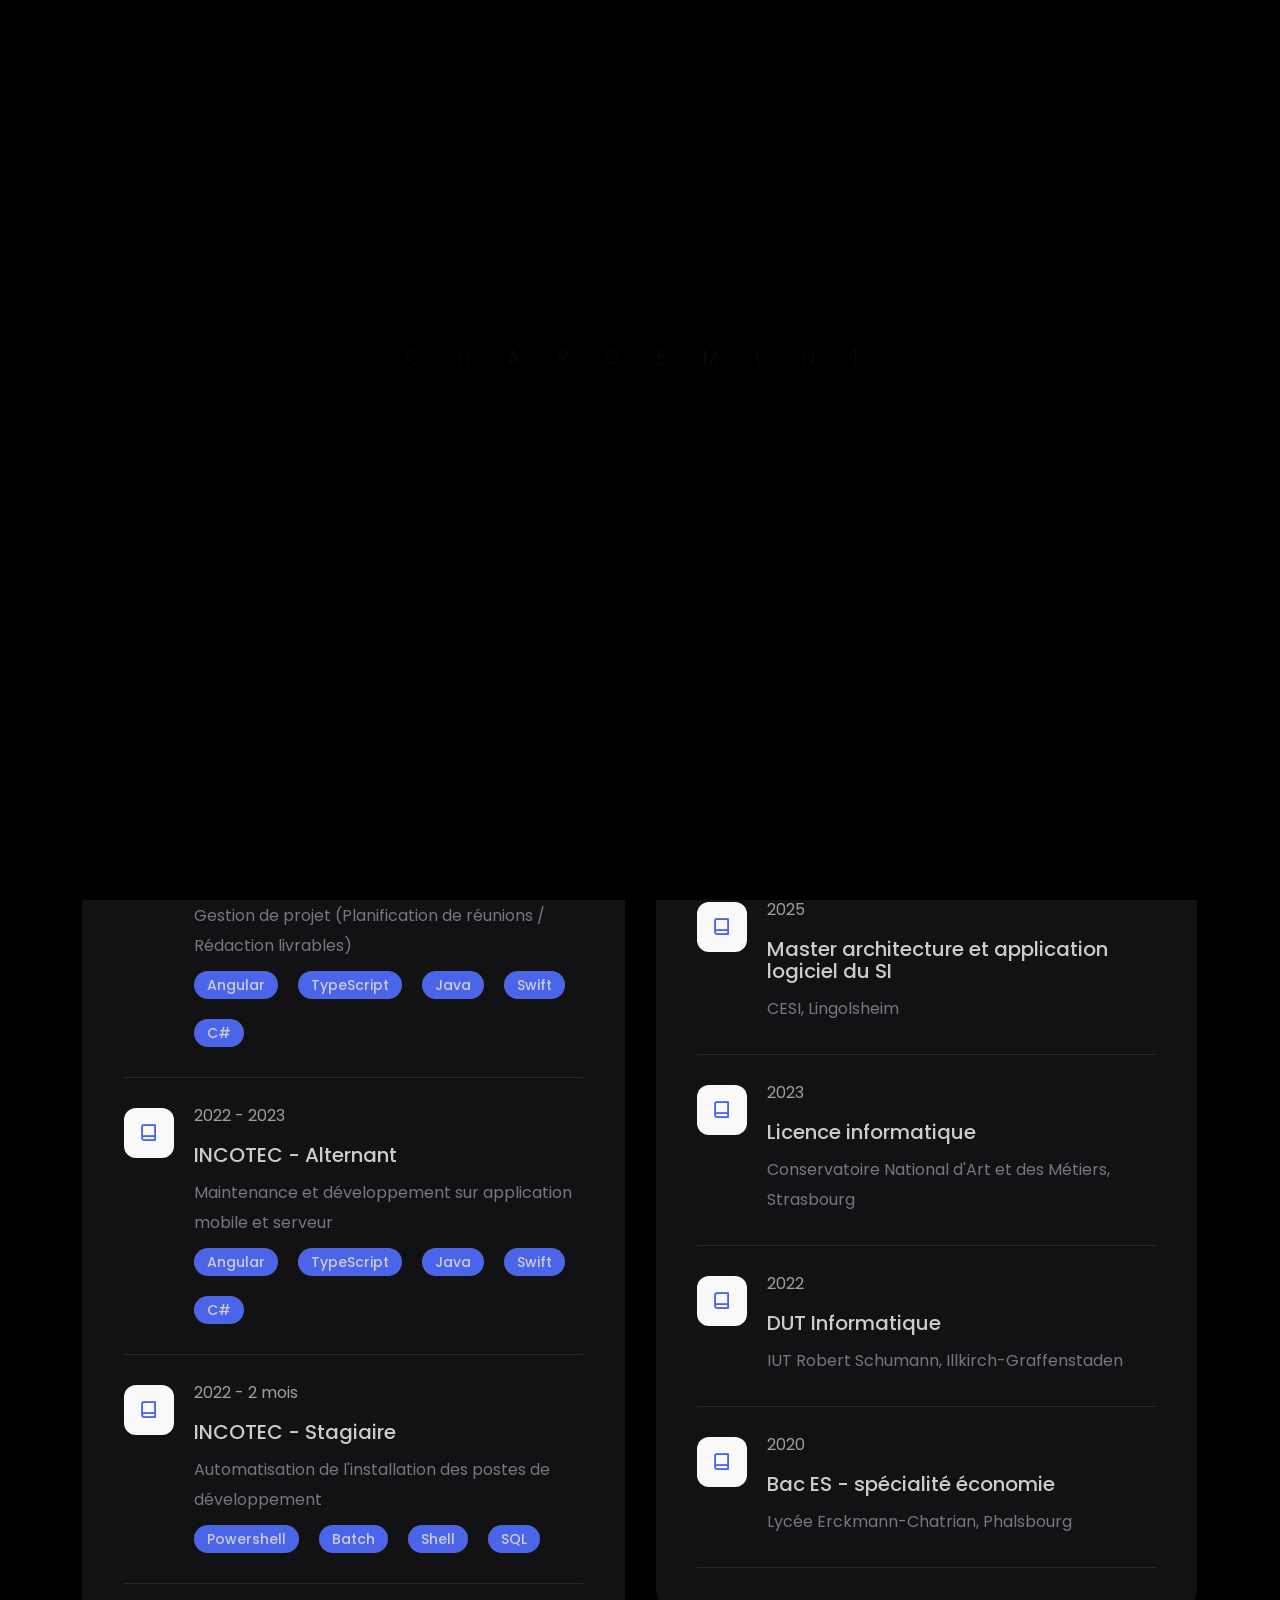
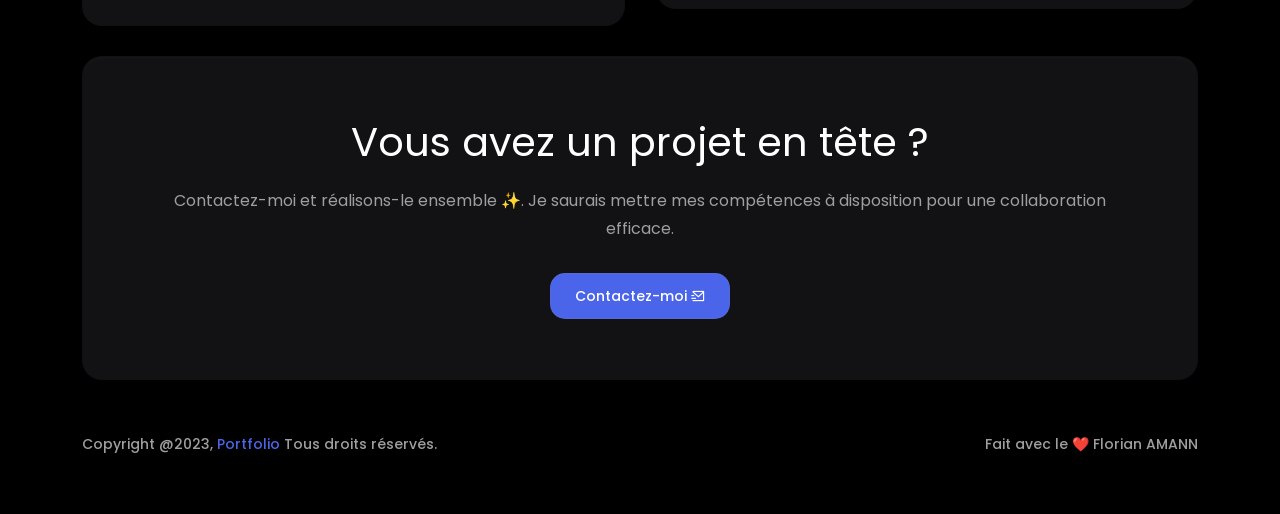
==== commit a0614be4: "added small fixes" ====
--- a/about.html
+++ b/about.html
@@ -2,368 +2,368 @@
 <html lang="en">
 
 <head>
-    <!-- META -->
-    <meta charset="utf-8">
-    <meta http-equiv="X-UA-Compatible" content="IE=edge">
-    <meta name="viewport" content="width=device-width, initial-scale=1">
-    <meta name="description" content="Portfolio - Cliquez ici">
-    <meta name="keywords" content="personal, portfolio new, html, one page, bootstrap, new html template, design, creative, onepage, clean, modern">
-    <meta name="author" content="Florian AMANN">
-    <!-- PAGE TITLE -->
-    <title>Florian AMANN - Portfolio</title>
-    <!-- FAV ICON -->
-    <link rel="apple-touch-icon" href="assets/images/favicon.png">
-    <link rel="shortcut icon" type="image/png" href="assets/images/favicon.png">
-    <!-- ALL GOOGLE FONTS -->
-    <link rel="preconnect" href="https://fonts.googleapis.com">
-    <link rel="preconnect" href="https://fonts.gstatic.com" crossorigin>
-    <link href="https://fonts.googleapis.com/css2?family=Poppins:ital,wght@0,100;0,200;0,300;0,400;0,500;0,600;0,700;0,800;0,900;1,100;1,200;1,300;1,400;1,500;1,600;1,700;1,800;1,900&display=swap" rel="stylesheet">
-    <!-- BOOTSTRAP CSS -->
-    <link rel="stylesheet" href="assets/css/bootstrap.min.css" />
-    <!-- FONT AWESOME CSS -->
-    <link rel="stylesheet" href="assets/fonts/remixicon.css" />
-    <!-- MAGNIFIC CSS -->
-    <link rel="stylesheet" href="assets/css/magnific-popup.css">
-    <!-- NICE SELECT CSS -->
-    <link rel="stylesheet" href="assets/css/nice-select.min.css" />
-    <!-- ANIMATE CSS -->
-    <link rel="stylesheet" href="assets/css/animate.min.css" />
-    <!-- SLICK CSS -->
-    <link rel="stylesheet" href="assets/css/slick.min.css" />
-    <!-- SPACING CSS -->
-    <link rel="stylesheet" href="assets/css/spacing.css" />
-    <!-- MAIN STYLE CSS -->
-    <link rel="stylesheet" href="assets/css/style.css" />
-    <!-- RESPONSIVE CSS -->
-    <link rel="stylesheet" href="assets/css/responsive.css">
-    <!-- HTML5 shim and Respond.js IE8 support of HTML5 elements and media queries -->
-    <!-- WARNING: Respond.js doesn't work if you view the page via file:// -->
-    <!--[if lt IE 9]>
+  <!-- META -->
+  <meta charset="utf-8">
+  <meta http-equiv="X-UA-Compatible" content="IE=edge">
+  <meta name="viewport" content="width=device-width, initial-scale=1">
+  <meta name="description" content="Portfolio - Cliquez ici">
+  <meta name="keywords" content="personal, portfolio new, html, one page, bootstrap, new html template, design, creative, onepage, clean, modern">
+  <meta name="author" content="Florian AMANN">
+  <!-- PAGE TITLE -->
+  <title>Florian AMANN - Portfolio</title>
+  <!-- FAV ICON -->
+  <link rel="apple-touch-icon" href="assets/images/favicon.png">
+  <link rel="shortcut icon" type="image/png" href="assets/images/favicon.png">
+  <!-- ALL GOOGLE FONTS -->
+  <link rel="preconnect" href="https://fonts.googleapis.com">
+  <link rel="preconnect" href="https://fonts.gstatic.com" crossorigin>
+  <link href="https://fonts.googleapis.com/css2?family=Poppins:ital,wght@0,100;0,200;0,300;0,400;0,500;0,600;0,700;0,800;0,900;1,100;1,200;1,300;1,400;1,500;1,600;1,700;1,800;1,900&display=swap" rel="stylesheet">
+  <!-- BOOTSTRAP CSS -->
+  <link rel="stylesheet" href="assets/css/bootstrap.min.css" />
+  <!-- FONT AWESOME CSS -->
+  <link rel="stylesheet" href="assets/fonts/remixicon.css" />
+  <!-- MAGNIFIC CSS -->
+  <link rel="stylesheet" href="assets/css/magnific-popup.css">
+  <!-- NICE SELECT CSS -->
+  <link rel="stylesheet" href="assets/css/nice-select.min.css" />
+  <!-- ANIMATE CSS -->
+  <link rel="stylesheet" href="assets/css/animate.min.css" />
+  <!-- SLICK CSS -->
+  <link rel="stylesheet" href="assets/css/slick.min.css" />
+  <!-- SPACING CSS -->
+  <link rel="stylesheet" href="assets/css/spacing.css" />
+  <!-- MAIN STYLE CSS -->
+  <link rel="stylesheet" href="assets/css/style.css" />
+  <!-- RESPONSIVE CSS -->
+  <link rel="stylesheet" href="assets/css/responsive.css">
+  <!-- HTML5 shim and Respond.js IE8 support of HTML5 elements and media queries -->
+  <!-- WARNING: Respond.js doesn't work if you view the page via file:// -->
+  <!--[if lt IE 9]>
       <script src="https://oss.maxcdn.com/html5shiv/3.7.2/html5shiv.min.js"></script>
       <script src="https://oss.maxcdn.com/respond/1.4.2/respond.min.js"></script>
     <![endif]-->
 </head>
 
 <body>
-    <!-- START PRELOADER AREA-->
-    <div class="preloader">
-        <svg viewbox="0 0 1000 1000" preserveaspectratio="none">
-            <path id="preloaderSvg" d="M0,1005S175,995,500,995s500,5,500,5V0H0Z"></path>
-        </svg>
-        <div class="preloader-heading">
-            <div class="load-text">
-                <span>C</span>
-                <span>h</span>
-                <span>a</span>
-                <span>r</span>
-                <span>g</span>
-                <span>e</span>
-                <span>m</span>
-                <span>e</span>
-                <span>n</span>
-                <span>t</span>
-            </div>
-        </div>
-    </div>
-    <!-- END PRELOADER AREA -->
-    <!-- START MENU DESIGN AREA -->
-    <header class="main-header">
-        <div class="header-upper">
-            <div class="container">
-                <div class="header-inner d-flex align-items-center">
-                    <!-- START LOGO DESIGN AREA -->
-                    <div class="logo-outer">
-                        <div class="logo">
-                            <a href="index.html"><img src="assets/images/logo.png" alt="Logo" title="Logo" /></a>
-                        </div>
+  <!-- START PRELOADER AREA-->
+  <div class="preloader">
+    <svg viewbox="0 0 1000 1000" preserveaspectratio="none">
+      <path id="preloaderSvg" d="M0,1005S175,995,500,995s500,5,500,5V0H0Z"></path>
+    </svg>
+    <div class="preloader-heading">
+      <div class="load-text">
+        <span>C</span>
+        <span>h</span>
+        <span>a</span>
+        <span>r</span>
+        <span>g</span>
+        <span>e</span>
+        <span>m</span>
+        <span>e</span>
+        <span>n</span>
+        <span>t</span>
+      </div>
+    </div>
+  </div>
+  <!-- END PRELOADER AREA -->
+  <!-- START MENU DESIGN AREA -->
+  <header class="main-header">
+    <div class="header-upper">
+      <div class="container">
+        <div class="header-inner d-flex align-items-center">
+          <!-- START LOGO DESIGN AREA -->
+          <div class="logo-outer">
+            <div class="logo">
+              <a href="index.html"><img src="assets/images/logo.png" alt="Logo" title="Logo" /></a>
+            </div>
+          </div>
+          <!-- / END LOGO DESIGN AREA -->
+          <!-- START NAV DESIGN AREA -->
+          <div class="nav-outer clearfix mx-auto">
+            <!-- Main Menu -->
+            <nav class="main-menu navbar-expand-lg">
+              <div class="navbar-header">
+                <div class="mobile-logo">
+                  <a href="index.html">
+                    <img src="assets/images/logo.png" alt="Logo" title="Logo" />
+                  </a>
+                </div>
+                <!-- Toggle Button -->
+                <button type="button" class="navbar-toggle" data-bs-toggle="collapse" data-bs-target=".navbar-collapse">
+                  <span class="icon-bar"></span>
+                  <span class="icon-bar"></span>
+                  <span class="icon-bar"></span>
+                </button>
+              </div>
+              <div class="navbar-collapse collapse">
+                <ul class="navigation onepage clearfix">
+                  <li><a class="nav-link-click" href="index.html">Accueil</a></li>
+                  <li><a class="nav-link-click" href="about.html">Présentation</a></li>
+                  <li><a class="nav-link-click" href="service.html">Services</a></li>
+                  <li><a class="nav-link-click" href="works.html">Projets</a></li>
+                </ul>
+              </div>
+            </nav>
+            <!-- / END NAV DESIGN AREA -->
+          </div>
+          <div class="menu-btns">
+            <a href="mailto:amann.florian@protonmail.com" class="theme-btn">Contacter<i class="ri-mail-send-line"></i></a>
+          </div>
+        </div>
+      </div>
+    </div>
+  </header>
+  <!-- / END MENU DESIGN AREA -->
+  <!-- START ABOUT DESIGN AREA -->
+  <section id="about" class="about-single-area innerpage-single-area">
+    <div class="container">
+      <div class="row">
+        <!-- START ABOUT IMAGE DESIGN AREA -->
+        <div class="col-lg-4">
+          <div class="about-image-part wow fadeInUp delay-0-3s">
+            <img src="assets/images/about/profile.png" alt="About Me" />
+          </div>
+        </div>
+        <!-- / END ABOUT IMAGE DESIGN AREA -->
+        <!-- START ABOUT TEXT DESIGN AREA -->
+        <div class="col-lg-8">
+          <div class="about-content-part wow fadeInUp delay-0-2s">
+            <h2>
+              Je suis Florian AMANN, Ingénieur logiciel.
+            </h2>
+            <p>Ma passion m'a fait prendre la direction du Fullstack, car j'aime toucher à tout.</p>
+            <p>Je suis passionné par le développement informatique et constamment avide de nouvelles découvertes dans ce domaine en permanante évolution. Ma passion pour le code et ma soif d'apprentissage me poussent à explorer de nouvelles technologies, à résoudre des problèmes complexes et à créer des solutions innovantes. De plus, j'aime beaucoup collaborer pour réaliser les projets qui me tiennent à coeur.</p>
+            <div class="hero-btns">
+              <a href="mailto:amann.florian@protonmail.com" class="theme-btn">Me contacter<i class="ri-mail-send-line"></i></a>
+            </div>
+          </div>
+        </div>
+        <!-- / END ABOUT TEXT DESIGN AREA -->
+      </div>
+    </div>
+  </section>
+  <!-- / END ABOUT DESIGN AREA -->
+  <!-- START RESUME EXPERIENCE DESIGN AREA -->
+  <section id="resume" class="resume-area">
+    <div class="container">
+      <div class="resume-items">
+        <div class="row">
+          <!-- START EXPERIENCE RESUME DESIGN AREA -->
+          <div class="col-xl-6 col-md-6">
+            <div class="single-resume">
+              <h2>Experiences</h2>
+              <div class="experience-list">
+                <!-- START SINGLE RESUME DESIGN AREA -->
+                <div class="resume-item wow fadeInUp delay-0-3s">
+                  <div class="icon">
+                    <i class="ri-book-line"></i>
+                  </div>
+                  <div class="content">
+                    <span class="years">2023 - Aujourd'hui</span>
+                    <h4>INCOTEC - Alternant</h4>
+                    <div class="flex-div-column">
+                      <span class="company"> Maintenance et développement sur application mobile et serveur </span>
+                      <span class="company"> Rédaction de tests unitaires et fonctionnels </span>
+                      <span class="company"> Gestion de projet (Planification de réunions / Rédaction livrables) </span>
                     </div>
-                    <!-- / END LOGO DESIGN AREA -->
-                    <!-- START NAV DESIGN AREA -->
-                    <div class="nav-outer clearfix mx-auto">
-                        <!-- Main Menu -->
-                        <nav class="main-menu navbar-expand-lg">
-                            <div class="navbar-header">
-                                <div class="mobile-logo">
-                                    <a href="index.html">
-                                        <img src="assets/images/logo.png" alt="Logo" title="Logo" />
-                                    </a>
-                                </div>
-                                <!-- Toggle Button -->
-                                <button type="button" class="navbar-toggle" data-bs-toggle="collapse" data-bs-target=".navbar-collapse">
-                                    <span class="icon-bar"></span>
-                                    <span class="icon-bar"></span>
-                                    <span class="icon-bar"></span>
-                                </button>
-                            </div>
-                            <div class="navbar-collapse collapse">
-                                <ul class="navigation onepage clearfix">
-                                    <li><a class="nav-link-click" href="index.html">Accueil</a></li>
-                                    <li><a class="nav-link-click" href="about.html">Présentation</a></li>
-                                    <li><a class="nav-link-click" href="service.html">Services</a></li>
-                                    <li><a class="nav-link-click" href="works.html">Projets</a></li>
-                                </ul>
-                            </div>
-                        </nav>
-                        <!-- / END NAV DESIGN AREA -->
+                    <div class="flex-div-row">
+                      <span class="theme-tag"> Angular</span>
+                      <span class="theme-tag"> TypeScript</span>
+                      <span class="theme-tag"> Java</span>
+                      <span class="theme-tag"> Swift</span>
+                      <span class="theme-tag"> C#</span>
                     </div>
-                    <div class="menu-btns">
-                        <a href="mailto:amann.florian@protonmail.com" class="theme-btn">Contacter<i class="ri-mail-send-line"></i></a>
+                  </div>
+                </div>
+                <!-- / END SINGLE RESUME DESIGN AREA -->
+                <!-- START SINGLE RESUME DESIGN AREA -->
+                <div class="resume-item wow fadeInUp delay-0-3s">
+                  <div class="icon">
+                    <i class="ri-book-line"></i>
+                  </div>
+                  <div class="content">
+                    <span class="years">2022 - 2023</span>
+                    <h4>INCOTEC - Alternant</h4>
+                    <span class="company">Maintenance et développement sur application mobile et serveur</span>
+                    <div class="flex-div-row">
+                      <span class="theme-tag"> Angular</span>
+                      <span class="theme-tag"> TypeScript</span>
+                      <span class="theme-tag"> Java</span>
+                      <span class="theme-tag"> Swift</span>
+                      <span class="theme-tag"> C#</span>
                     </div>
-                </div>
-            </div>
-        </div>
-    </header>
-    <!-- / END MENU DESIGN AREA -->
-    <!-- START ABOUT DESIGN AREA -->
-    <section id="about" class="about-single-area innerpage-single-area">
-        <div class="container">
-            <div class="row">
-                <!-- START ABOUT IMAGE DESIGN AREA -->
-                <div class="col-lg-4">
-                    <div class="about-image-part wow fadeInUp delay-0-3s">
-                        <img src="assets/images/about/profile.png" alt="About Me" />
+                  </div>
+                </div>
+                <!-- / END SINGLE RESUME DESIGN AREA -->
+                <!-- START SINGLE RESUME DESIGN AREA -->
+                <div class="resume-item wow fadeInUp delay-0-3s">
+                  <div class="icon">
+                    <i class="ri-book-line"></i>
+                  </div>
+                  <div class="content">
+                    <span class="years">2022 - 2 mois</span>
+                    <h4> INCOTEC - Stagiaire</h4>
+                    <span class="company">Automatisation de l'installation des postes de développement</span>
+                    <div class="flex-div-row">
+                      <span class="theme-tag"> Powershell</span>
+                      <span class="theme-tag"> Batch</span>
+                      <span class="theme-tag"> Shell</span>
+                      <span class="theme-tag"> SQL</span>
                     </div>
-                </div>
-                <!-- / END ABOUT IMAGE DESIGN AREA -->
-                <!-- START ABOUT TEXT DESIGN AREA -->
-                <div class="col-lg-8">
-                    <div class="about-content-part wow fadeInUp delay-0-2s">
-                        <h2>
-                            Je suis Florian AMANN, Ingénieur logiciel.
-                        </h2>
-                        <p>Ma passion m'a fait prendre la direction du Fullstack, car j'aime toucher à tout.</p>
-                        <p>Je suis passionné par le développement informatique et constamment avide de nouvelles découvertes dans ce domaine en permanante évolution. Ma passion pour le code et ma soif d'apprentissage me poussent à explorer de nouvelles technologies, à résoudre des problèmes complexes et à créer des solutions innovantes. De plus, j'aime beaucoup collaborer pour réaliser les projets qui me tiennent à coeur.</p>
-                        <div class="hero-btns">
-                            <a href="contact.html" class="theme-btn">Me contacter<i class="ri-mail-send-line"></i></a>
-                        </div>
-                    </div>
-                </div>
-                <!-- / END ABOUT TEXT DESIGN AREA -->
-            </div>
-        </div>
-    </section>
-    <!-- / END ABOUT DESIGN AREA -->
-    <!-- START RESUME EXPERIENCE DESIGN AREA -->
-    <section id="resume" class="resume-area">
-        <div class="container">
-            <div class="resume-items">
-                <div class="row">
-                    <!-- START EXPERIENCE RESUME DESIGN AREA -->
-                    <div class="col-xl-6 col-md-6">
-                        <div class="single-resume">
-                            <h2>Experiences</h2>
-                            <div class="experience-list">
-                                <!-- START SINGLE RESUME DESIGN AREA -->
-                                <div class="resume-item wow fadeInUp delay-0-3s">
-                                    <div class="icon">
-                                        <i class="ri-book-line"></i>
-                                    </div>
-                                    <div class="content">
-                                        <span class="years">2023 - Aujourd'hui</span>
-                                        <h4>INCOTEC - Alternant</h4>
-                                        <div class="flex-div-column">
-                                            <span class="company"> Maintenance et développement sur application mobile et serveur </span>
-                                            <span class="company"> Rédaction de tests unitaires et fonctionnels </span>
-                                            <span class="company"> Gestion de projet (Planification de réunions / Rédaction livrables) </span>    
-                                        </div>
-                                        <div class="flex-div-row">
-                                            <span class="theme-tag"> Angular</span>      
-                                            <span class="theme-tag"> TypeScript</span>    
-                                            <span class="theme-tag"> Java</span>    
-                                            <span class="theme-tag"> Swift</span>    
-                                            <span class="theme-tag"> C#</span>    
-                                        </div>
-                                        </div>
-                                </div>
-                                <!-- / END SINGLE RESUME DESIGN AREA -->
-                                <!-- START SINGLE RESUME DESIGN AREA -->
-                                <div class="resume-item wow fadeInUp delay-0-3s">
-                                    <div class="icon">
-                                        <i class="ri-book-line"></i>
-                                    </div>
-                                    <div class="content">
-                                        <span class="years">2022 - 2023</span>
-                                        <h4>INCOTEC - Alternant</h4>
-                                        <span class="company">Maintenance et développement sur application mobile et serveur</span>
-                                        <div class="flex-div-row">
-                                            <span class="theme-tag"> Angular</span>       
-                                            <span class="theme-tag"> TypeScript</span>    
-                                            <span class="theme-tag"> Java</span>    
-                                            <span class="theme-tag"> Swift</span>    
-                                            <span class="theme-tag"> C#</span>    
-                                        </div>
-                                    </div>
-                                </div>
-                                <!-- / END SINGLE RESUME DESIGN AREA -->
-                                <!-- START SINGLE RESUME DESIGN AREA -->
-                                <div class="resume-item wow fadeInUp delay-0-3s">
-                                    <div class="icon">
-                                        <i class="ri-book-line"></i>
-                                    </div>
-                                    <div class="content">
-                                        <span class="years">2022 - 2 mois</span>
-                                        <h4> INCOTEC - Stagiaire</h4>
-                                        <span class="company">Automatisation de l'installation des postes de développement</span>
-                                        <div class="flex-div-row">
-                                            <span class="theme-tag"> Powershell</span>    
-                                            <span class="theme-tag"> Batch</span>    
-                                            <span class="theme-tag"> Shell</span>    
-                                            <span class="theme-tag"> SQL</span>       
-                                        </div>
-                                    </div>
-                                </div>
-                                <!-- / END SINGLE RESUME DESIGN AREA -->
-                            </div>
-                        </div>
-                    </div>
-                    <!-- // END EXPERIENCE RESUME DESIGN AREA -->
-                    <!-- START EDUCATION RESUME DESIGN AREA -->
-                    <div class="col-xl-6 col-md-6">
-                        <div class="experience-list">
-                            <div class="single-resume">
-                                <h2>Diplômes</h2>
-                                <!-- START SINGLE RESUME DESIGN AREA -->
-                                <div class="resume-item wow fadeInUp delay-0-3s">
-                                    <div class="icon">
-                                        <i class="ri-book-line"></i>
-                                    </div>
-                                    <div class="content">
-                                        <span class="years">2025</span>
-                                        <h4>Master UI/UX</h4>
-                                        <span class="company">Visiplus, Strasbourg</span>
-                                    </div>
-                                </div>
-                                <!-- / END SINGLE RESUME DESIGN AREA -->
-                                <!-- START SINGLE RESUME DESIGN AREA -->
-                                <div class="resume-item wow fadeInUp delay-0-3s">
-                                    <div class="icon">
-                                        <i class="ri-book-line"></i>
-                                    </div>
-                                    <div class="content">
-                                        <span class="years">2025</span>
-                                        <h4>Master architecture et application logiciel du SI</h4>
-                                        <span class="company">CESI, Lingolsheim</span>
-                                    </div>
-                                </div>
-                                <!-- / END SINGLE RESUME DESIGN AREA -->
-                                <!-- START SINGLE RESUME DESIGN AREA -->
-                                <div class="resume-item wow fadeInUp delay-0-3s">
-                                    <div class="icon">
-                                        <i class="ri-book-line"></i>
-                                    </div>
-                                    <div class="content">
-                                        <span class="years">2023</span>
-                                        <h4>Licence informatique</h4>
-                                        <span class="company">Conservatoire National d'Art et des Métiers, Strasbourg</span>
-                                    </div>
-                                </div>
-                                <!-- / END SINGLE RESUME DESIGN AREA -->
-                                  <!-- START SINGLE RESUME DESIGN AREA -->
-                                <div class="resume-item wow fadeInUp delay-0-3s">
-                                    <div class="icon">
-                                        <i class="ri-book-line"></i>
-                                    </div>
-                                    <div class="content">
-                                        <span class="years">2022</span>
-                                        <h4>DUT Informatique</h4>
-                                        <span class="company">IUT Robert Schumann, Illkirch-Graffenstaden</span>
-                                    </div>
-                                </div>
-                                <!-- / END SINGLE RESUME DESIGN AREA -->
-                                <!-- START SINGLE RESUME DESIGN AREA -->
-                                <div class="resume-item wow fadeInUp delay-0-3s">
-                                    <div class="icon">
-                                        <i class="ri-book-line"></i>
-                                    </div>
-                                    <div class="content">
-                                        <span class="years">2020</span>
-                                        <h4>Bac ES - spécialité économie</h4>
-                                        <span class="company">Lycée Erckmann-Chatrian, Phalsbourg</span>
-                                    </div>
-                                </div>
-                                <!-- / END SINGLE RESUME DESIGN AREA -->
-                            </div>
-                        </div>
-                    </div>
-                    <!-- // END EDUCATION RESUME DESIGN AREA -->
-                </div>
-            </div>
-        </div>
-    </section>
-    <!-- / END RESUME EXPERIENCE DESIGN AREA -->
-<!-- START CALL TO ACTION DESIGN AREA -->
-<section class="call-to-action-area">
+                  </div>
+                </div>
+                <!-- / END SINGLE RESUME DESIGN AREA -->
+              </div>
+            </div>
+          </div>
+          <!-- // END EXPERIENCE RESUME DESIGN AREA -->
+          <!-- START EDUCATION RESUME DESIGN AREA -->
+          <div class="col-xl-6 col-md-6">
+            <div class="experience-list">
+              <div class="single-resume">
+                <h2>Diplômes</h2>
+                <!-- START SINGLE RESUME DESIGN AREA -->
+                <div class="resume-item wow fadeInUp delay-0-3s">
+                  <div class="icon">
+                    <i class="ri-book-line"></i>
+                  </div>
+                  <div class="content">
+                    <span class="years">2025</span>
+                    <h4>Master UI/UX</h4>
+                    <span class="company">Visiplus, Strasbourg</span>
+                  </div>
+                </div>
+                <!-- / END SINGLE RESUME DESIGN AREA -->
+                <!-- START SINGLE RESUME DESIGN AREA -->
+                <div class="resume-item wow fadeInUp delay-0-3s">
+                  <div class="icon">
+                    <i class="ri-book-line"></i>
+                  </div>
+                  <div class="content">
+                    <span class="years">2025</span>
+                    <h4>Master architecture et application logiciel du SI</h4>
+                    <span class="company">CESI, Lingolsheim</span>
+                  </div>
+                </div>
+                <!-- / END SINGLE RESUME DESIGN AREA -->
+                <!-- START SINGLE RESUME DESIGN AREA -->
+                <div class="resume-item wow fadeInUp delay-0-3s">
+                  <div class="icon">
+                    <i class="ri-book-line"></i>
+                  </div>
+                  <div class="content">
+                    <span class="years">2023</span>
+                    <h4>Licence informatique</h4>
+                    <span class="company">Conservatoire National d'Art et des Métiers, Strasbourg</span>
+                  </div>
+                </div>
+                <!-- / END SINGLE RESUME DESIGN AREA -->
+                <!-- START SINGLE RESUME DESIGN AREA -->
+                <div class="resume-item wow fadeInUp delay-0-3s">
+                  <div class="icon">
+                    <i class="ri-book-line"></i>
+                  </div>
+                  <div class="content">
+                    <span class="years">2022</span>
+                    <h4>DUT Informatique</h4>
+                    <span class="company">IUT Robert Schumann, Illkirch-Graffenstaden</span>
+                  </div>
+                </div>
+                <!-- / END SINGLE RESUME DESIGN AREA -->
+                <!-- START SINGLE RESUME DESIGN AREA -->
+                <div class="resume-item wow fadeInUp delay-0-3s">
+                  <div class="icon">
+                    <i class="ri-book-line"></i>
+                  </div>
+                  <div class="content">
+                    <span class="years">2020</span>
+                    <h4>Bac ES - spécialité économie</h4>
+                    <span class="company">Lycée Erckmann-Chatrian, Phalsbourg</span>
+                  </div>
+                </div>
+                <!-- / END SINGLE RESUME DESIGN AREA -->
+              </div>
+            </div>
+          </div>
+          <!-- // END EDUCATION RESUME DESIGN AREA -->
+        </div>
+      </div>
+    </div>
+  </section>
+  <!-- / END RESUME EXPERIENCE DESIGN AREA -->
+  <!-- START CALL TO ACTION DESIGN AREA -->
+  <section class="call-to-action-area">
     <div class="container">
+      <div class="row">
+        <!-- START ABOUT TEXT DESIGN AREA -->
+        <div class="col-lg-12">
+          <div class="call-to-action-part wow fadeInUp delay-0-2s text-center">
+            <h2>Vous avez un projet en tête ?</h2>
+            <p>Contactez-moi et réalisons-le ensemble ✨. Je saurais mettre mes compétences à disposition pour une collaboration efficace.</p>
+            <div class="hero-btns">
+              <a href="mailto:amann.florian@protonmail.com" class="theme-btn">Contactez-moi<i class="ri-mail-send-line"></i></a>
+            </div>
+          </div>
+        </div>
+        <!-- / END ABOUT TEXT DESIGN AREA -->
+      </div>
+    </div>
+  </section>
+  <!--  // END CALL TO ACTION DESIGN AREA -->
+  <!-- START FOOTER DESIGN AREA -->
+  <footer class="main-footer">
+    <div class="footer-bottom pt-50 pb-40">
+      <div class="container">
         <div class="row">
-            <!-- START ABOUT TEXT DESIGN AREA -->
-            <div class="col-lg-12">
-                <div class="call-to-action-part wow fadeInUp delay-0-2s text-center">
-                    <h2>Vous avez un projet en tête ?</h2>
-                    <p>Contactez-moi et réalisons-le ensemble ✨. Je saurais mettre mes compétences à disposition pour une collaboration efficace.</p>
-                    <div class="hero-btns">
-                        <a href="mailto:amann.florian@protonmail.com" class="theme-btn">Contactez-moi<i class="ri-mail-send-line"></i></a>
-                    </div>
-                </div>
-            </div>
-            <!-- / END ABOUT TEXT DESIGN AREA -->
-        </div>
-    </div>
-</section>
-<!--  // END CALL TO ACTION DESIGN AREA -->
-<!-- START FOOTER DESIGN AREA -->
-<footer class="main-footer">
-    <div class="footer-bottom pt-50 pb-40">
-        <div class="container">
-            <div class="row">
-                <div class="col-lg-6">
-                    <div class="copyright-text">
-                        <p>
-                            Copyright @2023, <a href="index.html">Portfolio</a> Tous droits réservés.
-                        </p>
-                    </div>
-                </div>
-                <div class="col-lg-6">
-                    <div class="copyright-text extra-copyright">
-                        <p>
-                            Fait avec le ❤️ Florian AMANN
-                        </p>
-                    </div>
-                </div>
-            </div>
-        </div>
-    </div>
-</footer>
-<!-- / END FOOTER DESIGN AREA -->
-    <!-- START SCROOL UP DESIGN AREA -->
-    <div class="progress-wrap cursor-pointer">
-        <i class="ri-arrow-up-double-line"></i>
-        <svg class="progress-circle svg-content" width="100%" height="100%" viewBox="-1 -1 102 102">
-            <path d="M50,1 a49,49 0 0,1 0,98 a49,49 0 0,1 0,-98" />
-        </svg>
-    </div>
-    <!-- / END SCROOL UP DESIGN AREA -->
-    <!-- JQUERY JS -->
-    <script src="assets/js/jquery-3.6.0.min.js"></script>
-    <!-- BOOTSTRAP JS-->
-    <script src="assets/js/bootstrap.min.js"></script>
-    <!-- APPEAR JS -->
-    <script src="assets/js/appear.min.js"></script>
-    <!-- GSAP JS -->
-    <script src="assets/js/gsap.min.js"></script>
-    <!-- MAGNIFICANT JS -->
-    <script src="assets/js/jquery.magnific-popup.min.js"></script>
-    <!-- SLICK JS-->
-    <script src="assets/js/slick.min.js"></script>
-    <!-- NICE SELECT JS-->
-    <script src="assets/js/jquery.nice-select.min.js"></script>
-    <!-- IMAGE LOADER JS-->
-    <script src="assets/js/imagesloaded.pkgd.min.js"></script>
-    <!-- ISOTOPE JS-->
-    <script src="assets/js/isotope.pkgd.min.js"></script>
-    <!--  WOW ANIMATION JS-->
-    <script src="assets/js/wow.min.js"></script>
-    <!-- SCRIPT JS-->
-    <script src="assets/js/script.js"></script>
+          <div class="col-lg-6">
+            <div class="copyright-text">
+              <p>
+                Copyright @2023, <a href="index.html">Portfolio</a> Tous droits réservés.
+              </p>
+            </div>
+          </div>
+          <div class="col-lg-6">
+            <div class="copyright-text extra-copyright">
+              <p>
+                Fait avec le ❤️ Florian AMANN
+              </p>
+            </div>
+          </div>
+        </div>
+      </div>
+    </div>
+  </footer>
+  <!-- / END FOOTER DESIGN AREA -->
+  <!-- START SCROOL UP DESIGN AREA -->
+  <div class="progress-wrap cursor-pointer">
+    <i class="ri-arrow-up-double-line"></i>
+    <svg class="progress-circle svg-content" width="100%" height="100%" viewBox="-1 -1 102 102">
+      <path d="M50,1 a49,49 0 0,1 0,98 a49,49 0 0,1 0,-98" />
+    </svg>
+  </div>
+  <!-- / END SCROOL UP DESIGN AREA -->
+  <!-- JQUERY JS -->
+  <script src="assets/js/jquery-3.6.0.min.js"></script>
+  <!-- BOOTSTRAP JS-->
+  <script src="assets/js/bootstrap.min.js"></script>
+  <!-- APPEAR JS -->
+  <script src="assets/js/appear.min.js"></script>
+  <!-- GSAP JS -->
+  <script src="assets/js/gsap.min.js"></script>
+  <!-- MAGNIFICANT JS -->
+  <script src="assets/js/jquery.magnific-popup.min.js"></script>
+  <!-- SLICK JS-->
+  <script src="assets/js/slick.min.js"></script>
+  <!-- NICE SELECT JS-->
+  <script src="assets/js/jquery.nice-select.min.js"></script>
+  <!-- IMAGE LOADER JS-->
+  <script src="assets/js/imagesloaded.pkgd.min.js"></script>
+  <!-- ISOTOPE JS-->
+  <script src="assets/js/isotope.pkgd.min.js"></script>
+  <!--  WOW ANIMATION JS-->
+  <script src="assets/js/wow.min.js"></script>
+  <!-- SCRIPT JS-->
+  <script src="assets/js/script.js"></script>
 </body>
 
-</html>+</html>
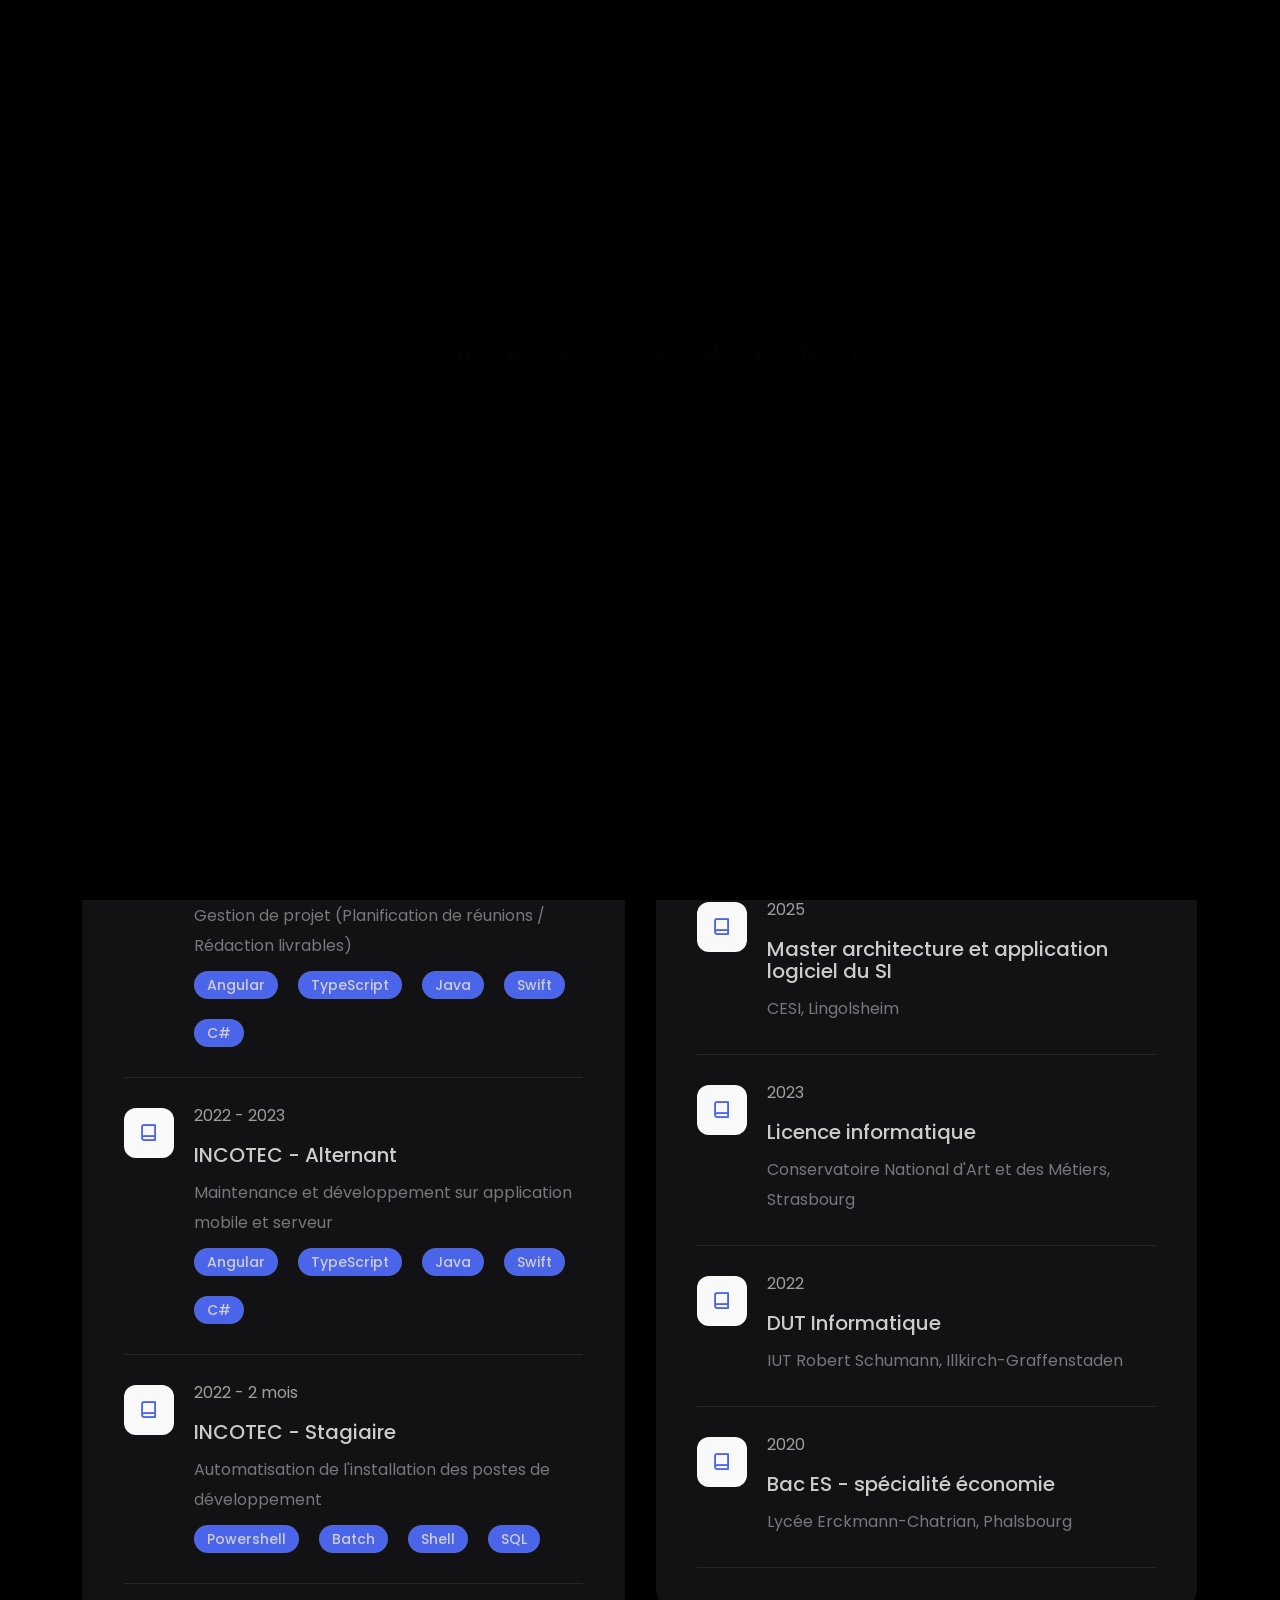
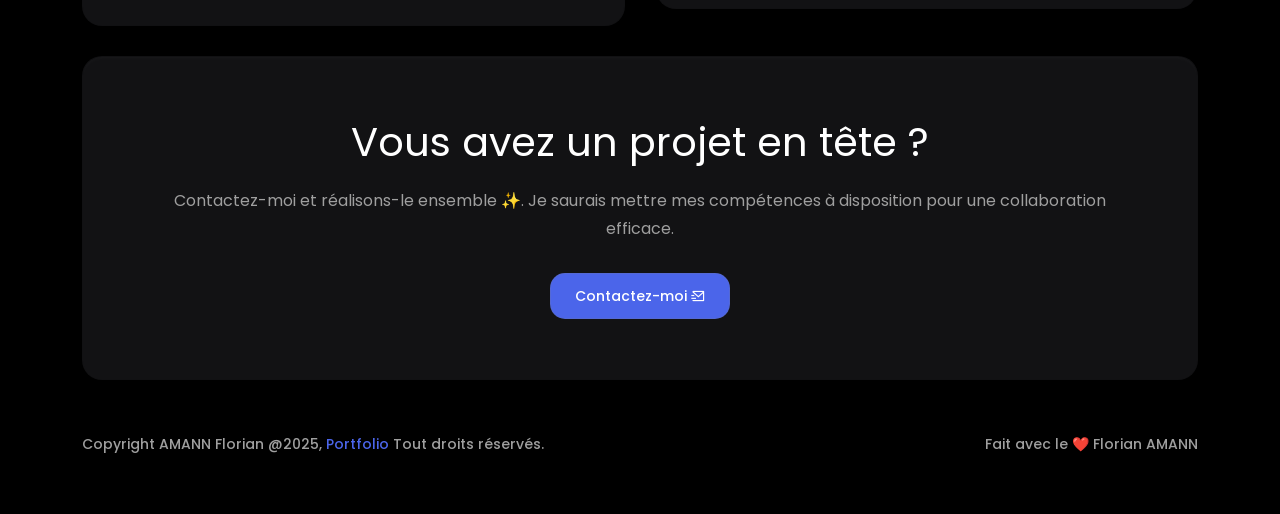
==== commit 1f6fd500: "added copyright update" ====
--- a/about.html
+++ b/about.html
@@ -318,7 +318,7 @@
           <div class="col-lg-6">
             <div class="copyright-text">
               <p>
-                Copyright @2023, <a href="index.html">Portfolio</a> Tous droits réservés.
+                Copyright AMANN Florian @2025, <a href="index.html">Portfolio</a> Tout droits réservés.
               </p>
             </div>
           </div>
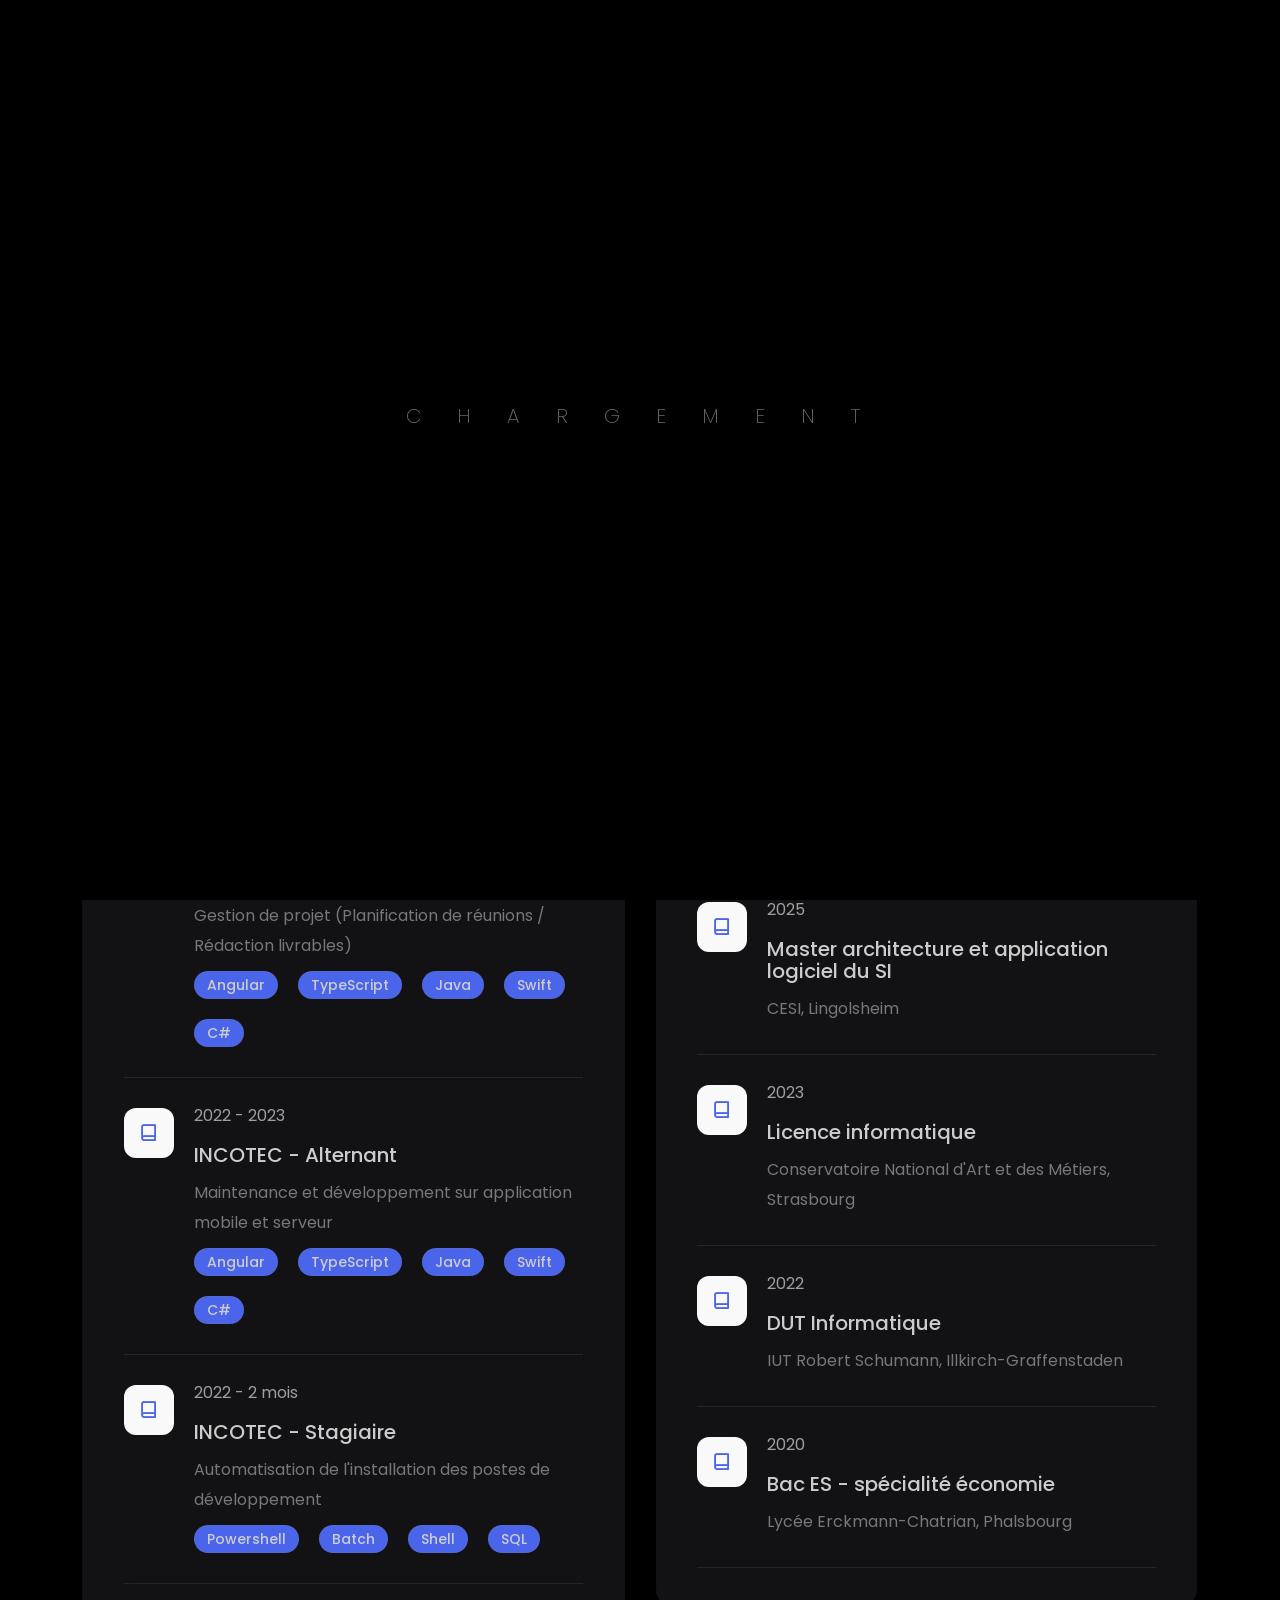
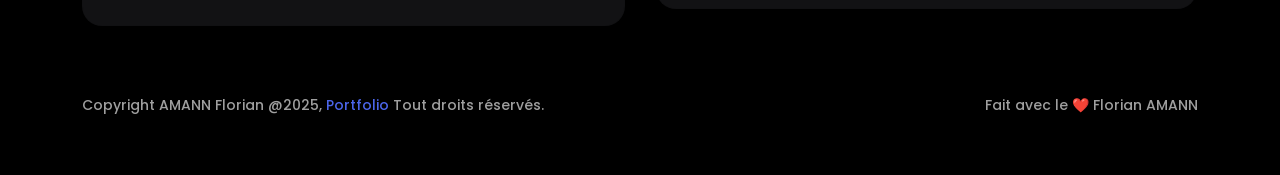
==== commit 0a6c56d4: "improved website" ====
--- a/about.html
+++ b/about.html
@@ -7,7 +7,8 @@
   <meta http-equiv="X-UA-Compatible" content="IE=edge">
   <meta name="viewport" content="width=device-width, initial-scale=1">
   <meta name="description" content="Portfolio - Cliquez ici">
-  <meta name="keywords" content="personal, portfolio new, html, one page, bootstrap, new html template, design, creative, onepage, clean, modern">
+  <meta name="keywords"
+    content="personal, portfolio new, html, one page, bootstrap, new html template, design, creative, onepage, clean, modern">
   <meta name="author" content="Florian AMANN">
   <!-- PAGE TITLE -->
   <title>Florian AMANN - Portfolio</title>
@@ -17,7 +18,9 @@
   <!-- ALL GOOGLE FONTS -->
   <link rel="preconnect" href="https://fonts.googleapis.com">
   <link rel="preconnect" href="https://fonts.gstatic.com" crossorigin>
-  <link href="https://fonts.googleapis.com/css2?family=Poppins:ital,wght@0,100;0,200;0,300;0,400;0,500;0,600;0,700;0,800;0,900;1,100;1,200;1,300;1,400;1,500;1,600;1,700;1,800;1,900&display=swap" rel="stylesheet">
+  <link
+    href="https://fonts.googleapis.com/css2?family=Poppins:ital,wght@0,100;0,200;0,300;0,400;0,500;0,600;0,700;0,800;0,900;1,100;1,200;1,300;1,400;1,500;1,600;1,700;1,800;1,900&display=swap"
+    rel="stylesheet">
   <!-- BOOTSTRAP CSS -->
   <link rel="stylesheet" href="assets/css/bootstrap.min.css" />
   <!-- FONT AWESOME CSS -->
@@ -107,7 +110,8 @@
             <!-- / END NAV DESIGN AREA -->
           </div>
           <div class="menu-btns">
-            <a href="mailto:amann.florian@protonmail.com" class="theme-btn">Contacter<i class="ri-mail-send-line"></i></a>
+            <a href="mailto:amann.florian@protonmail.com" class="theme-btn">Contacter<i
+                class="ri-mail-send-line"></i></a>
           </div>
         </div>
       </div>
@@ -132,9 +136,13 @@
               Je suis Florian AMANN, Ingénieur logiciel.
             </h2>
             <p>Ma passion m'a fait prendre la direction du Fullstack, car j'aime toucher à tout.</p>
-            <p>Je suis passionné par le développement informatique et constamment avide de nouvelles découvertes dans ce domaine en permanante évolution. Ma passion pour le code et ma soif d'apprentissage me poussent à explorer de nouvelles technologies, à résoudre des problèmes complexes et à créer des solutions innovantes. De plus, j'aime beaucoup collaborer pour réaliser les projets qui me tiennent à coeur.</p>
+            <p>Je suis passionné par le développement informatique et constamment avide de nouvelles découvertes dans ce
+              domaine en permanante évolution. Ma passion pour le code et ma soif d'apprentissage me poussent à explorer
+              de nouvelles technologies, à résoudre des problèmes complexes et à créer des solutions innovantes. De
+              plus, j'aime beaucoup collaborer pour réaliser les projets qui me tiennent à coeur.</p>
             <div class="hero-btns">
-              <a href="mailto:amann.florian@protonmail.com" class="theme-btn">Me contacter<i class="ri-mail-send-line"></i></a>
+              <a href="mailto:amann.florian@protonmail.com" class="theme-btn">Me contacter<i
+                  class="ri-mail-send-line"></i></a>
             </div>
           </div>
         </div>
@@ -291,25 +299,6 @@
     </div>
   </section>
   <!-- / END RESUME EXPERIENCE DESIGN AREA -->
-  <!-- START CALL TO ACTION DESIGN AREA -->
-  <section class="call-to-action-area">
-    <div class="container">
-      <div class="row">
-        <!-- START ABOUT TEXT DESIGN AREA -->
-        <div class="col-lg-12">
-          <div class="call-to-action-part wow fadeInUp delay-0-2s text-center">
-            <h2>Vous avez un projet en tête ?</h2>
-            <p>Contactez-moi et réalisons-le ensemble ✨. Je saurais mettre mes compétences à disposition pour une collaboration efficace.</p>
-            <div class="hero-btns">
-              <a href="mailto:amann.florian@protonmail.com" class="theme-btn">Contactez-moi<i class="ri-mail-send-line"></i></a>
-            </div>
-          </div>
-        </div>
-        <!-- / END ABOUT TEXT DESIGN AREA -->
-      </div>
-    </div>
-  </section>
-  <!--  // END CALL TO ACTION DESIGN AREA -->
   <!-- START FOOTER DESIGN AREA -->
   <footer class="main-footer">
     <div class="footer-bottom pt-50 pb-40">
@@ -366,4 +355,4 @@
   <script src="assets/js/script.js"></script>
 </body>
 
-</html>
+</html>
--- a/assets/css/responsive.css
+++ b/assets/css/responsive.css
@@ -348,6 +348,7 @@
 
 .row {
     --bs-gutter-x: 30px;
+    align-content: center;
 }
 
 @media only screen and (min-width: 1200px) {
